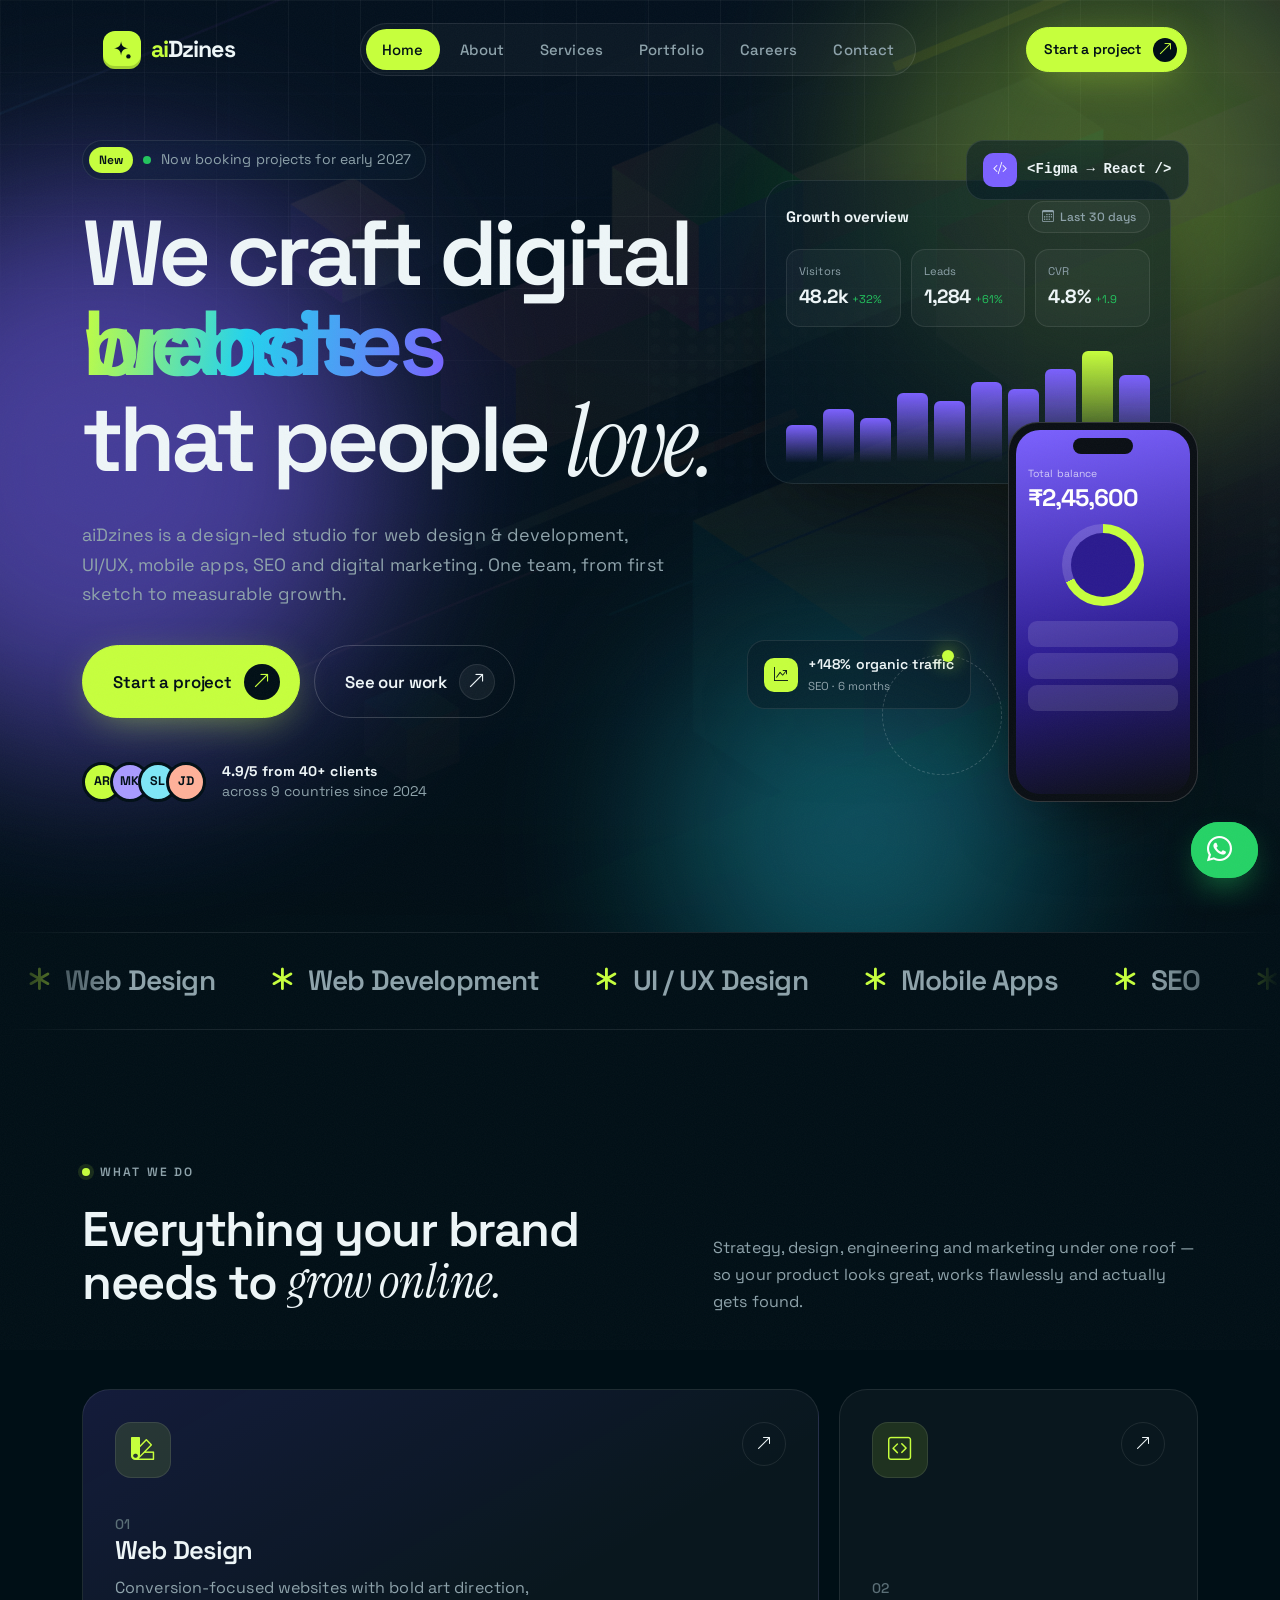
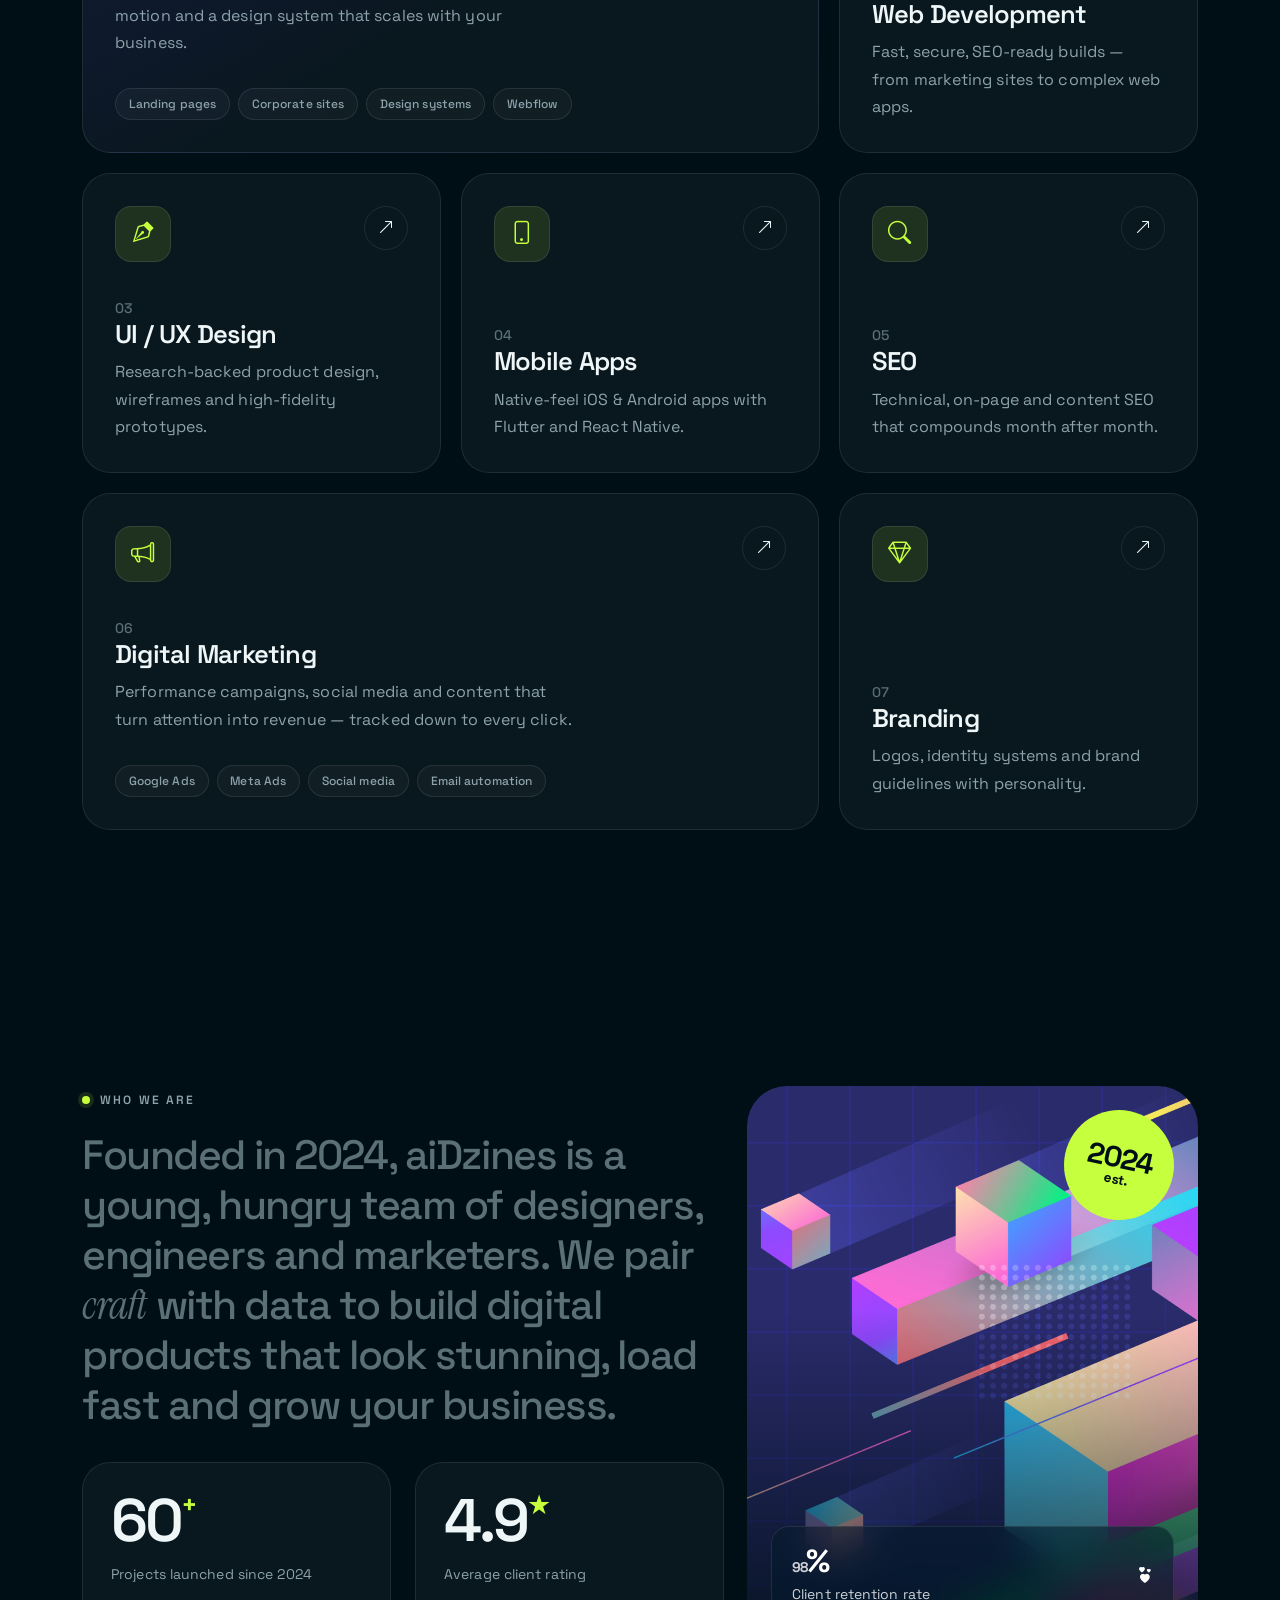
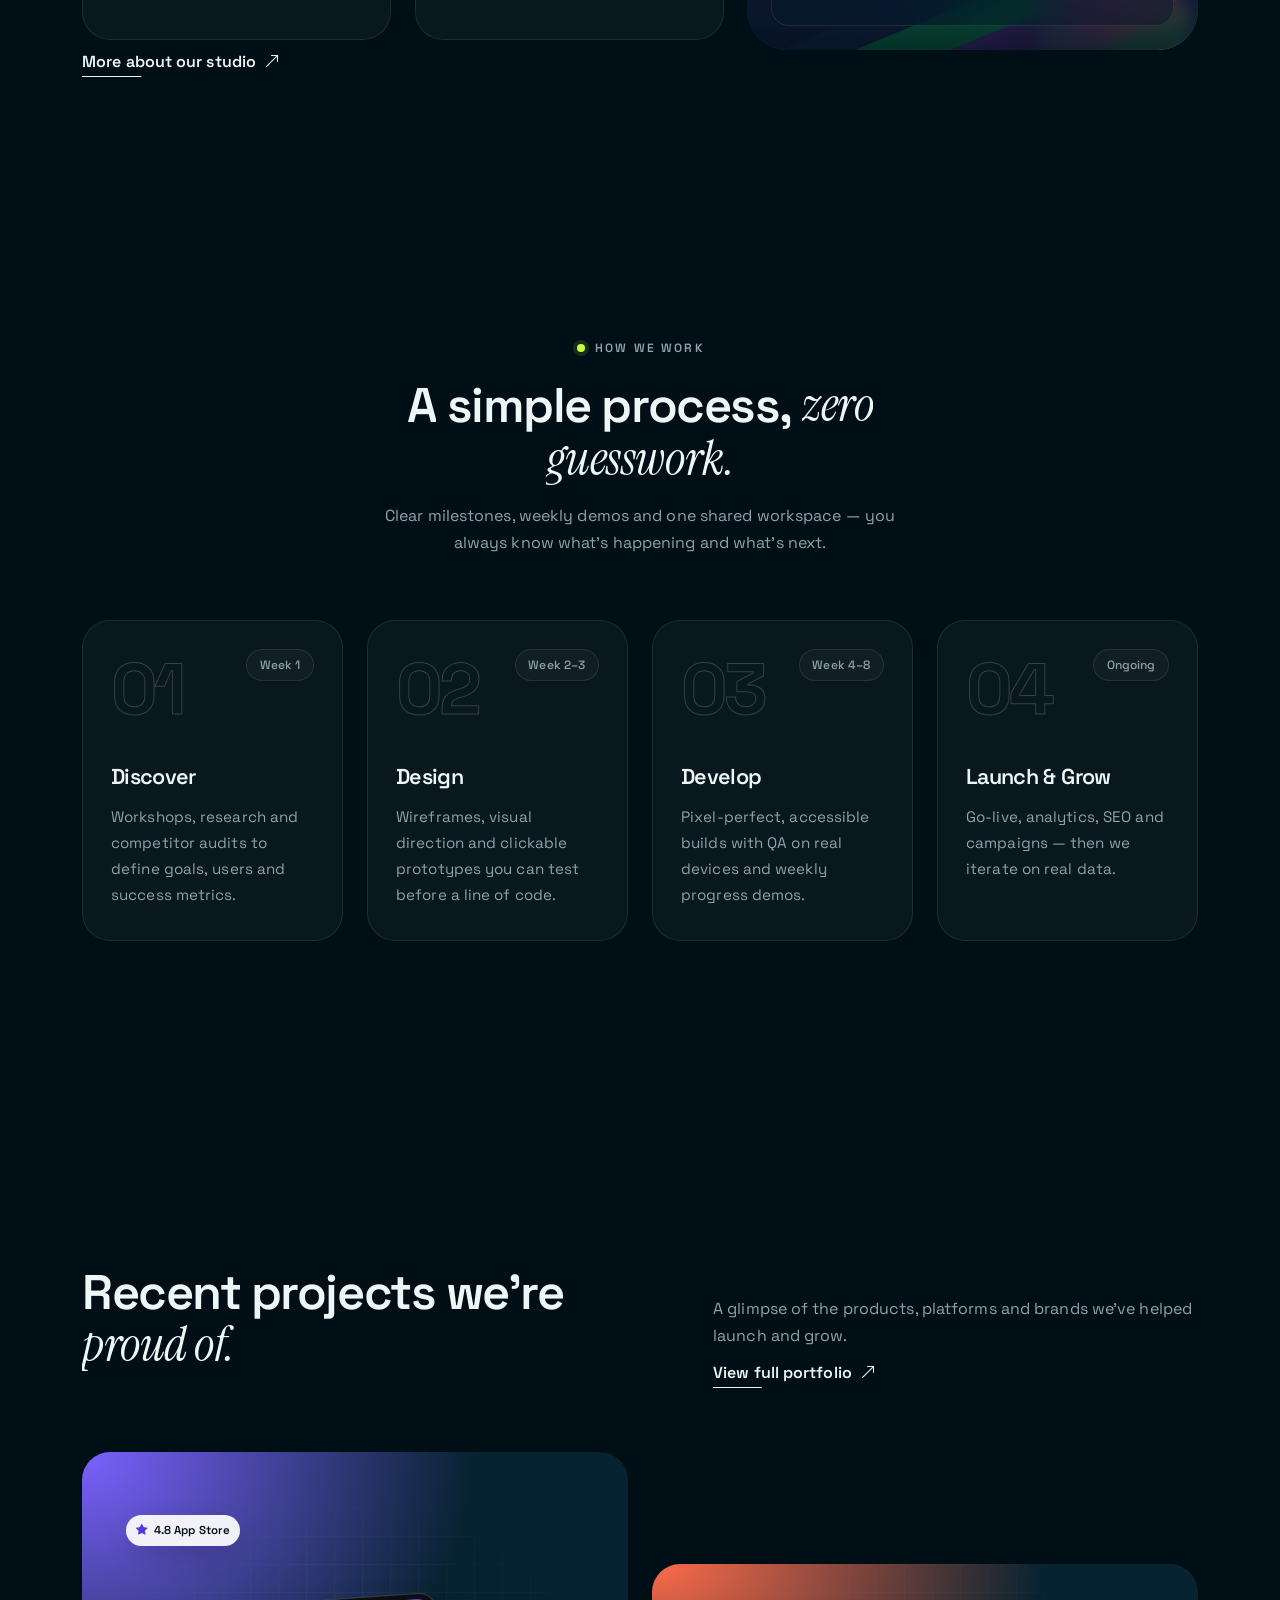
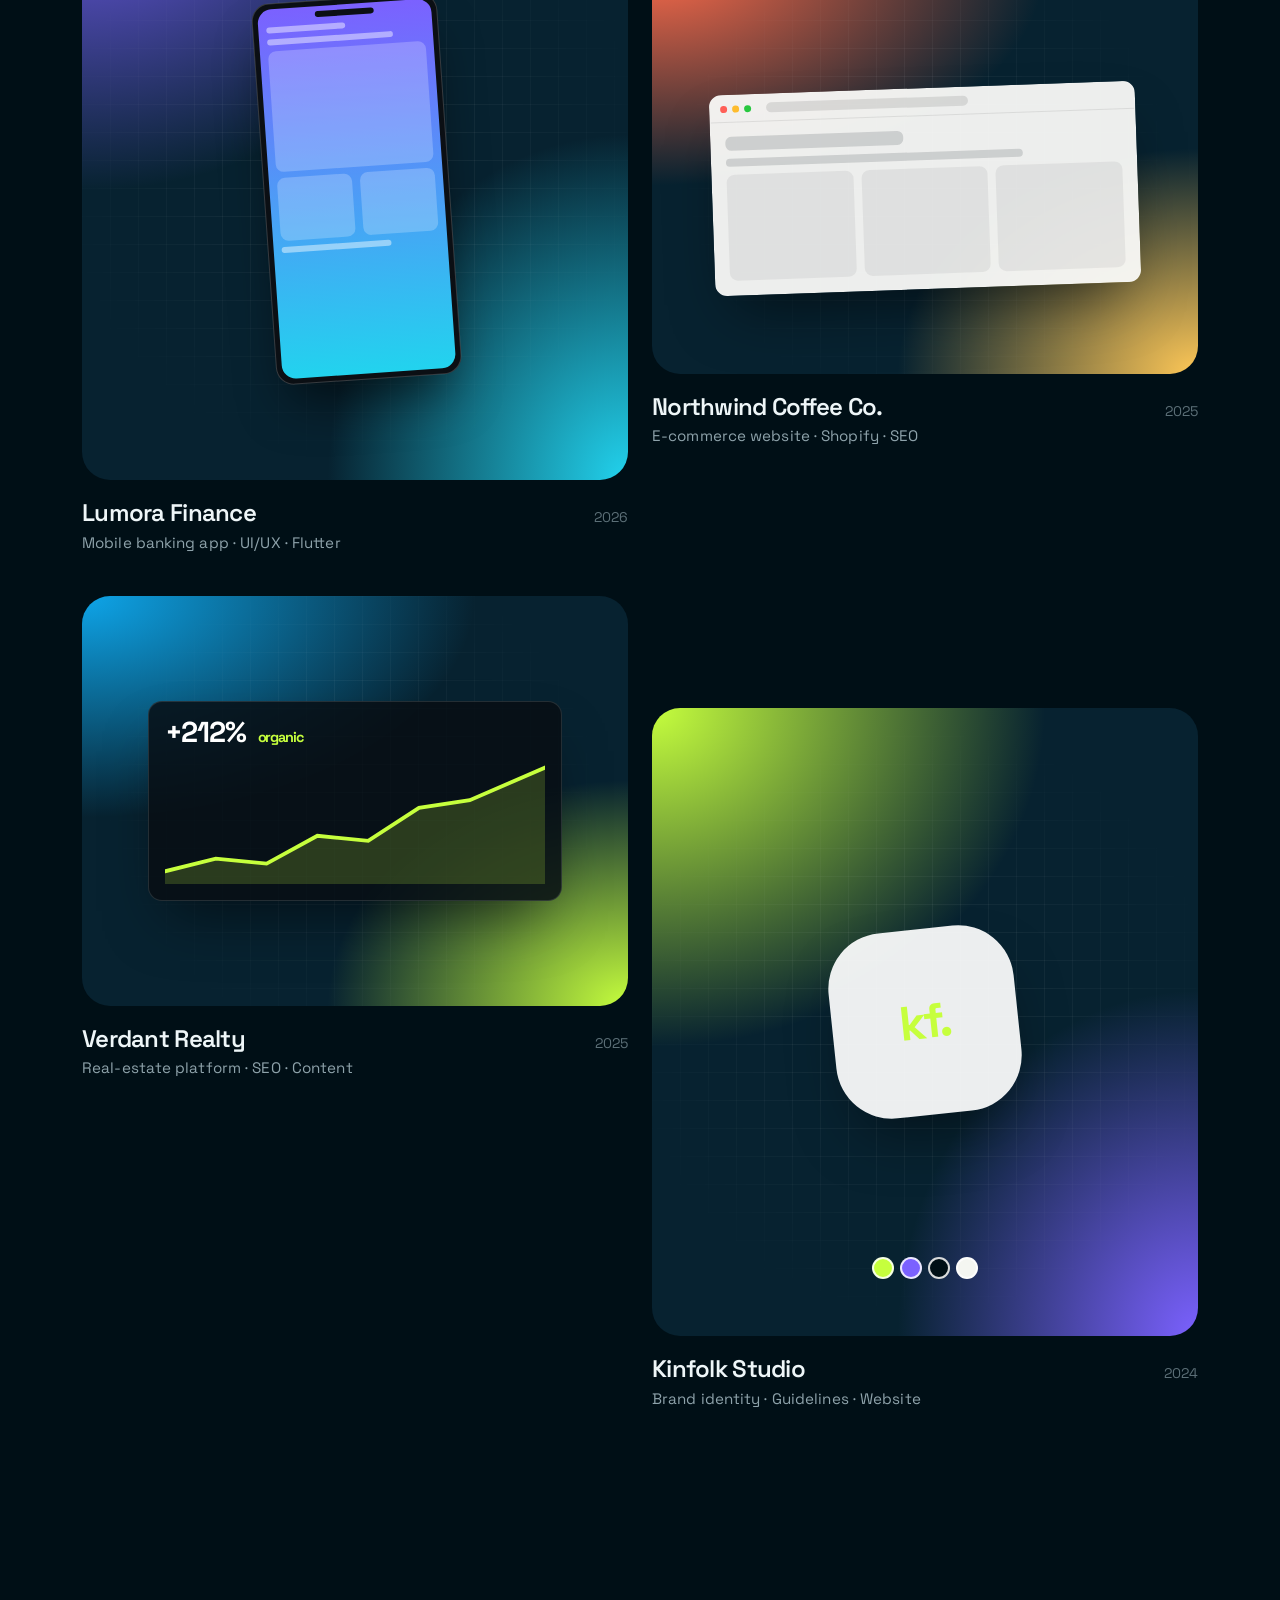
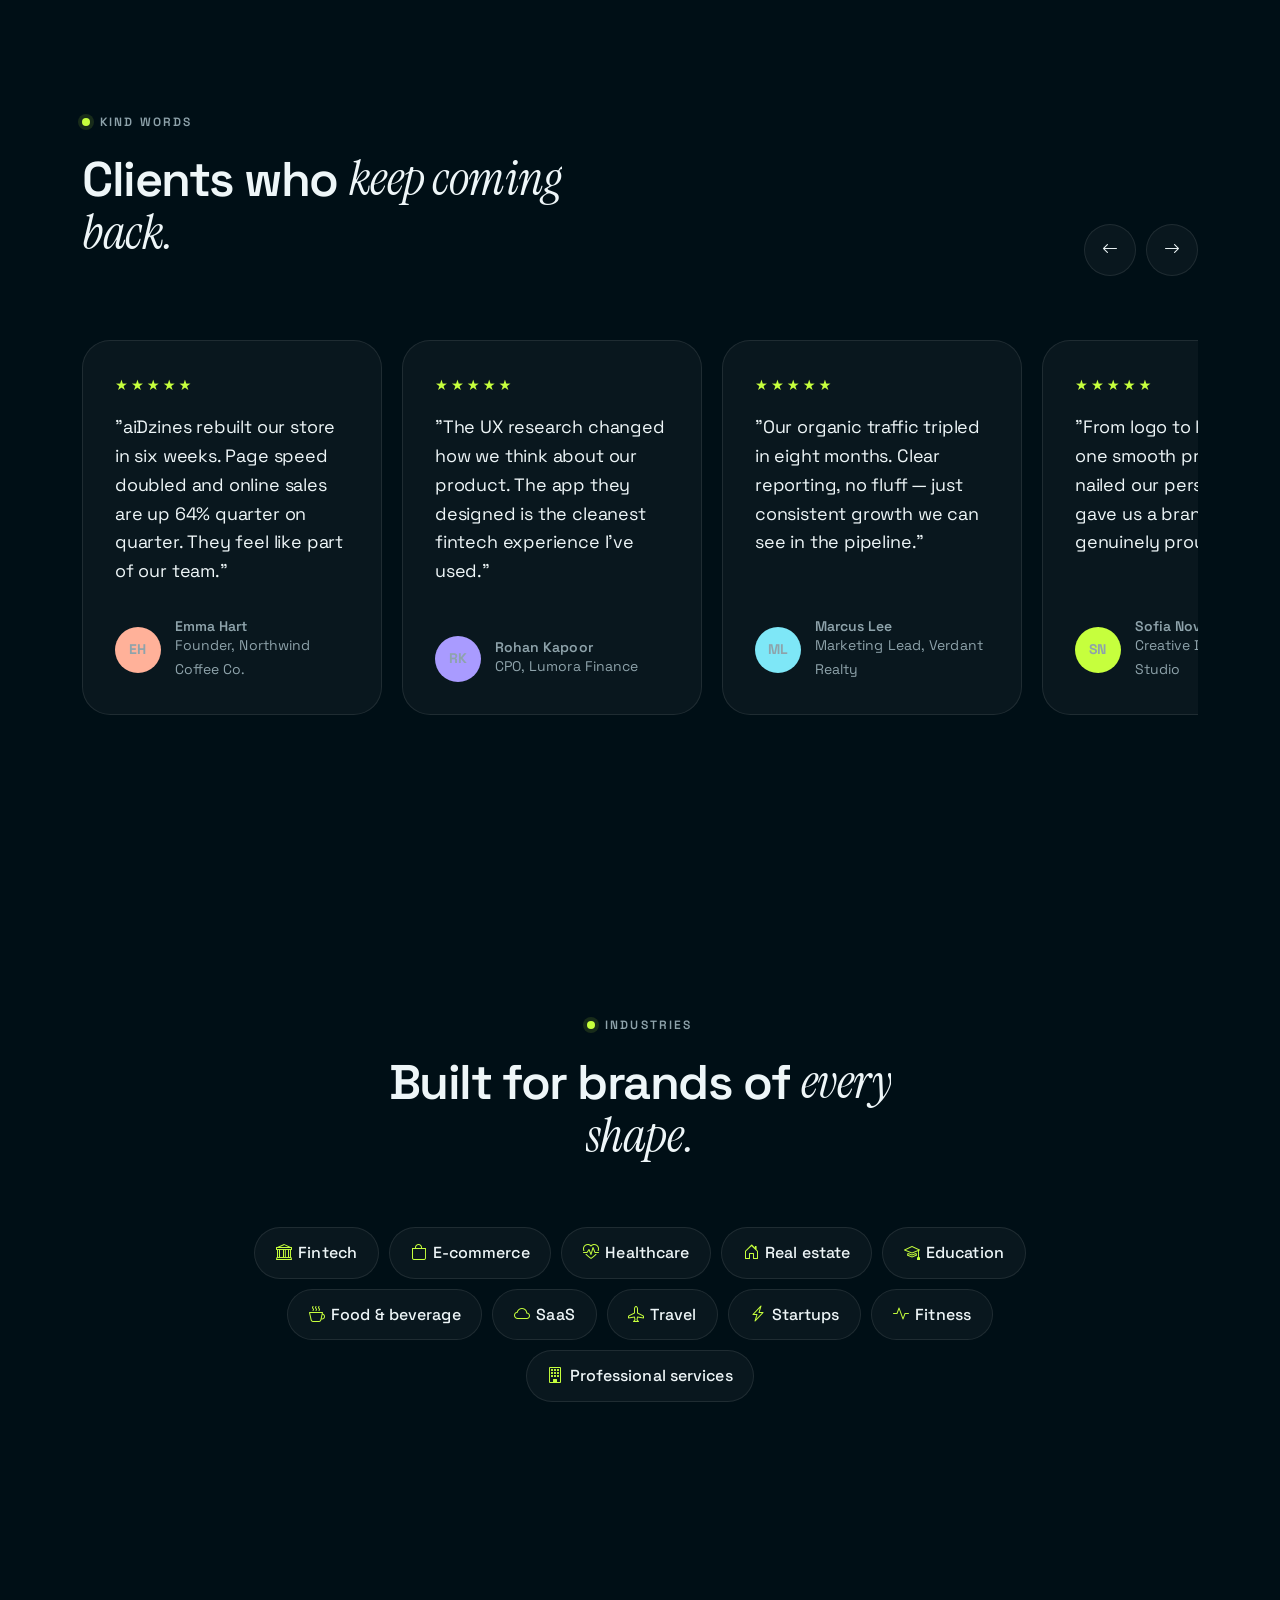
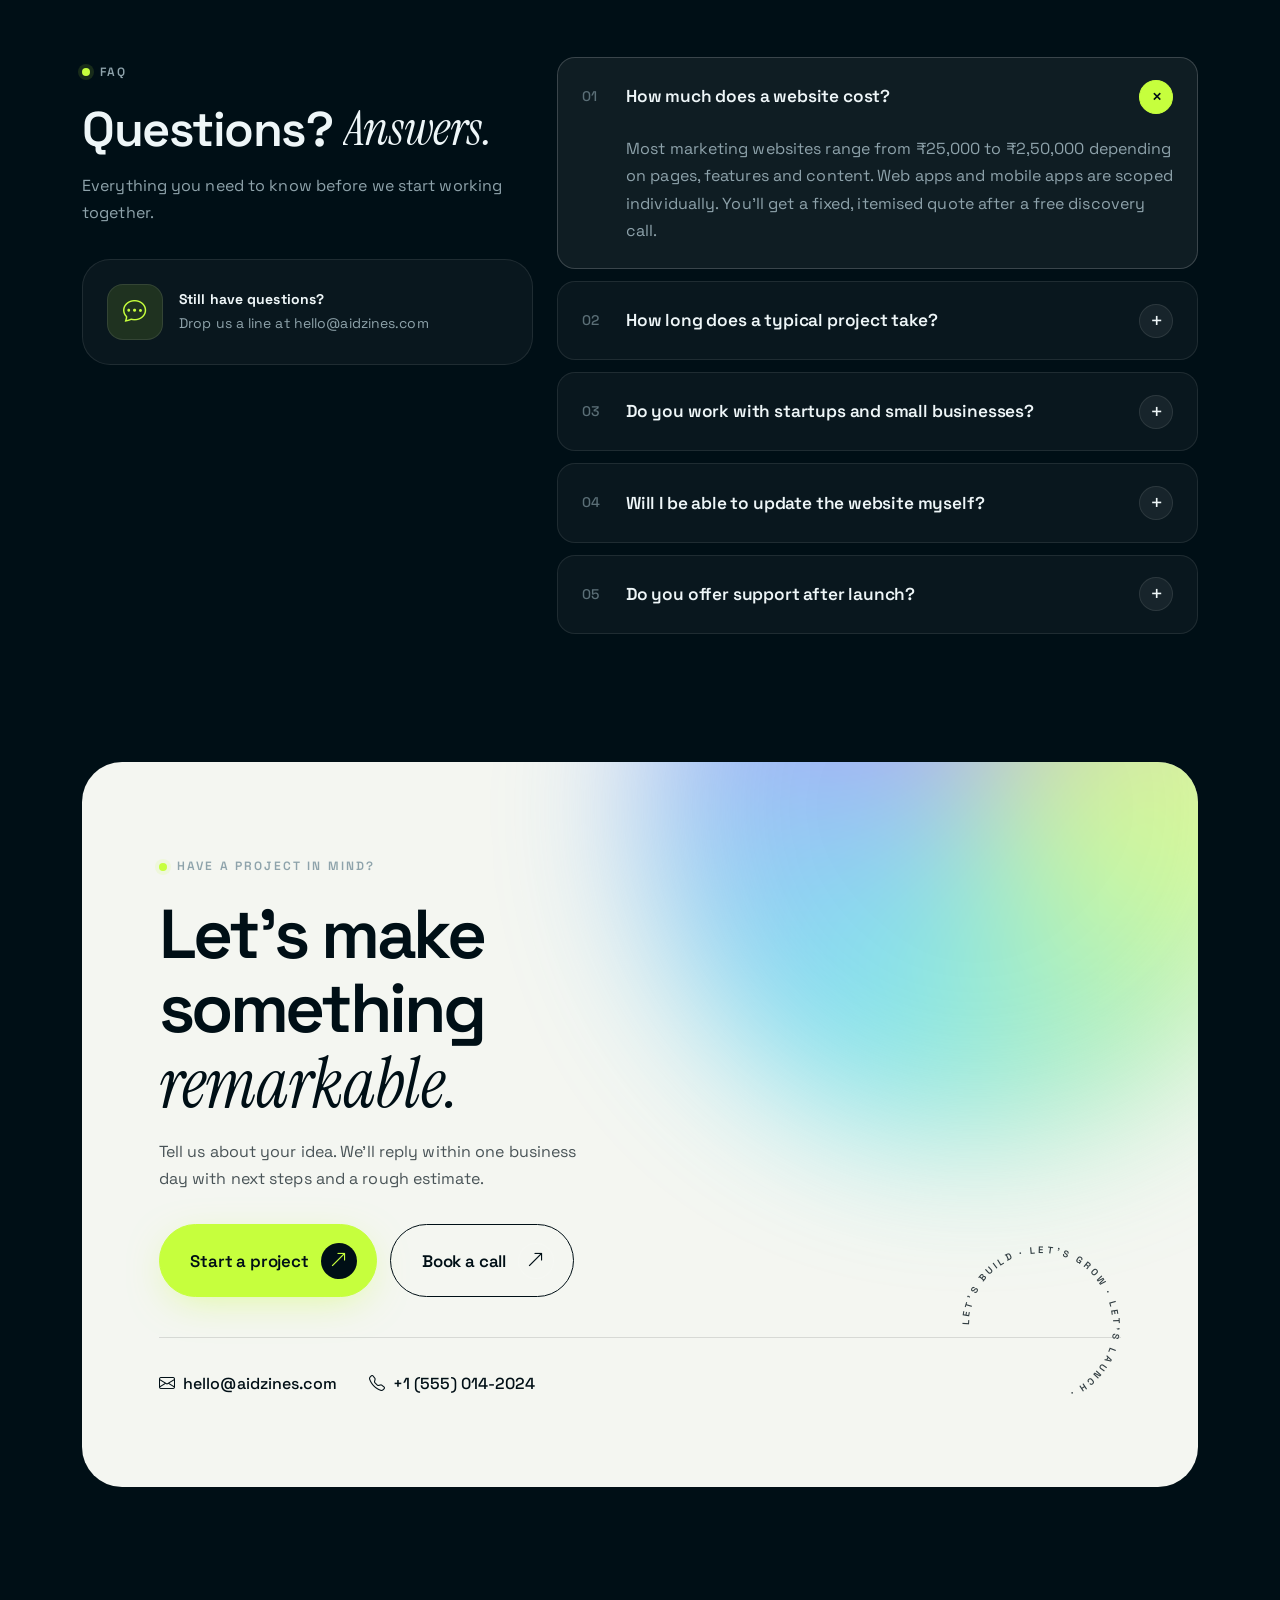
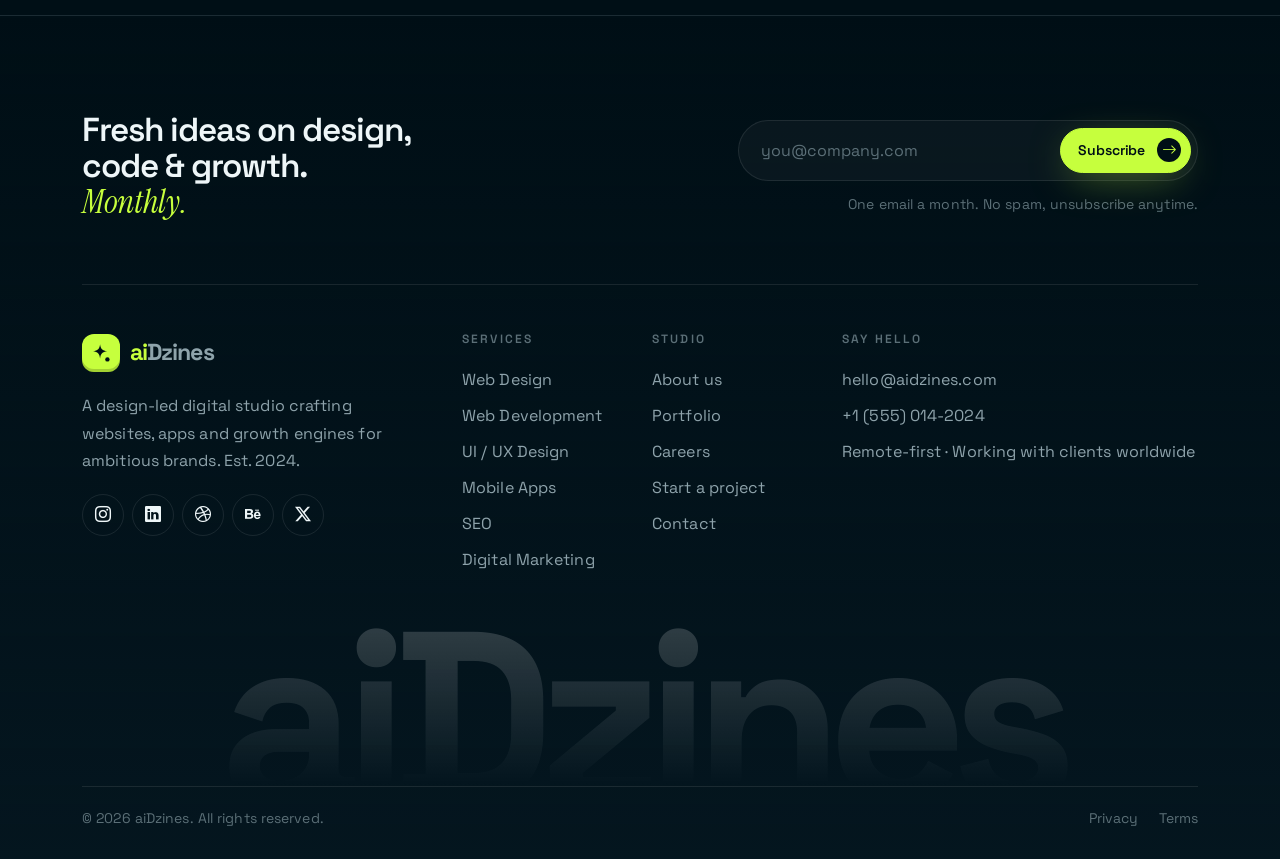
==== index.html @ 219367fc "Initial commit: aiDzines website Co-Authored-By: Claude Opus 5.5 <noreply@anthropic.com>" ====
<!DOCTYPE html>
<html lang="en">

<head>
  <meta charset="utf-8" />
  <meta name="viewport" content="width=device-width, initial-scale=1" />
  <title>aiDzines — Web Design, Development & Digital Growth Studio</title>
  <meta name="description" content="aiDzines is a design-led digital studio offering web design, development, UI/UX, mobile apps, SEO and digital marketing. Established 2024." />
  <meta name="theme-color" content="#000f16" />
  <meta property="og:title" content="aiDzines — Web Design, Development & Digital Growth Studio" />
  <meta property="og:description" content="aiDzines is a design-led digital studio offering web design, development, UI/UX, mobile apps, SEO and digital marketing. Established 2024." />
  <meta property="og:type" content="website" />
  <link rel="icon" href="data:image/svg+xml,%3Csvg%20xmlns%3D%22http%3A%2F%2Fwww.w3.org%2F2000%2Fsvg%22%20viewBox%3D%220%200%2032%2032%22%3E%3Crect%20width%3D%2232%22%20height%3D%2232%22%20rx%3D%229%22%20fill%3D%22%23c6ff3d%22%2F%3E%3Cpath%20fill%3D%22%23000f16%22%20d%3D%22M14.5%205c.9%206.6%203.2%208.9%209.8%209.8-6.6.9-8.9%203.2-9.8%209.8-.9-6.6-3.2-8.9-9.8-9.8%206.6-.9%208.9-3.2%209.8-9.8z%22%2F%3E%3Ccircle%20cx%3D%2225%22%20cy%3D%2225%22%20r%3D%222.8%22%20fill%3D%22%23000f16%22%2F%3E%3C%2Fsvg%3E" />
  <script>
    document.documentElement.classList.add("hasJs");
  </script>
  <link rel="preconnect" href="https://fonts.googleapis.com" />
  <link rel="preconnect" href="https://fonts.gstatic.com" crossorigin />
  <link href="https://fonts.googleapis.com/css2?family=Instrument+Serif:ital@0;1&family=Space+Grotesk:wght@300..700&display=swap" rel="stylesheet" />
  <link href="https://cdn.jsdelivr.net/npm/bootstrap@5.3.3/dist/css/bootstrap.min.css" rel="stylesheet"
    integrity="sha384-QWTKZyjpPEjISv5WaRU9OFeRpok6YctnYmDr5pNlyT2bRjXh0JMhjY6hW+ALEwIH" crossorigin="anonymous" />
  <link href="https://cdn.jsdelivr.net/npm/bootstrap-icons@1.11.3/font/bootstrap-icons.min.css" rel="stylesheet" />
  <link rel="stylesheet" href="assets/styles/styles.css" />
</head>

<body>
  <a class="skipLink" href="#main">Skip to content</a>
  <div class="scrollProgress" aria-hidden="true"></div>
  <div class="pageBackdrop" aria-hidden="true"></div>
  <div class="noiseLayer" aria-hidden="true"></div>
  <div class="cursorGlow" aria-hidden="true"></div>

  <header class="siteHeader">
    <nav class="navbar navbar-expand-lg mainNav" aria-label="Main navigation">
      <div class="container">
        <div class="navShell">
          <a class="navbar-brand brandLogo" href="index.html" aria-label="aiDzines home">
            <span class="brandMark"><svg viewBox="0 0 24 24" aria-hidden="true"><path fill="currentColor" d="M11 2.5c.7 5.2 2.5 7 7.7 7.7-5.2.7-7 2.5-7.7 7.7-.7-5.2-2.5-7-7.7-7.7 5.2-.7 7-2.5 7.7-7.7z"/><circle cx="19" cy="19" r="2.4" fill="currentColor"/></svg></span>
            <span class="brandWord"><b>ai</b>Dzines</span>
          </a>
          <div class="navMobileTools">
            <button class="navbar-toggler" type="button" data-bs-toggle="collapse" data-bs-target="#mainNavMenu"
              aria-controls="mainNavMenu" aria-expanded="false" aria-label="Toggle navigation">
              <span class="togglerLine"></span><span class="togglerLine"></span><span class="togglerLine"></span>
            </button>
          </div>
          <div class="collapse navbar-collapse" id="mainNavMenu">
            <ul class="navbar-nav">
              <li class="nav-item"><a class="nav-link active" aria-current="page" href="index.html">Home</a></li>
              <li class="nav-item"><a class="nav-link" href="about.html">About</a></li>
              <li class="nav-item"><a class="nav-link" href="services.html">Services</a></li>
              <li class="nav-item"><a class="nav-link" href="portfolio.html">Portfolio</a></li>
              <li class="nav-item"><a class="nav-link" href="careers.html">Careers</a></li>
              <li class="nav-item"><a class="nav-link" href="contact.html">Contact</a></li>
            </ul>
            <div class="navActions">
              <a href="enquiry.html" class="btn btnPrimary btnSmall"><span class="btnLabel" data-text="Start a project"><span>Start a project</span></span><span class="btnIcon"><i class="bi bi-arrow-up-right"></i></span></a>
            </div>
          </div>
        </div>
      </div>
    </nav>
  </header>

  <main id="main">
    <!-- ================= HERO ================= -->
    <section class="heroSection">
      <div class="blobField" aria-hidden="true">
        <span class="blob blobLime"></span>
        <span class="blob blobViolet"></span>
        <span class="blob blobCyan"></span>
      </div>
      <div class="container">
        <div class="row">
          <div class="col-lg-7">
            <div class="heroBadge" data-reveal="down">
              <span class="badgeTag">New</span>
              <span class="liveDot"></span>
              Now booking projects for early 2027
            </div>
            <h1 class="heroTitle" data-split>
              We craft digital
              <span class="wordRotator">
                <span class="rotatorWord isActive">websites</span>
                <span class="rotatorWord">apps</span>
                <span class="rotatorWord">brands</span>
                <span class="rotatorWord">growth</span>
              </span>
              <br />that people <span class="serifItalic">love.</span>
            </h1>
            <p class="leadText heroLead" data-reveal="up" data-delay="3">
              aiDzines is a design-led studio for web design &amp; development, UI/UX, mobile apps, SEO and
              digital marketing. One team, from first sketch to measurable growth.
            </p>
            <div class="btnGroupInline" data-reveal="up" data-delay="4">
              <span data-magnetic><a href="enquiry.html" class="btn btnPrimary btnLarge"><span class="btnLabel" data-text="Start a project"><span>Start a project</span></span><span class="btnIcon"><i class="bi bi-arrow-up-right"></i></span></a></span>
              <a href="portfolio.html" class="btn btnGhost btnLarge"><span class="btnLabel" data-text="See our work"><span>See our work</span></span><span class="btnIcon"><i class="bi bi-arrow-up-right"></i></span></a>
            </div>
            <div class="heroProof" data-reveal="up" data-delay="5">
              <div class="avatarStack" aria-hidden="true">
                <span class="avatarBubble" style="--avatarBg:#c6ff3d">AR</span>
                <span class="avatarBubble" style="--avatarBg:#a99bff">MK</span>
                <span class="avatarBubble" style="--avatarBg:#7ee7f7">SL</span>
                <span class="avatarBubble" style="--avatarBg:#ffb199">JD</span>
              </div>
              <p><strong>4.9/5 from 40+ clients</strong><br />across 9 countries since 2024</p>
            </div>
          </div>

          <div class="col-lg-5">
            <div class="heroVisual" data-reveal="scale" data-delay="3" aria-hidden="true">
              <div class="heroLayer heroDashboard" data-depth="0.4">
                <div class="heroCard">
                  <div class="dashHead">
                    <strong>Growth overview</strong>
                    <span class="tagPill"><i class="bi bi-calendar3"></i> Last 30 days</span>
                  </div>
                  <div class="dashKpis">
                    <div><span>Visitors</span><b>48.2k</b><em>+32%</em></div>
                    <div><span>Leads</span><b>1,284</b><em>+61%</em></div>
                    <div><span>CVR</span><b>4.8%</b><em>+1.9</em></div>
                  </div>
                  <div class="dashChart">
                    <i style="--h:34%;--i:0"></i><i style="--h:48%;--i:1"></i><i style="--h:40%;--i:2"></i>
                    <i style="--h:62%;--i:3"></i><i style="--h:55%;--i:4"></i><i style="--h:72%;--i:5"></i>
                    <i style="--h:66%;--i:6"></i><i style="--h:84%;--i:7"></i><i class="isPeak" style="--h:100%;--i:8"></i>
                    <i style="--h:78%;--i:9"></i>
                  </div>
                </div>
              </div>
              <div class="heroLayer heroPhone" data-depth="1">
                <div class="phoneScreen">
                  <small>Total balance</small>
                  <div class="phoneBalance">₹2,45,600</div>
                  <div class="phoneRing"></div>
                  <div class="phoneRow"></div>
                  <div class="phoneRow"></div>
                  <div class="phoneRow"></div>
                </div>
              </div>
              <div class="heroLayer heroChipGrowth" data-depth="1.4">
                <div class="floatInner heroCard heroChip">
                  <span class="chipIcon"><i class="bi bi-graph-up-arrow"></i></span>
                  <span>+148% organic traffic<small>SEO · 6 months</small></span>
                </div>
              </div>
              <div class="heroLayer heroChipCode" data-depth="0.8">
                <div class="floatInner heroCard heroChip">
                  <span class="chipIcon"><i class="bi bi-code-slash"></i></span>
                  <span>&lt;Figma → React /&gt;</span>
                </div>
              </div>
              <div class="heroLayer heroOrbit" data-depth="0.6"></div>
            </div>
          </div>
        </div>
        <div class="heroScrollHint" data-reveal="fade" data-delay="6">
          <span class="mouseIcon"></span> Scroll to explore
        </div>
      </div>
    </section>

    <!-- ================= MARQUEE ================= -->
    <div class="marqueeBand" aria-label="Our capabilities">
      <div class="marqueeTrack" style="--marqueeSpeed:45s">
        <span class="marqueeItem"><i class="bi bi-asterisk"></i>Web Design</span>
        <span class="marqueeItem"><i class="bi bi-asterisk"></i>Web Development</span>
        <span class="marqueeItem"><i class="bi bi-asterisk"></i>UI / UX Design</span>
        <span class="marqueeItem"><i class="bi bi-asterisk"></i>Mobile Apps</span>
        <span class="marqueeItem"><i class="bi bi-asterisk"></i>SEO</span>
        <span class="marqueeItem"><i class="bi bi-asterisk"></i>Digital Marketing</span>
        <span class="marqueeItem"><i class="bi bi-asterisk"></i>Branding</span>
        <span class="marqueeItem"><i class="bi bi-asterisk"></i>E-commerce</span>
        <span class="marqueeItem" aria-hidden="true"><i class="bi bi-asterisk"></i>Web Design</span>
        <span class="marqueeItem" aria-hidden="true"><i class="bi bi-asterisk"></i>Web Development</span>
        <span class="marqueeItem" aria-hidden="true"><i class="bi bi-asterisk"></i>UI / UX Design</span>
        <span class="marqueeItem" aria-hidden="true"><i class="bi bi-asterisk"></i>Mobile Apps</span>
        <span class="marqueeItem" aria-hidden="true"><i class="bi bi-asterisk"></i>SEO</span>
        <span class="marqueeItem" aria-hidden="true"><i class="bi bi-asterisk"></i>Digital Marketing</span>
        <span class="marqueeItem" aria-hidden="true"><i class="bi bi-asterisk"></i>Branding</span>
        <span class="marqueeItem" aria-hidden="true"><i class="bi bi-asterisk"></i>E-commerce</span>
      </div>
    </div>

    <!-- ================= SERVICES ================= -->
    <section class="servicesPreview" id="services">
      <div class="container">
        <div class="sectionHead isSplit">
          <div>
            <span class="eyebrow" data-reveal="up">What we do</span>
            <h2 data-split>Everything your brand needs to <span class="serifItalic">grow online.</span></h2>
          </div>
          <p data-reveal="up" data-delay="2">Strategy, design, engineering and marketing under one roof — so your
            product looks great, works flawlessly and actually gets found.</p>
        </div>

        <div class="bentoGrid">
          <a href="services.html#webDesign" class="bentoCard isWide isFeatured" data-reveal="up" data-spotlight>
            <div class="bentoTop">
              <span class="iconTile"><i class="bi bi-palette2"></i></span>
              <span class="bentoArrow"><i class="bi bi-arrow-up-right"></i></span>
            </div>
            <div>
              <span class="bentoIndex">01</span>
              <h3>Web Design</h3>
              <p>Conversion-focused websites with bold art direction, motion and a design system that scales with your
                business.</p>
            </div>
            <div class="bentoPreview">
              <span class="tagPill">Landing pages</span><span class="tagPill">Corporate sites</span>
              <span class="tagPill">Design systems</span><span class="tagPill">Webflow</span>
            </div>
          </a>
          <a href="services.html#webDevelopment" class="bentoCard" data-reveal="up" data-delay="1" data-spotlight>
            <div class="bentoTop">
              <span class="iconTile"><i class="bi bi-code-square"></i></span>
              <span class="bentoArrow"><i class="bi bi-arrow-up-right"></i></span>
            </div>
            <div>
              <span class="bentoIndex">02</span>
              <h3>Web Development</h3>
              <p>Fast, secure, SEO-ready builds — from marketing sites to complex web apps.</p>
            </div>
          </a>
          <a href="services.html#uiUx" class="bentoCard" data-reveal="up" data-spotlight>
            <div class="bentoTop">
              <span class="iconTile"><i class="bi bi-vector-pen"></i></span>
              <span class="bentoArrow"><i class="bi bi-arrow-up-right"></i></span>
            </div>
            <div>
              <span class="bentoIndex">03</span>
              <h3>UI / UX Design</h3>
              <p>Research-backed product design, wireframes and high-fidelity prototypes.</p>
            </div>
          </a>
          <a href="services.html#mobileApps" class="bentoCard" data-reveal="up" data-delay="1" data-spotlight>
            <div class="bentoTop">
              <span class="iconTile"><i class="bi bi-phone"></i></span>
              <span class="bentoArrow"><i class="bi bi-arrow-up-right"></i></span>
            </div>
            <div>
              <span class="bentoIndex">04</span>
              <h3>Mobile Apps</h3>
              <p>Native-feel iOS &amp; Android apps with Flutter and React Native.</p>
            </div>
          </a>
          <a href="services.html#seo" class="bentoCard" data-reveal="up" data-delay="2" data-spotlight>
            <div class="bentoTop">
              <span class="iconTile"><i class="bi bi-search"></i></span>
              <span class="bentoArrow"><i class="bi bi-arrow-up-right"></i></span>
            </div>
            <div>
              <span class="bentoIndex">05</span>
              <h3>SEO</h3>
              <p>Technical, on-page and content SEO that compounds month after month.</p>
            </div>
          </a>
          <a href="services.html#digitalMarketing" class="bentoCard isWide" data-reveal="up" data-spotlight>
            <div class="bentoTop">
              <span class="iconTile"><i class="bi bi-megaphone"></i></span>
              <span class="bentoArrow"><i class="bi bi-arrow-up-right"></i></span>
            </div>
            <div>
              <span class="bentoIndex">06</span>
              <h3>Digital Marketing</h3>
              <p>Performance campaigns, social media and content that turn attention into revenue — tracked down to
                every click.</p>
            </div>
            <div class="bentoPreview">
              <span class="tagPill">Google Ads</span><span class="tagPill">Meta Ads</span>
              <span class="tagPill">Social media</span><span class="tagPill">Email automation</span>
            </div>
          </a>
          <a href="services.html#branding" class="bentoCard" data-reveal="up" data-delay="1" data-spotlight>
            <div class="bentoTop">
              <span class="iconTile"><i class="bi bi-gem"></i></span>
              <span class="bentoArrow"><i class="bi bi-arrow-up-right"></i></span>
            </div>
            <div>
              <span class="bentoIndex">07</span>
              <h3>Branding</h3>
              <p>Logos, identity systems and brand guidelines with personality.</p>
            </div>
          </a>
        </div>
      </div>
    </section>

    <!-- ================= ABOUT ================= -->
    <section class="aboutSplit">
      <div class="container">
        <div class="row">
          <div class="col-lg-7">
            <span class="eyebrow" data-reveal="up">Who we are</span>
            <p class="aboutStatement">
              Founded in 2024, aiDzines is a young, hungry team of designers, engineers and marketers. We pair
              <span class="serifItalic">craft</span> with data to build digital products that look stunning, load
              fast and grow your business.
            </p>
            <div class="row">
              <div class="col-6 col-md-6" data-reveal="up">
                <div class="statCard">
                  <div class="statValue"><span data-count="60">60</span><sup>+</sup></div>
                  <p>Projects launched since 2024</p>
                </div>
              </div>
              <div class="col-6 col-md-6" data-reveal="up" data-delay="1">
                <div class="statCard">
                  <div class="statValue"><span data-count="4.9">4.9</span><sup>★</sup></div>
                  <p>Average client rating</p>
                </div>
              </div>
            </div>
            <div class="aboutLinkRow" data-reveal="up" data-delay="2">
              <a href="about.html" class="arrowLink">More about our studio <i class="bi bi-arrow-up-right"></i></a>
            </div>
          </div>
          <div class="col-lg-5">
            <div class="aboutVisual" data-reveal="right" data-tilt>
              <div class="aboutSticker"><b>2024</b>est.</div>
              <div class="aboutBadge">
                <div><strong><span data-count="98">98</span>%</strong><br /><span>Client retention rate</span></div>
                <i class="bi bi-hearts" aria-hidden="true"></i>
              </div>
            </div>
          </div>
        </div>
      </div>
    </section>

    <!-- ================= PROCESS ================= -->
    <section class="processSection">
      <div class="container">
        <div class="sectionHead isCentered">
          <span class="eyebrow" data-reveal="up">How we work</span>
          <h2 data-split>A simple process, <span class="serifItalic">zero guesswork.</span></h2>
          <p data-reveal="up" data-delay="2">Clear milestones, weekly demos and one shared workspace — you always know
            what's happening and what's next.</p>
        </div>
        <div class="row processGrid">
          <div class="col-md-6 col-lg-3 processCol" data-reveal="up">
            <div class="processStep">
              <span class="tagPill stepDuration">Week 1</span>
              <div class="stepNumber">01</div>
              <h4>Discover</h4>
              <p>Workshops, research and competitor audits to define goals, users and success metrics.</p>
            </div>
          </div>
          <div class="col-md-6 col-lg-3 processCol" data-reveal="up" data-delay="1">
            <div class="processStep">
              <span class="tagPill stepDuration">Week 2–3</span>
              <div class="stepNumber">02</div>
              <h4>Design</h4>
              <p>Wireframes, visual direction and clickable prototypes you can test before a line of code.</p>
            </div>
          </div>
          <div class="col-md-6 col-lg-3 processCol" data-reveal="up" data-delay="2">
            <div class="processStep">
              <span class="tagPill stepDuration">Week 4–8</span>
              <div class="stepNumber">03</div>
              <h4>Develop</h4>
              <p>Pixel-perfect, accessible builds with QA on real devices and weekly progress demos.</p>
            </div>
          </div>
          <div class="col-md-6 col-lg-3 processCol" data-reveal="up" data-delay="3">
            <div class="processStep">
              <span class="tagPill stepDuration">Ongoing</span>
              <div class="stepNumber">04</div>
              <h4>Launch &amp; Grow</h4>
              <p>Go-live, analytics, SEO and campaigns — then we iterate on real data.</p>
            </div>
          </div>
        </div>
      </div>
    </section>

    <!-- ================= WORK ================= -->
    <section class="workSection">
      <div class="container">
        <div class="sectionHead isSplit">
          <div>
            <span class="eyebrow" data-reveal="up">Selected work</span>
            <h2 data-split>Recent projects we're <span class="serifItalic">proud of.</span></h2>
          </div>
          <div data-reveal="up" data-delay="2">
            <p>A glimpse of the products, platforms and brands we've helped launch and grow.</p>
            <a href="portfolio.html" class="arrowLink">View full portfolio <i class="bi bi-arrow-up-right"></i></a>
          </div>
        </div>

        <div class="row">
          <div class="col-md-6">
            <a href="portfolio.html" class="workCard" data-reveal="up">
              <div class="projectVisual isTall" style="--c1:#7b61ff;--c2:#22d3ee">
                <span class="mockBadge"><i class="bi bi-star-fill"></i> 4.8 App Store</span>
                <div class="mockPhone isSolo">
                  <div class="mockScreen">
                    <span class="mockLine" style="--w:50%"></span>
                    <span class="mockLine isThick" style="--w:80%"></span>
                    <span class="mockBlock" style="--ratio:1.3"></span>
                    <div class="mockRow" style="--cols:2"><span class="mockBlock"></span><span class="mockBlock"></span></div>
                    <span class="mockLine" style="--w:70%"></span>
                  </div>
                </div>
                <span class="workHoverCta">View case</span>
              </div>
              <div class="workMeta">
                <div>
                  <h3>Lumora Finance</h3>
                  <p>Mobile banking app · UI/UX · Flutter</p>
                </div>
                <span class="workYear">2026</span>
              </div>
            </a>
          </div>
          <div class="col-md-6">
            <a href="portfolio.html" class="workCard isOffset" data-reveal="up" data-delay="2">
              <div class="projectVisual" style="--c1:#ff6b4a;--c2:#ffc857">
                <div class="mockBrowser isLight">
                  <div class="mockBar"><i></i><i></i><i></i><span class="mockUrl"></span></div>
                  <div class="mockBody">
                    <span class="mockLine isAccent" style="--w:45%"></span>
                    <span class="mockLine" style="--w:75%"></span>
                    <div class="mockRow"><span class="mockBlock isFilled"></span><span class="mockBlock"></span><span class="mockBlock"></span></div>
                  </div>
                </div>
                <span class="workHoverCta">View case</span>
              </div>
              <div class="workMeta">
                <div>
                  <h3>Northwind Coffee Co.</h3>
                  <p>E-commerce website · Shopify · SEO</p>
                </div>
                <span class="workYear">2025</span>
              </div>
            </a>
          </div>
          <div class="col-md-6">
            <a href="portfolio.html" class="workCard" data-reveal="up">
              <div class="projectVisual" style="--c1:#0ea5e9;--c2:#c6ff3d">
                <div class="mockGraph">
                  <div class="mockKpi">+212% <small>organic</small></div>
                  <svg viewBox="0 0 300 100" aria-hidden="true">
                    <path class="graphArea" d="M0 90 L40 80 L80 84 L120 62 L160 66 L200 40 L240 34 L300 8 L300 100 L0 100Z" />
                    <path class="graphLine" d="M0 90 L40 80 L80 84 L120 62 L160 66 L200 40 L240 34 L300 8" />
                  </svg>
                </div>
                <span class="workHoverCta">View case</span>
              </div>
              <div class="workMeta">
                <div>
                  <h3>Verdant Realty</h3>
                  <p>Real-estate platform · SEO · Content</p>
                </div>
                <span class="workYear">2025</span>
              </div>
            </a>
          </div>
          <div class="col-md-6">
            <a href="portfolio.html" class="workCard isOffset" data-reveal="up" data-delay="2">
              <div class="projectVisual isTall" style="--c1:#c6ff3d;--c2:#7b61ff">
                <div class="mockBrandMark">kf.</div>
                <div class="mockSwatches"><i style="--sw:#c6ff3d"></i><i style="--sw:#7b61ff"></i><i style="--sw:#000f16"></i><i style="--sw:#f4f6f1"></i></div>
                <span class="workHoverCta">View case</span>
              </div>
              <div class="workMeta">
                <div>
                  <h3>Kinfolk Studio</h3>
                  <p>Brand identity · Guidelines · Website</p>
                </div>
                <span class="workYear">2024</span>
              </div>
            </a>
          </div>
        </div>
      </div>
    </section>

    <!-- ================= TESTIMONIALS ================= -->
    <section class="testimonialSection" data-slider>
      <div class="container">
        <div class="sectionHead isSplit">
          <div>
            <span class="eyebrow" data-reveal="up">Kind words</span>
            <h2 data-split>Clients who <span class="serifItalic">keep coming back.</span></h2>
          </div>
          <div class="sliderControls" data-reveal="up" data-delay="2">
            <button type="button" data-slide="prev" aria-label="Previous testimonial"><i class="bi bi-arrow-left"></i></button>
            <button type="button" data-slide="next" aria-label="Next testimonial"><i class="bi bi-arrow-right"></i></button>
          </div>
        </div>
        <div class="testimonialTrack" data-reveal="up">
          <figure class="testimonialCard">
            <div>
              <div class="ratingStars" aria-label="5 out of 5 stars">★★★★★</div>
              <blockquote>"aiDzines rebuilt our store in six weeks. Page speed doubled and online sales are up 64% quarter
                on quarter. They feel like part of our team."</blockquote>
            </div>
            <figcaption class="personChip">
              <span class="avatarBubble" style="--avatarBg:#ffb199">EH</span>
              <span><strong>Emma Hart</strong><span>Founder, Northwind Coffee Co.</span></span>
            </figcaption>
          </figure>
          <figure class="testimonialCard">
            <div>
              <div class="ratingStars" aria-label="5 out of 5 stars">★★★★★</div>
              <blockquote>"The UX research changed how we think about our product. The app they designed is the
                cleanest fintech experience I've used."</blockquote>
            </div>
            <figcaption class="personChip">
              <span class="avatarBubble" style="--avatarBg:#a99bff">RK</span>
              <span><strong>Rohan Kapoor</strong><span>CPO, Lumora Finance</span></span>
            </figcaption>
          </figure>
          <figure class="testimonialCard">
            <div>
              <div class="ratingStars" aria-label="5 out of 5 stars">★★★★★</div>
              <blockquote>"Our organic traffic tripled in eight months. Clear reporting, no fluff — just consistent
                growth we can see in the pipeline."</blockquote>
            </div>
            <figcaption class="personChip">
              <span class="avatarBubble" style="--avatarBg:#7ee7f7">ML</span>
              <span><strong>Marcus Lee</strong><span>Marketing Lead, Verdant Realty</span></span>
            </figcaption>
          </figure>
          <figure class="testimonialCard">
            <div>
              <div class="ratingStars" aria-label="5 out of 5 stars">★★★★★</div>
              <blockquote>"From logo to launch in one smooth process. They nailed our personality and gave us a brand
                we're genuinely proud of."</blockquote>
            </div>
            <figcaption class="personChip">
              <span class="avatarBubble" style="--avatarBg:#c6ff3d">SN</span>
              <span><strong>Sofia Novak</strong><span>Creative Director, Kinfolk Studio</span></span>
            </figcaption>
          </figure>
          <figure class="testimonialCard">
            <div>
              <div class="ratingStars" aria-label="5 out of 5 stars">★★★★★</div>
              <blockquote>"Responsive, transparent and fast. Weekly demos meant zero surprises at launch — rare for an
                agency."</blockquote>
            </div>
            <figcaption class="personChip">
              <span class="avatarBubble" style="--avatarBg:#ffd36e">DA</span>
              <span><strong>Daniel Adeyemi</strong><span>CEO, Orbit Analytics</span></span>
            </figcaption>
          </figure>
        </div>
      </div>
    </section>

    <!-- ================= INDUSTRIES ================= -->
    <section class="industrySection">
      <div class="container">
        <div class="sectionHead isCentered">
          <span class="eyebrow" data-reveal="up">Industries</span>
          <h2 data-split>Built for brands of <span class="serifItalic">every shape.</span></h2>
        </div>
        <div class="industryCloud" data-reveal="up">
          <span class="tagPill"><i class="bi bi-bank"></i> Fintech</span>
          <span class="tagPill"><i class="bi bi-bag"></i> E-commerce</span>
          <span class="tagPill"><i class="bi bi-heart-pulse"></i> Healthcare</span>
          <span class="tagPill"><i class="bi bi-house-door"></i> Real estate</span>
          <span class="tagPill"><i class="bi bi-mortarboard"></i> Education</span>
          <span class="tagPill"><i class="bi bi-cup-hot"></i> Food &amp; beverage</span>
          <span class="tagPill"><i class="bi bi-cloud"></i> SaaS</span>
          <span class="tagPill"><i class="bi bi-airplane"></i> Travel</span>
          <span class="tagPill"><i class="bi bi-lightning-charge"></i> Startups</span>
          <span class="tagPill"><i class="bi bi-activity"></i> Fitness</span>
          <span class="tagPill"><i class="bi bi-building"></i> Professional services</span>
        </div>
      </div>
    </section>

    <!-- ================= FAQ ================= -->
    <section class="faqSection">
      <div class="container">
        <div class="row">
          <div class="col-lg-5">
            <div class="faqAside">
              <span class="eyebrow" data-reveal="up">FAQ</span>
              <h2 data-split>Questions? <span class="serifItalic">Answers.</span></h2>
              <p data-reveal="up" data-delay="2">Everything you need to know before we start working together.</p>
              <div class="faqHelp" data-reveal="up" data-delay="3">
                <span class="iconTile"><i class="bi bi-chat-dots"></i></span>
                <p><strong>Still have questions?</strong>Drop us a line at <a href="mailto:hello@aidzines.com">hello@aidzines.com</a></p>
              </div>
            </div>
          </div>
          <div class="col-lg-7">
            <div class="accordion faqAccordion" id="homeFaq" data-reveal="up">
              <div class="accordion-item">
                <h3 class="accordion-header">
                  <button class="accordion-button" type="button" data-bs-toggle="collapse" data-bs-target="#faqOne" aria-expanded="true" aria-controls="faqOne">
                    <span class="faqIndex">01</span> How much does a website cost?
                  </button>
                </h3>
                <div id="faqOne" class="accordion-collapse collapse show" data-bs-parent="#homeFaq">
                  <div class="accordion-body">
                    <p>Most marketing websites range from ₹25,000 to ₹2,50,000 depending on pages, features and content. Web apps
                      and mobile apps are scoped individually. You'll get a fixed, itemised quote after a free discovery
                      call.</p>
                  </div>
                </div>
              </div>
              <div class="accordion-item">
                <h3 class="accordion-header">
                  <button class="accordion-button collapsed" type="button" data-bs-toggle="collapse" data-bs-target="#faqTwo" aria-expanded="false" aria-controls="faqTwo">
                    <span class="faqIndex">02</span> How long does a typical project take?
                  </button>
                </h3>
                <div id="faqTwo" class="accordion-collapse collapse" data-bs-parent="#homeFaq">
                  <div class="accordion-body">
                    <p>A landing page takes 1–2 weeks, a full website 4–8 weeks and a mobile app MVP 8–14 weeks. We share
                      a detailed timeline with milestones before kickoff.</p>
                  </div>
                </div>
              </div>
              <div class="accordion-item">
                <h3 class="accordion-header">
                  <button class="accordion-button collapsed" type="button" data-bs-toggle="collapse" data-bs-target="#faqThree" aria-expanded="false" aria-controls="faqThree">
                    <span class="faqIndex">03</span> Do you work with startups and small businesses?
                  </button>
                </h3>
                <div id="faqThree" class="accordion-collapse collapse" data-bs-parent="#homeFaq">
                  <div class="accordion-body">
                    <p>Absolutely — we were a startup ourselves in 2024. We offer lean MVP packages and phased roadmaps
                      so you can launch quickly and scale as you grow.</p>
                  </div>
                </div>
              </div>
              <div class="accordion-item">
                <h3 class="accordion-header">
                  <button class="accordion-button collapsed" type="button" data-bs-toggle="collapse" data-bs-target="#faqFour" aria-expanded="false" aria-controls="faqFour">
                    <span class="faqIndex">04</span> Will I be able to update the website myself?
                  </button>
                </h3>
                <div id="faqFour" class="accordion-collapse collapse" data-bs-parent="#homeFaq">
                  <div class="accordion-body">
                    <p>Yes. We build on easy-to-use CMS platforms (WordPress, Webflow, Shopify or a headless CMS) and
                      include a recorded walkthrough plus documentation at handover.</p>
                  </div>
                </div>
              </div>
              <div class="accordion-item">
                <h3 class="accordion-header">
                  <button class="accordion-button collapsed" type="button" data-bs-toggle="collapse" data-bs-target="#faqFive" aria-expanded="false" aria-controls="faqFive">
                    <span class="faqIndex">05</span> Do you offer support after launch?
                  </button>
                </h3>
                <div id="faqFive" class="accordion-collapse collapse" data-bs-parent="#homeFaq">
                  <div class="accordion-body">
                    <p>Every project includes 30 days of free support. After that, flexible care plans cover updates,
                      security, backups, performance monitoring and ongoing SEO.</p>
                  </div>
                </div>
              </div>
            </div>
          </div>
        </div>
      </div>
    </section>


    <section class="ctaBand">
      <div class="container">
        <div class="ctaPanel" data-reveal="scale">
          <div class="ctaOrb" aria-hidden="true"></div>
          <svg class="ctaRing" viewBox="0 0 200 200" aria-hidden="true">
            <defs><path id="ctaCircle" d="M100,100 m-80,0 a80,80 0 1,1 160,0 a80,80 0 1,1 -160,0" /></defs>
            <text><textPath href="#ctaCircle">Let's build · Let's grow · Let's launch · </textPath></text>
          </svg>
          <span class="eyebrow">Have a project in mind?</span>
          <h2>Let's make something <span class="serifItalic">remarkable.</span></h2>
          <p>Tell us about your idea. We'll reply within one business day with next steps and a rough estimate.</p>
          <div class="btnGroupInline">
            <span data-magnetic><a href="enquiry.html" class="btn btnPrimary btnLarge"><span class="btnLabel" data-text="Start a project"><span>Start a project</span></span><span class="btnIcon"><i class="bi bi-arrow-up-right"></i></span></a></span>
            <a href="contact.html" class="btn btnGhost btnLarge"><span class="btnLabel" data-text="Book a call"><span>Book a call</span></span><span class="btnIcon"><i class="bi bi-arrow-up-right"></i></span></a>
          </div>
          <div class="ctaContacts">
            <a href="mailto:hello@aidzines.com"><i class="bi bi-envelope"></i> hello@aidzines.com</a>
            <a href="tel:+15550142024"><i class="bi bi-telephone"></i> +1 (555) 014-2024</a>
          </div>
        </div>
      </div>
    </section>


  </main>

  <footer class="siteFooter">
    <div class="container">
      <div class="footerTop">
        <div class="row">
          <div class="col-lg-6">
            <h3>Fresh ideas on design, code &amp; growth. <span class="serifItalic accentText">Monthly.</span></h3>
          </div>
          <div class="col-lg-6">
            <form class="footerNewsletter" novalidate>
              <label for="newsletterEmail" class="srOnly">Email address</label>
              <input id="newsletterEmail" type="email" placeholder="you@company.com" autocomplete="email" />
              <button type="submit" class="btn btnPrimary btnSmall"><span class="btnLabel" data-text="Subscribe"><span>Subscribe</span></span><span class="btnIcon"><i class="bi bi-arrow-right"></i></span></button>
            </form>
            <p class="footerNote">One email a month. No spam, unsubscribe anytime.</p>
          </div>
        </div>
      </div>

      <div class="footerLinks">
        <div class="row">
          <div class="col-lg-4 col-md-6 footerAbout">
            <a class="brandLogo" href="index.html" aria-label="aiDzines home">
              <span class="brandMark"><svg viewBox="0 0 24 24" aria-hidden="true"><path fill="currentColor" d="M11 2.5c.7 5.2 2.5 7 7.7 7.7-5.2.7-7 2.5-7.7 7.7-.7-5.2-2.5-7-7.7-7.7 5.2-.7 7-2.5 7.7-7.7z"/><circle cx="19" cy="19" r="2.4" fill="currentColor"/></svg></span>
              <span class="brandWord"><b>ai</b>Dzines</span>
            </a>
            <p>A design-led digital studio crafting websites, apps and growth engines for ambitious brands. Est. 2024.</p>
            <div class="socialList">
              <a href="#" aria-label="Instagram"><i class="bi bi-instagram"></i></a>
              <a href="#" aria-label="LinkedIn"><i class="bi bi-linkedin"></i></a>
              <a href="#" aria-label="Dribbble"><i class="bi bi-dribbble"></i></a>
              <a href="#" aria-label="Behance"><i class="bi bi-behance"></i></a>
              <a href="#" aria-label="X (Twitter)"><i class="bi bi-twitter-x"></i></a>
            </div>
          </div>
          <div class="col-lg-2 col-md-6 col-6">
            <h6>Services</h6>
            <ul>
              <li><a href="services.html#webDesign">Web Design</a></li>
              <li><a href="services.html#webDevelopment">Web Development</a></li>
              <li><a href="services.html#uiUx">UI / UX Design</a></li>
              <li><a href="services.html#mobileApps">Mobile Apps</a></li>
              <li><a href="services.html#seo">SEO</a></li>
              <li><a href="services.html#digitalMarketing">Digital Marketing</a></li>
            </ul>
          </div>
          <div class="col-lg-2 col-md-6 col-6">
            <h6>Studio</h6>
            <ul>
              <li><a href="about.html">About us</a></li>
              <li><a href="portfolio.html">Portfolio</a></li>
              <li><a href="careers.html">Careers</a></li>
              <li><a href="enquiry.html">Start a project</a></li>
              <li><a href="contact.html">Contact</a></li>
            </ul>
          </div>
          <div class="col-lg-4 col-md-6">
            <h6>Say hello</h6>
            <ul>
              <li><a href="mailto:hello@aidzines.com">hello@aidzines.com</a></li>
              <li><a href="tel:+15550142024">+1 (555) 014-2024</a></li>
              <li><span class="footerPlain">Remote-first · Working with clients worldwide</span></li>
            </ul>
          </div>
        </div>
      </div>
    </div>

    <div class="footerWordmark" aria-hidden="true">aiDzines</div>

    <div class="container">
      <div class="footerBottom">
        <p>&copy; <span data-year>2026</span> aiDzines. All rights reserved.</p>
        <div class="footerLegal">
          <a href="#">Privacy</a>
          <a href="#">Terms</a>
        </div>
      </div>
    </div>
  </footer>

  <a class="whatsappFab" href="https://wa.me/15550142024?text=Hi%20aiDzines%2C%20I%27d%20like%20to%20discuss%20a%20project." target="_blank" rel="noopener" aria-label="Chat with us on WhatsApp">
    <i class="bi bi-whatsapp"></i><span class="fabLabel">Chat with us</span>
  </a>
  <button class="backToTop" type="button" aria-label="Back to top"><i class="bi bi-arrow-up"></i></button>

  <script src="https://cdn.jsdelivr.net/npm/bootstrap@5.3.3/dist/js/bootstrap.bundle.min.js"
    integrity="sha384-YvpcrYf0tY3lHB60NNkmXc5s9fDVZLESaAA55NDzOxhy9GkcIdslK1eN7N6jIeHz"
    crossorigin="anonymous"></script>
  <script src="assets/js/main.js"></script>
</body>

</html>
---- assets/styles/styles.css ----
@charset "UTF-8";
:root {
  color-scheme: dark;
  --bg: #000f16;
  --bgSoft: #04161f;
  --bgRaised: #072230;
  --surface: rgba(255, 255, 255, 0.035);
  --surfaceHover: rgba(255, 255, 255, 0.06);
  --surfaceSolid: #061b25;
  --glass: rgba(6, 27, 37, 0.55);
  --headerBg: rgba(3, 20, 28, 0.92);
  --border: rgba(255, 255, 255, 0.09);
  --borderStrong: rgba(255, 255, 255, 0.18);
  --text: #eef6f8;
  --textMuted: #8ea3ab;
  --textFaint: #5b6f77;
  --accent: #c6ff3d;
  --accentInk: #000f16;
  --accentText: #c6ff3d;
  --accentSoft: rgba(198, 255, 61, 0.12);
  --secondary: #7b61ff;
  --secondarySoft: rgba(123, 97, 255, 0.16);
  --tertiary: #22d3ee;
  --gradientText: linear-gradient(100deg, #c6ff3d 0%, #22d3ee 45%, #7b61ff 100%);
  --gradientBorder: linear-gradient(140deg, rgba(198, 255, 61, 0.6), rgba(123, 97, 255, 0.15) 40%, rgba(34, 211, 238, 0.5));
  --gridLine: rgba(255, 255, 255, 0.045);
  --blobOpacity: 0.55;
  --shadow: 0 30px 80px -30px rgba(0, 0, 0, 0.7);
  --shadowSoft: 0 12px 40px -18px rgba(0, 0, 0, 0.6);
  --heroImageOpacity: 0.08;
  --invertBg: #f4f6f1;
  --invertText: #000f16;
}

*,
*::before,
*::after {
  box-sizing: border-box;
}

html {
  scroll-behavior: smooth;
  scroll-padding-top: 100px;
  -webkit-text-size-adjust: 100%;
}

body {
  margin: 0;
  font-family: "Space Grotesk", system-ui, -apple-system, "Segoe UI", sans-serif;
  font-size: 1rem;
  font-weight: 400;
  line-height: 1.7;
  letter-spacing: 0.1px;
  color: var(--text);
  background-color: var(--bg);
  position: relative;
  overflow-x: hidden;
  -webkit-font-smoothing: antialiased;
  -moz-osx-font-smoothing: grayscale;
  text-rendering: optimizeLegibility;
}

::selection {
  background: var(--accent);
  color: var(--accentInk);
}

img,
svg {
  max-width: 100%;
  display: block;
}

a {
  color: inherit;
  text-decoration: none;
  transition: color 0.25s ease;
}
a:hover {
  color: var(--accentText);
}

:focus-visible {
  outline: 2px solid var(--accentText);
  outline-offset: 3px;
}

ul {
  padding: 0;
  margin: 0;
  list-style: none;
}

section {
  position: relative;
  padding: clamp(4.5rem, 10vw, 8.5rem) 0;
}

main {
  position: relative;
  z-index: 1;
}

@media (min-width: 1400px) {
  .container {
    max-width: 1280px;
  }
}

.skipLink {
  position: fixed;
  top: -60px;
  left: 16px;
  z-index: 2000;
  padding: 10px 18px;
  border-radius: 999px;
  background: var(--accent);
  color: var(--accentInk);
  font-weight: 600;
  transition: top 0.25s ease;
}
.skipLink:focus {
  top: 16px;
  color: var(--accentInk);
}

.pageBackdrop {
  position: fixed;
  inset: 0;
  z-index: 0;
  pointer-events: none;
  background-image: linear-gradient(var(--gridLine) 1px, transparent 1px), linear-gradient(90deg, var(--gridLine) 1px, transparent 1px);
  background-size: 72px 72px;
  mask-image: radial-gradient(ellipse 80% 60% at 50% 0%, #000 40%, transparent 100%);
  -webkit-mask-image: radial-gradient(ellipse 80% 60% at 50% 0%, #000 40%, transparent 100%);
}

.noiseLayer {
  position: fixed;
  inset: -50%;
  z-index: 999;
  pointer-events: none;
  opacity: 0.035;
  background-image: url("data:image/svg+xml,%3Csvg xmlns='http://www.w3.org/2000/svg' width='160' height='160'%3E%3Cfilter id='n'%3E%3CfeTurbulence type='fractalNoise' baseFrequency='0.9' numOctaves='3' stitchTiles='stitch'/%3E%3C/filter%3E%3Crect width='100%25' height='100%25' filter='url(%23n)'/%3E%3C/svg%3E");
}

.scrollProgress {
  position: fixed;
  top: 0;
  left: 0;
  height: 3px;
  width: 100%;
  z-index: 1100;
  transform-origin: left;
  transform: scaleX(var(--progress, 0));
  background: var(--gradientText);
}

.cursorGlow {
  position: fixed;
  top: 0;
  left: 0;
  width: 420px;
  height: 420px;
  margin: -210px 0 0 -210px;
  border-radius: 50%;
  pointer-events: none;
  z-index: 0;
  background: radial-gradient(circle, var(--accentSoft) 0%, transparent 65%);
  opacity: 0;
  transition: opacity 0.4s ease;
  will-change: transform;
}
.cursorGlow.isActive {
  opacity: 1;
}
@media (hover: none) {
  .cursorGlow {
    display: none;
  }
}

.backToTop {
  position: fixed;
  right: 22px;
  bottom: 92px;
  z-index: 900;
  width: 52px;
  height: 52px;
  border-radius: 50%;
  border: 1px solid var(--border);
  background: var(--glass);
  border: 1px solid var(--border);
  backdrop-filter: blur(18px) saturate(140%);
  -webkit-backdrop-filter: blur(18px) saturate(140%);
  display: flex;
  align-items: center;
  justify-content: center;
  color: var(--text);
  font-size: 1.2rem;
  opacity: 0;
  transform: translateY(20px) scale(0.9);
  pointer-events: none;
  transition: opacity 0.45s cubic-bezier(0.16, 1, 0.3, 1), transform 0.45s cubic-bezier(0.16, 1, 0.3, 1), background 0.25s ease;
}
.backToTop.isVisible {
  opacity: 1;
  transform: none;
  pointer-events: auto;
}
.backToTop:hover {
  background: var(--accent);
  color: var(--accentInk);
}

.srOnly {
  position: absolute !important;
  width: 1px !important;
  height: 1px !important;
  padding: 0 !important;
  margin: -1px !important;
  overflow: hidden !important;
  clip: rect(0, 0, 0, 0) !important;
  white-space: nowrap !important;
  border: 0 !important;
}

.whatsappFab {
  position: fixed;
  right: 22px;
  bottom: 22px;
  z-index: 900;
  height: 56px;
  min-width: 56px;
  padding: 0 16px;
  border-radius: 999px;
  display: flex;
  align-items: center;
  justify-content: center;
  gap: 10px;
  background: #25d366;
  color: #fff;
  font-weight: 600;
  font-size: 0.875rem;
  box-shadow: 0 14px 34px -10px rgba(37, 211, 102, 0.65);
  transition: transform 0.45s cubic-bezier(0.16, 1, 0.3, 1), box-shadow 0.45s ease;
}
.whatsappFab .bi {
  font-size: 1.55rem;
  line-height: 1;
}
.whatsappFab::before {
  content: "";
  position: absolute;
  inset: 0;
  border-radius: inherit;
  border: 2px solid #25d366;
  animation: fabPulse 2.4s ease-out infinite;
  pointer-events: none;
}
.whatsappFab .fabLabel {
  max-width: 0;
  overflow: hidden;
  white-space: nowrap;
  transition: max-width 0.45s cubic-bezier(0.16, 1, 0.3, 1);
}
.whatsappFab:hover {
  color: #fff;
  transform: translateY(-3px);
  box-shadow: 0 18px 40px -10px rgba(37, 211, 102, 0.8);
}
.whatsappFab:hover .fabLabel {
  max-width: 140px;
}
.whatsappFab:focus-visible {
  outline: 2px solid #fff;
  outline-offset: 3px;
}

@keyframes fabPulse {
  0% {
    transform: scale(1);
    opacity: 0.7;
  }
  100% {
    transform: scale(1.35);
    opacity: 0;
  }
}
h1,
h2,
h3,
h4,
h5,
h6 {
  font-family: "Space Grotesk", system-ui, -apple-system, "Segoe UI", sans-serif;
  font-weight: 600;
  line-height: 1.08;
  letter-spacing: -0.03em;
  color: var(--text);
  margin: 0 0 1rem;
}

h1 {
  font-size: clamp(2.25rem, 5.4vw, 4.75rem);
}

h2 {
  font-size: clamp(1.875rem, 3.8vw, 3.25rem);
}

h3 {
  font-size: clamp(1.5rem, 2.6vw, 2.25rem);
}

h4 {
  font-size: 1.5rem;
}

h5 {
  font-size: 1.25rem;
}

h6 {
  font-size: 1.05rem;
}

p {
  margin: 0 0 1rem;
  color: var(--textMuted);
}

.serifItalic {
  font-family: "Instrument Serif", Georgia, serif;
  font-style: italic;
  font-weight: 400;
  letter-spacing: -0.01em;
}

.gradientText {
  -webkit-box-decoration-break: clone;
  box-decoration-break: clone;
  padding-right: 0.06em;
  background: var(--gradientText);
  -webkit-background-clip: text;
  background-clip: text;
  color: transparent;
}

.accentText {
  color: var(--accentText);
}

.leadText {
  font-size: clamp(1.05rem, 1.4vw, 1.25rem);
  line-height: 1.65;
  color: var(--textMuted);
  max-width: 60ch;
}

.eyebrow {
  display: flex;
  align-items: center;
  justify-content: flex-start;
  gap: 10px;
  display: inline-flex;
  font-size: 0.75rem;
  font-weight: 600;
  letter-spacing: 0.18em;
  text-transform: uppercase;
  color: var(--textMuted);
  margin-bottom: 1.25rem;
}
.eyebrow::before {
  content: "";
  width: 8px;
  height: 8px;
  border-radius: 50%;
  background: var(--accent);
  box-shadow: 0 0 0 4px var(--accentSoft);
  animation: pulseDot 2.4s ease-in-out infinite;
}

.sectionHead {
  margin-bottom: clamp(2.5rem, 5vw, 4rem);
}
.sectionHead h2 {
  max-width: 18ch;
}
.sectionHead p {
  max-width: 52ch;
}
.sectionHead.isCentered {
  text-align: center;
}
.sectionHead.isCentered h2,
.sectionHead.isCentered p {
  margin-inline: auto;
}
.sectionHead.isCentered .eyebrow {
  justify-content: center;
}
@media (min-width: 992px) {
  .sectionHead.isSplit {
    display: grid;
    grid-template-columns: 1.2fr 1fr;
    align-items: end;
    gap: 3rem;
  }
  .sectionHead.isSplit p {
    margin-bottom: 0.6rem;
  }
}

@keyframes pulseDot {
  0%, 100% {
    box-shadow: 0 0 0 0 var(--accentSoft);
  }
  50% {
    box-shadow: 0 0 0 7px var(--accentSoft);
  }
}
@keyframes blobFloat {
  0% {
    transform: translate(0, 0) scale(1) rotate(0deg);
  }
  33% {
    transform: translate(6%, -8%) scale(1.08) rotate(30deg);
  }
  66% {
    transform: translate(-7%, 5%) scale(0.94) rotate(-20deg);
  }
  100% {
    transform: translate(0, 0) scale(1) rotate(0deg);
  }
}
@keyframes floatY {
  0%, 100% {
    transform: translateY(0);
  }
  50% {
    transform: translateY(-14px);
  }
}
@keyframes spinSlow {
  to {
    transform: rotate(360deg);
  }
}
@keyframes marqueeX {
  from {
    transform: translateX(0);
  }
  to {
    transform: translateX(-50%);
  }
}
@keyframes wordIn {
  from {
    transform: translateY(110%) rotate(4deg);
    opacity: 0;
  }
  to {
    transform: translateY(0) rotate(0);
    opacity: 1;
  }
}
@keyframes wordOut {
  from {
    transform: translateY(0);
    opacity: 1;
  }
  to {
    transform: translateY(-110%) rotate(-4deg);
    opacity: 0;
  }
}
@keyframes barGrow {
  from {
    transform: scaleY(0.15);
  }
  to {
    transform: scaleY(1);
  }
}
@keyframes shimmer {
  from {
    background-position: -200% 0;
  }
  to {
    background-position: 200% 0;
  }
}
@keyframes drawLine {
  from {
    stroke-dashoffset: 600;
  }
  to {
    stroke-dashoffset: 0;
  }
}
@keyframes popIn {
  0% {
    transform: scale(0.6);
    opacity: 0;
  }
  70% {
    transform: scale(1.08);
    opacity: 1;
  }
  100% {
    transform: scale(1);
  }
}
.hasJs [data-reveal] {
  opacity: 0;
  transition: opacity 0.9s cubic-bezier(0.16, 1, 0.3, 1), transform 0.9s cubic-bezier(0.16, 1, 0.3, 1), filter 0.9s cubic-bezier(0.16, 1, 0.3, 1);
  transition-delay: calc(var(--revealDelay, 0) * 90ms);
  will-change: opacity, transform;
}
.hasJs [data-reveal][data-reveal=up] {
  transform: translateY(48px);
}
.hasJs [data-reveal][data-reveal=down] {
  transform: translateY(-40px);
}
.hasJs [data-reveal][data-reveal=left] {
  transform: translateX(-56px);
}
.hasJs [data-reveal][data-reveal=right] {
  transform: translateX(56px);
}
.hasJs [data-reveal][data-reveal=scale] {
  transform: scale(0.92);
}
.hasJs [data-reveal][data-reveal=blur] {
  filter: blur(14px);
  transform: translateY(20px);
}
.hasJs [data-reveal].isRevealed {
  opacity: 1;
  transform: none;
  filter: none;
}

.splitWord {
  display: inline-block;
  overflow: hidden;
  vertical-align: top;
  padding-bottom: 0.08em;
  margin-bottom: -0.08em;
}
.splitWord > span {
  display: inline-block;
  transform: translateY(105%);
  transition: transform 1s cubic-bezier(0.16, 1, 0.3, 1);
  transition-delay: calc(var(--wordIndex, 0) * 60ms + 120ms);
}

.isRevealed .splitWord > span,
.splitWord.isRevealed > span {
  transform: none;
}

@media (prefers-reduced-motion: reduce) {
  *,
  *::before,
  *::after {
    animation-duration: 0.01ms !important;
    animation-iteration-count: 1 !important;
    transition-duration: 0.01ms !important;
    scroll-behavior: auto !important;
  }
  .hasJs [data-reveal] {
    opacity: 1;
    transform: none;
    filter: none;
  }
  .splitWord > span {
    transform: none;
  }
}
.btn {
  --bs-btn-padding-x: 1.4rem;
  --bs-btn-padding-y: 0.85rem;
  --bs-btn-font-size: 0.95rem;
  --bs-btn-font-weight: 600;
  --bs-btn-border-radius: 999px;
  --bs-btn-focus-box-shadow: none;
  position: relative;
  display: inline-flex;
  align-items: center;
  gap: 0.75rem;
  font-family: "Space Grotesk", system-ui, -apple-system, "Segoe UI", sans-serif;
  letter-spacing: -0.01em;
  overflow: hidden;
  isolation: isolate;
  transition: transform 0.45s cubic-bezier(0.16, 1, 0.3, 1), background-color 0.25s ease, color 0.25s ease, border-color 0.25s ease, box-shadow 0.45s ease;
}
.btn:focus-visible {
  outline: 2px solid var(--accentText);
  outline-offset: 3px;
}
.btn .bi {
  font-size: 1.05em;
  line-height: 1;
}

.btnLabel {
  position: relative;
  display: inline-block;
  overflow: hidden;
  line-height: 1.2;
}
.btnLabel > span {
  display: block;
  transition: transform 0.45s cubic-bezier(0.16, 1, 0.3, 1);
}
.btnLabel::after {
  content: attr(data-text);
  position: absolute;
  left: 0;
  top: 100%;
  width: 100%;
  transition: transform 0.45s cubic-bezier(0.16, 1, 0.3, 1);
}

.btnIcon {
  display: flex;
  align-items: center;
  justify-content: center;
  width: 30px;
  height: 30px;
  margin-right: -0.7rem;
  border-radius: 50%;
  flex-shrink: 0;
  transition: transform 0.45s cubic-bezier(0.16, 1, 0.3, 1), background 0.25s ease;
}

@media (hover: hover) and (pointer: fine) {
  .btn:hover .btnLabel > span,
  .btn:hover .btnLabel::after {
    transform: translateY(-100%);
  }
  .btn:hover .btnIcon {
    transform: rotate(45deg);
  }
}
.btnPrimary {
  --bs-btn-color: var(--accentInk);
  --bs-btn-bg: var(--accent);
  --bs-btn-border-color: var(--accent);
  --bs-btn-hover-color: var(--accentInk);
  --bs-btn-hover-bg: var(--accent);
  --bs-btn-hover-border-color: var(--accent);
  --bs-btn-active-color: var(--accentInk);
  --bs-btn-active-bg: var(--accent);
  --bs-btn-active-border-color: var(--accent);
  box-shadow: 0 10px 40px -12px rgba(198, 255, 61, 0.55);
}
.btnPrimary .btnIcon {
  background: var(--accentInk);
  color: var(--accent);
}
.btnPrimary:hover {
  box-shadow: 0 16px 50px -12px rgba(198, 255, 61, 0.75);
}

.btnDark {
  --bs-btn-color: var(--bg);
  --bs-btn-bg: var(--text);
  --bs-btn-border-color: var(--text);
  --bs-btn-hover-color: var(--bg);
  --bs-btn-hover-bg: var(--text);
  --bs-btn-hover-border-color: var(--text);
  --bs-btn-active-color: var(--bg);
  --bs-btn-active-bg: var(--text);
}
.btnDark .btnIcon {
  background: var(--accent);
  color: var(--accentInk);
}

.btnGhost {
  --bs-btn-color: var(--text);
  --bs-btn-bg: transparent;
  --bs-btn-border-color: var(--borderStrong);
  --bs-btn-hover-color: var(--text);
  --bs-btn-hover-bg: var(--surfaceHover);
  --bs-btn-hover-border-color: var(--text);
  --bs-btn-active-color: var(--text);
  --bs-btn-active-bg: var(--surfaceHover);
  --bs-btn-active-border-color: var(--text);
}
.btnGhost .btnIcon {
  background: var(--surfaceHover);
  border: 1px solid var(--border);
}

.btnSmall {
  --bs-btn-padding-x: 1.1rem;
  --bs-btn-padding-y: 0.6rem;
  --bs-btn-font-size: 0.875rem;
}
.btnSmall .btnIcon {
  width: 24px;
  height: 24px;
  margin-right: -0.55rem;
}

.btnLarge {
  --bs-btn-padding-x: 1.9rem;
  --bs-btn-padding-y: 1.1rem;
  --bs-btn-font-size: 1.05rem;
}
.btnLarge .btnIcon {
  width: 36px;
  height: 36px;
}

.arrowLink {
  display: flex;
  align-items: center;
  justify-content: flex-start;
  gap: 0.5rem;
  display: inline-flex;
  font-weight: 600;
  color: var(--text);
  position: relative;
  padding-bottom: 2px;
}
.arrowLink::after {
  content: "";
  position: absolute;
  left: 0;
  bottom: 0;
  width: 100%;
  height: 1px;
  background: currentColor;
  transform: scaleX(0.3);
  transform-origin: left;
  transition: transform 0.45s cubic-bezier(0.16, 1, 0.3, 1);
}
.arrowLink .bi {
  transition: transform 0.45s cubic-bezier(0.16, 1, 0.3, 1);
}
.arrowLink:hover {
  color: var(--accentText);
}
.arrowLink:hover::after {
  transform: scaleX(1);
}
.arrowLink:hover .bi {
  transform: translate(3px, -3px);
}

.btnGroupInline {
  display: flex;
  align-items: center;
  justify-content: flex-start;
  gap: 0.85rem;
  flex-wrap: wrap;
}

[data-magnetic] {
  transform: translate(var(--mx, 0), var(--my, 0));
}

.siteHeader {
  position: fixed;
  top: 0;
  left: 0;
  right: 0;
  z-index: 1050;
  padding: 12px 0;
  transform: translateZ(0);
  backface-visibility: hidden;
}
.siteHeader.isScrolled .mainNav .navShell {
  background: var(--headerBg);
  border-color: var(--border);
  box-shadow: var(--shadowSoft);
}

.mainNav {
  --bs-navbar-padding-y: 0;
  --bs-navbar-padding-x: 0;
  padding: 0;
}
.mainNav .navShell {
  width: 100%;
  display: flex;
  align-items: center;
  justify-content: space-between;
  flex-wrap: wrap;
  padding: 10px 10px 10px 20px;
  border-radius: 999px;
  border: 1px solid transparent;
  transition: background 0.45s ease, border-color 0.45s ease, box-shadow 0.45s ease;
}
@media (max-width: 991.98px) {
  .mainNav .navShell {
    border-radius: 28px;
  }
}
@media (min-width: 992px) {
  .mainNav .navbar-collapse {
    flex-grow: 1;
  }
}
.mainNav .navbar-nav {
  gap: 4px;
}
@media (min-width: 992px) {
  .mainNav .navbar-nav {
    margin-inline: auto;
    padding: 5px;
    border-radius: 999px;
    background: var(--surface);
    border: 1px solid var(--border);
  }
}
.mainNav .nav-link {
  position: relative;
  font-size: 0.93rem;
  font-weight: 500;
  color: var(--textMuted);
  padding: 0.5rem 1rem !important;
  border-radius: 999px;
  transition: color 0.25s ease, background 0.25s ease;
}
.mainNav .nav-link:hover {
  color: var(--text);
}
.mainNav .nav-link.active {
  color: var(--accentInk);
  background: var(--accent);
}
@media (max-width: 991.98px) {
  .mainNav .nav-link {
    font-size: 1.6rem;
    font-weight: 600;
    letter-spacing: -0.02em;
    color: var(--text);
    padding: 0.6rem 0.25rem !important;
    border-radius: 0;
    border-bottom: 1px solid var(--border);
  }
  .mainNav .nav-link.active {
    background: transparent;
    color: var(--accentText);
  }
}
.mainNav .navbar-toggler {
  border: 0;
  padding: 0;
  width: 46px;
  height: 46px;
  border-radius: 50%;
  background: var(--surface);
  border: 1px solid var(--border);
  display: flex;
  align-items: center;
  justify-content: center;
  flex-direction: column;
  gap: 5px;
}
.mainNav .navbar-toggler:focus {
  box-shadow: none;
}
.mainNav .navbar-toggler:focus-visible {
  outline: 2px solid var(--accentText);
  outline-offset: 3px;
}
.mainNav .navbar-toggler .togglerLine {
  width: 18px;
  height: 2px;
  border-radius: 2px;
  background: var(--text);
  transition: transform 0.45s cubic-bezier(0.16, 1, 0.3, 1), opacity 0.25s ease;
}
.mainNav .navbar-toggler[aria-expanded=true] .togglerLine:nth-child(1) {
  transform: translateY(7px) rotate(45deg);
}
.mainNav .navbar-toggler[aria-expanded=true] .togglerLine:nth-child(2) {
  opacity: 0;
}
.mainNav .navbar-toggler[aria-expanded=true] .togglerLine:nth-child(3) {
  transform: translateY(-7px) rotate(-45deg);
}

.navActions {
  display: flex;
  align-items: center;
  justify-content: flex-end;
  gap: 10px;
}
@media (max-width: 991.98px) {
  .navActions {
    margin-top: 1.25rem;
    padding-bottom: 0.5rem;
    justify-content: space-between;
  }
}

.navMobileTools {
  display: flex;
  align-items: center;
  justify-content: flex-end;
  gap: 8px;
}

.brandLogo {
  display: flex;
  align-items: center;
  justify-content: flex-start;
  gap: 10px;
  font-size: 1.45rem;
  font-weight: 700;
  letter-spacing: -0.04em;
  color: var(--text);
  margin-right: 1rem;
}
.brandLogo:hover {
  color: var(--text);
}
.brandLogo:hover .brandMark {
  transform: rotate(-12deg) scale(1.06);
}

.brandMark {
  width: 38px;
  height: 38px;
  border-radius: 12px;
  background: var(--accent);
  color: var(--accentInk);
  display: flex;
  align-items: center;
  justify-content: center;
  transition: transform 0.45s cubic-bezier(0.16, 1, 0.3, 1);
  box-shadow: inset 0 -3px 0 rgba(0, 0, 0, 0.18);
}
.brandMark svg {
  width: 22px;
  height: 22px;
}

.brandWord b {
  font-weight: 700;
  color: var(--accentText);
}

@media (max-width: 991.98px) {
  .mainNav .navbar-collapse {
    width: 100%;
    padding: 1rem 0.25rem 0.25rem;
  }
  .siteHeader.isMenuOpen .mainNav .navShell {
    background: var(--headerBg);
    border-color: var(--border);
    box-shadow: var(--shadow);
  }
}
@media (min-width: 992px) {
  .navMobileTools {
    display: none;
  }
}

.siteFooter {
  position: relative;
  z-index: 1;
  padding-top: clamp(4rem, 8vw, 6rem);
  border-top: 1px solid var(--border);
  background: linear-gradient(180deg, transparent, var(--bgSoft));
  overflow: hidden;
}

.footerTop {
  padding-bottom: 3rem;
  border-bottom: 1px solid var(--border);
}
.footerTop h3 {
  font-size: clamp(1.5rem, 2.6vw, 2.25rem);
  max-width: 16ch;
}

.footerNewsletter {
  display: flex;
  align-items: center;
  justify-content: flex-start;
  gap: 6px;
  padding: 6px;
  border-radius: 999px;
  border: 1px solid var(--border);
  background: var(--surface);
  max-width: 460px;
  margin-top: 0.5rem;
}
@media (min-width: 992px) {
  .footerNewsletter {
    margin-left: auto;
  }
}
.footerNewsletter input {
  flex: 1;
  min-width: 0;
  border: 0;
  background: transparent;
  color: var(--text);
  padding: 0.6rem 1rem;
  font: inherit;
}
.footerNewsletter input:focus {
  outline: none;
}
.footerNewsletter input::placeholder {
  color: var(--textFaint);
}

.footerNote {
  font-size: 0.875rem;
  color: var(--textFaint);
  margin-top: 0.75rem;
}
@media (min-width: 992px) {
  .footerNote {
    text-align: right;
  }
}
.footerNote.isSuccess {
  color: var(--accentText);
}

.footerLinks {
  padding: 3rem 0;
}
.footerLinks h6 {
  font-size: 0.75rem;
  text-transform: uppercase;
  letter-spacing: 0.18em;
  color: var(--textFaint);
  margin-bottom: 1.25rem;
}
.footerLinks li + li {
  margin-top: 0.55rem;
}
.footerLinks a {
  color: var(--textMuted);
  position: relative;
}
.footerLinks a:hover {
  color: var(--text);
}
@media (max-width: 991.98px) {
  .footerLinks .row > div {
    margin-bottom: 2rem;
  }
}

.footerAbout p {
  max-width: 34ch;
}

.socialList {
  display: flex;
  align-items: center;
  justify-content: flex-start;
  gap: 8px;
  margin-top: 1.25rem;
}
.socialList a {
  width: 42px;
  height: 42px;
  border-radius: 50%;
  border: 1px solid var(--border);
  display: flex;
  align-items: center;
  justify-content: center;
  color: var(--text);
  transition: background 0.25s ease, color 0.25s ease, transform 0.45s cubic-bezier(0.16, 1, 0.3, 1);
}
.socialList a:hover {
  background: var(--accent);
  color: var(--accentInk);
  transform: translateY(-3px);
}

.footerWordmark {
  font-size: clamp(4rem, 19vw, 17rem);
  font-weight: 700;
  letter-spacing: -0.07em;
  line-height: 0.8;
  text-align: center;
  margin: 0 0 -0.12em;
  user-select: none;
  background: linear-gradient(180deg, var(--borderStrong), transparent 85%);
  -webkit-background-clip: text;
  background-clip: text;
  color: transparent;
}

.footerBottom {
  display: flex;
  align-items: center;
  justify-content: space-between;
  gap: 1rem;
  flex-wrap: wrap;
  padding: 1.25rem 0 1.75rem;
  border-top: 1px solid var(--border);
  font-size: 0.875rem;
  color: var(--textFaint);
}
.footerBottom p {
  margin: 0;
  color: inherit;
}
.footerBottom .footerLegal {
  display: flex;
  align-items: center;
  justify-content: flex-start;
  gap: 1.25rem;
}

.footerAbout p {
  margin-top: 1.25rem;
}

.footerPlain {
  color: var(--textMuted);
}

.blobField {
  position: absolute;
  inset: 0;
  overflow: hidden;
  pointer-events: none;
  z-index: -1;
}

.blob {
  position: absolute;
  border-radius: 50%;
  filter: blur(90px);
  opacity: var(--blobOpacity);
  animation: blobFloat 18s ease-in-out infinite;
}
.blob.blobLime {
  background: #c6ff3d;
  width: 38vw;
  height: 38vw;
  max-width: 520px;
  max-height: 520px;
  top: -8%;
  right: -6%;
  opacity: calc(var(--blobOpacity) * 0.55);
}
.blob.blobViolet {
  background: #7b61ff;
  width: 44vw;
  height: 44vw;
  max-width: 640px;
  max-height: 640px;
  top: 20%;
  left: -14%;
  animation-delay: -6s;
}
.blob.blobCyan {
  background: #22d3ee;
  width: 30vw;
  height: 30vw;
  max-width: 420px;
  max-height: 420px;
  bottom: -10%;
  right: 18%;
  opacity: calc(var(--blobOpacity) * 0.6);
  animation-delay: -11s;
}

.tagPill {
  display: inline-flex;
  align-items: center;
  gap: 6px;
  padding: 0.3rem 0.8rem;
  font-size: 0.75rem;
  font-weight: 500;
  border-radius: 999px;
  border: 1px solid var(--border);
  background: var(--surface);
  color: var(--textMuted);
  white-space: nowrap;
}

.tagList {
  display: flex;
  align-items: center;
  justify-content: flex-start;
  gap: 6px;
  flex-wrap: wrap;
}

.iconTile {
  width: 56px;
  height: 56px;
  border-radius: 16px;
  display: flex;
  align-items: center;
  justify-content: center;
  font-size: 1.45rem;
  background: var(--accentSoft);
  color: var(--accentText);
  border: 1px solid var(--border);
  flex-shrink: 0;
  transition: transform 0.45s cubic-bezier(0.16, 1, 0.3, 1), background 0.25s ease, color 0.25s ease;
}

.pageHero {
  padding: calc(84px + clamp(4rem, 9vw, 7rem)) 0 clamp(3rem, 6vw, 5rem);
  overflow: hidden;
}
.pageHero h1 {
  font-size: clamp(2.75rem, 7.2vw, 6.75rem);
  letter-spacing: -0.05em;
  line-height: 0.98;
  max-width: 14ch;
}
.pageHero .leadText {
  margin-top: 1.5rem;
}

.breadcrumbTrail {
  display: flex;
  align-items: center;
  justify-content: flex-start;
  gap: 10px;
  font-size: 0.875rem;
  color: var(--textFaint);
  margin-bottom: 1.5rem;
}
.breadcrumbTrail a {
  color: var(--textMuted);
}
.breadcrumbTrail .bi {
  font-size: 0.7rem;
}

.pageHeroMeta {
  display: flex;
  align-items: flex-end;
  justify-content: flex-end;
  gap: 2.5rem;
  height: 100%;
}
@media (max-width: 991.98px) {
  .pageHeroMeta {
    justify-content: flex-start;
    margin-top: 2.5rem;
  }
}

.metaStat strong {
  display: block;
  font-size: clamp(1.5rem, 2.6vw, 2.25rem);
  font-weight: 600;
  letter-spacing: -0.04em;
  line-height: 1;
  color: var(--text);
}
.metaStat span {
  font-size: 0.875rem;
  color: var(--textMuted);
}

.marqueeBand {
  position: relative;
  padding: 1.5rem 0;
  border-block: 1px solid var(--border);
  overflow: hidden;
  mask-image: linear-gradient(90deg, transparent, #000 10%, #000 90%, transparent);
  -webkit-mask-image: linear-gradient(90deg, transparent, #000 10%, #000 90%, transparent);
}
.marqueeBand.isTilted {
  transform: rotate(-2deg);
  margin: 2rem -2rem;
  background: var(--accent);
  border: 0;
  mask-image: none;
  -webkit-mask-image: none;
}
.marqueeBand.isTilted .marqueeItem {
  color: var(--accentInk);
}
.marqueeBand.isTilted .marqueeItem .bi {
  color: var(--accentInk);
}

.marqueeTrack {
  display: flex;
  width: max-content;
  animation: marqueeX var(--marqueeSpeed, 40s) linear infinite;
}
.marqueeTrack.isReverse {
  animation-direction: reverse;
}
.marqueeBand:hover .marqueeTrack {
  animation-play-state: paused;
}

.marqueeItem {
  display: flex;
  align-items: center;
  justify-content: flex-start;
  gap: 1rem;
  padding-inline: 1.75rem;
  font-size: clamp(1.1rem, 2.2vw, 1.75rem);
  font-weight: 600;
  letter-spacing: -0.03em;
  color: var(--textMuted);
  white-space: nowrap;
}
.marqueeItem .bi {
  color: var(--accentText);
  font-size: 0.8em;
}

.statCard {
  background: var(--surface);
  border: 1px solid var(--border);
  border-radius: 28px;
  padding: 1.75rem;
  height: 100%;
  transition: transform 0.45s cubic-bezier(0.16, 1, 0.3, 1), border-color 0.25s ease;
}
.statCard:hover {
  transform: translateY(-4px);
  border-color: var(--borderStrong);
}
.statCard .statValue {
  font-size: clamp(2.5rem, 5vw, 3.75rem);
  font-weight: 600;
  letter-spacing: -0.05em;
  line-height: 1;
  color: var(--text);
  margin-bottom: 0.75rem;
}
.statCard .statValue sup {
  font-size: 0.45em;
  top: -1em;
  color: var(--accentText);
}
.statCard p {
  margin: 0;
  font-size: 0.875rem;
}

.ctaBand {
  padding-top: 0;
}

.ctaPanel {
  position: relative;
  overflow: hidden;
  border-radius: 40px;
  padding: clamp(2.5rem, 7vw, 6rem) clamp(1.5rem, 6vw, 5rem);
  background: var(--invertBg);
  color: var(--invertText);
  isolation: isolate;
}
.ctaPanel h2 {
  color: var(--invertText);
  font-size: clamp(2.25rem, 5.4vw, 4.75rem);
  letter-spacing: -0.05em;
  max-width: 14ch;
}
.ctaPanel p {
  color: var(--invertText);
  opacity: 0.7;
  max-width: 44ch;
}
.ctaPanel .btnGhost {
  --bs-btn-color: var(--invertText);
  --bs-btn-hover-color: var(--invertText);
  --bs-btn-border-color: currentColor;
  --bs-btn-hover-bg: transparent;
  --bs-btn-hover-border-color: currentColor;
}
.ctaPanel .ctaOrb {
  position: absolute;
  right: -10%;
  top: -40%;
  width: 60%;
  aspect-ratio: 1;
  border-radius: 50%;
  background: conic-gradient(from 90deg, #c6ff3d, #22d3ee, #7b61ff, #c6ff3d);
  filter: blur(70px);
  opacity: 0.55;
  z-index: -1;
  animation: spinSlow 16s linear infinite;
}
.ctaPanel .ctaRing {
  position: absolute;
  right: 6%;
  bottom: 10%;
  width: 180px;
  height: 180px;
  z-index: -1;
  animation: spinSlow 22s linear infinite;
  opacity: 0.8;
}
.ctaPanel .ctaRing text {
  font-size: 10.5px;
  font-weight: 600;
  letter-spacing: 3.5px;
  text-transform: uppercase;
  fill: var(--invertText);
}
@media (max-width: 991.98px) {
  .ctaPanel .ctaRing {
    display: none;
  }
}

.ctaContacts {
  display: flex;
  align-items: center;
  justify-content: flex-start;
  gap: 2rem;
  flex-wrap: wrap;
  margin-top: 2.5rem;
  padding-top: 2rem;
  border-top: 1px solid rgba(128, 128, 128, 0.25);
}
.ctaContacts a {
  color: var(--invertText);
  font-weight: 500;
  display: flex;
  align-items: center;
  justify-content: flex-start;
  gap: 0.5rem;
}
.ctaContacts a:hover {
  opacity: 0.7;
}

.checkList li {
  position: relative;
  padding-left: 1.85rem;
  color: var(--textMuted);
}
.checkList li + li {
  margin-top: 0.6rem;
}
.checkList li::before {
  content: "\f26e";
  font-family: "bootstrap-icons";
  position: absolute;
  left: 0;
  top: 0.1rem;
  width: 20px;
  height: 20px;
  border-radius: 50%;
  font-size: 0.8rem;
  display: flex;
  align-items: center;
  justify-content: center;
  background: var(--accentSoft);
  color: var(--accentText);
}

.testimonialTrack {
  display: grid;
  grid-auto-flow: column;
  grid-auto-columns: minmax(300px, 420px);
  gap: 1.25rem;
  overflow-x: auto;
  scroll-snap-type: x mandatory;
  padding-bottom: 1.5rem;
  scrollbar-width: thin;
  scrollbar-color: var(--borderStrong) transparent;
  cursor: grab;
}
.testimonialTrack.isDragging {
  cursor: grabbing;
  scroll-snap-type: none;
  user-select: none;
}
@media (max-width: 767.98px) {
  .testimonialTrack {
    grid-auto-columns: 86%;
  }
}

.testimonialCard {
  background: var(--surface);
  border: 1px solid var(--border);
  border-radius: 28px;
  scroll-snap-align: start;
  padding: 2rem;
  display: flex;
  align-items: stretch;
  justify-content: space-between;
  flex-direction: column;
  gap: 2rem;
  transition: border-color 0.25s ease, transform 0.45s cubic-bezier(0.16, 1, 0.3, 1);
}
.testimonialCard:hover {
  border-color: var(--borderStrong);
}
.testimonialCard blockquote {
  margin: 0;
  font-size: 1.12rem;
  line-height: 1.6;
  color: var(--text);
  letter-spacing: -0.01em;
}
.testimonialCard .ratingStars {
  color: var(--accentText);
  letter-spacing: 3px;
  margin-bottom: 1rem;
  font-size: 0.9rem;
}

.personChip {
  display: flex;
  align-items: center;
  justify-content: flex-start;
  gap: 0.85rem;
}
.personChip strong {
  display: block;
  font-weight: 600;
  line-height: 1.2;
}
.personChip span {
  font-size: 0.875rem;
  color: var(--textMuted);
}

.avatarBubble {
  width: 46px;
  height: 46px;
  border-radius: 50%;
  display: flex;
  align-items: center;
  justify-content: center;
  font-weight: 700;
  font-size: 0.95rem;
  color: #000f16;
  flex-shrink: 0;
  background: var(--avatarBg, #c6ff3d);
}

.sliderControls {
  display: flex;
  align-items: center;
  justify-content: flex-end;
  gap: 10px;
}
.sliderControls button {
  width: 52px;
  height: 52px;
  border-radius: 50%;
  border: 1px solid var(--border);
  background: var(--surface);
  color: var(--text);
  display: flex;
  align-items: center;
  justify-content: center;
  transition: background 0.25s ease, color 0.25s ease;
}
.sliderControls button:hover {
  background: var(--accent);
  color: var(--accentInk);
}

.processGrid {
  counter-reset: step;
}

.processStep {
  position: relative;
  height: 100%;
  padding: 2rem 1.75rem;
  border-radius: 28px;
  border: 1px solid var(--border);
  background: var(--surface);
  transition: transform 0.45s cubic-bezier(0.16, 1, 0.3, 1), background 0.25s ease, border-color 0.25s ease;
  overflow: hidden;
}
.processStep .stepNumber {
  font-size: 4.5rem;
  font-weight: 700;
  line-height: 1;
  letter-spacing: -0.06em;
  -webkit-text-stroke: 1px var(--borderStrong);
  color: transparent;
  margin-bottom: 2.5rem;
  transition: color 0.45s ease, -webkit-text-stroke-color 0.45s ease;
}
.processStep h4 {
  font-size: 1.35rem;
}
.processStep p {
  font-size: 0.95rem;
  margin: 0;
}
.processStep .stepDuration {
  position: absolute;
  top: 1.75rem;
  right: 1.75rem;
}
.processStep:hover {
  transform: translateY(-6px);
  border-color: var(--borderStrong);
}
.processStep:hover .stepNumber {
  color: var(--accentText);
  -webkit-text-stroke-color: transparent;
}

[data-spotlight] {
  position: relative;
  overflow: hidden;
}
[data-spotlight]::after {
  content: "";
  position: absolute;
  inset: 0;
  border-radius: inherit;
  pointer-events: none;
  background: radial-gradient(420px circle at var(--spotX, 50%) var(--spotY, 50%), var(--accentSoft), transparent 45%);
  opacity: 0;
  transition: opacity 0.45s ease;
}
[data-spotlight]:hover::after {
  opacity: 1;
}

[data-tilt] {
  transform: perspective(1000px) rotateX(var(--rx, 0deg)) rotateY(var(--ry, 0deg));
  transition: transform 0.2s ease-out;
  transform-style: preserve-3d;
}

.ctaPanel .btnGroupInline,
.drawerContent .btnGroupInline {
  margin-top: 2rem;
}

.faqAccordion {
  --bs-accordion-bg: transparent;
  --bs-accordion-color: var(--text);
  --bs-accordion-border-color: var(--border);
  --bs-accordion-border-width: 1px;
  --bs-accordion-border-radius: 18px;
  --bs-accordion-inner-border-radius: 18px;
  --bs-accordion-btn-color: var(--text);
  --bs-accordion-btn-bg: transparent;
  --bs-accordion-active-color: var(--text);
  --bs-accordion-active-bg: transparent;
  --bs-accordion-btn-focus-box-shadow: none;
  --bs-accordion-btn-padding-x: 1.5rem;
  --bs-accordion-btn-padding-y: 1.35rem;
  --bs-accordion-body-padding-x: 1.5rem;
  --bs-accordion-body-padding-y: 0;
  --bs-accordion-btn-icon: none;
  --bs-accordion-btn-active-icon: none;
}
.faqAccordion .accordion-item {
  border-radius: 18px !important;
  border: 1px solid var(--border) !important;
  background: var(--surface);
  overflow: hidden;
  transition: border-color 0.25s ease, background 0.25s ease;
}
.faqAccordion .accordion-item + .accordion-item {
  margin-top: 0.75rem;
}
.faqAccordion .accordion-item:has(.accordion-button:not(.collapsed)) {
  border-color: var(--borderStrong) !important;
  background: var(--surfaceHover);
}
.faqAccordion .accordion-button {
  font-size: 1.08rem;
  font-weight: 600;
  letter-spacing: -0.01em;
  gap: 1rem;
  border-radius: 18px !important;
}
.faqAccordion .accordion-button::after {
  content: "+";
  flex-shrink: 0;
  width: 34px;
  height: 34px;
  margin-left: auto;
  border-radius: 50%;
  display: flex;
  align-items: center;
  justify-content: center;
  font-size: 1.35rem;
  font-weight: 400;
  line-height: 1;
  background: var(--surfaceHover);
  border: 1px solid var(--border);
  transition: transform 0.45s cubic-bezier(0.16, 1, 0.3, 1), background 0.25s ease, color 0.25s ease;
}
.faqAccordion .accordion-button:not(.collapsed) {
  box-shadow: none;
}
.faqAccordion .accordion-button:not(.collapsed)::after {
  transform: rotate(45deg);
  background: var(--accent);
  color: var(--accentInk);
  border-color: var(--accent);
}
.faqAccordion .accordion-button:focus-visible {
  outline: 2px solid var(--accentText);
  outline-offset: 3px;
  outline-offset: -3px;
}
.faqAccordion .faqIndex {
  font-size: 0.875rem;
  color: var(--textFaint);
  font-weight: 500;
  min-width: 1.75rem;
}
.faqAccordion .accordion-body {
  padding-bottom: 1.5rem;
  padding-left: 4.25rem;
  color: var(--textMuted);
}
.faqAccordion .accordion-body p:last-child {
  margin: 0;
}
@media (max-width: 767.98px) {
  .faqAccordion .accordion-body {
    padding-left: 1.5rem;
  }
}

.roleAccordion .accordion-button {
  flex-wrap: wrap;
  row-gap: 0.5rem;
}
.roleAccordion .roleTitle {
  font-size: 1.25rem;
  flex: 1 1 260px;
}
.roleAccordion .roleMeta {
  display: flex;
  align-items: center;
  justify-content: flex-start;
  gap: 6px;
  flex-wrap: wrap;
  font-weight: 400;
}
.roleAccordion .accordion-body {
  padding-left: 1.5rem;
}
.roleAccordion .roleColumns {
  padding: 0.5rem 0 1rem;
}
.roleAccordion .roleColumns h6 {
  font-size: 0.75rem;
  text-transform: uppercase;
  letter-spacing: 0.16em;
  color: var(--textFaint);
  margin-bottom: 1rem;
}

.formPanel {
  background: var(--surface);
  border: 1px solid var(--border);
  border-radius: 28px;
  padding: clamp(1.5rem, 4vw, 3rem);
  box-shadow: var(--shadow);
}

.fieldGroup {
  position: relative;
  margin-bottom: 1.25rem;
}
.fieldGroup label,
.fieldGroup .fieldLabel {
  display: block;
  font-size: 0.875rem;
  font-weight: 500;
  color: var(--textMuted);
  margin-bottom: 0.5rem;
}
.fieldGroup label .requiredMark,
.fieldGroup .fieldLabel .requiredMark {
  color: var(--accentText);
}

.fieldInput {
  width: 100%;
  font: inherit;
  font-size: 1rem;
  color: var(--text);
  background: var(--bg);
  border: 1px solid var(--border);
  border-radius: 14px;
  padding: 0.9rem 1.1rem;
  transition: border-color 0.25s ease, box-shadow 0.25s ease, background 0.25s ease;
  appearance: none;
}
.fieldInput::placeholder {
  color: var(--textFaint);
}
.fieldInput:hover {
  border-color: var(--borderStrong);
}
.fieldInput:focus {
  outline: none;
  border-color: var(--accentText);
  box-shadow: 0 0 0 4px var(--accentSoft);
}
.fieldInput.isInvalid {
  border-color: #ff6b4a;
  box-shadow: 0 0 0 4px rgba(255, 107, 74, 0.12);
}

textarea.fieldInput {
  min-height: 150px;
  resize: vertical;
}

select.fieldInput {
  background-image: url("data:image/svg+xml,%3Csvg xmlns='http://www.w3.org/2000/svg' width='12' height='12' viewBox='0 0 16 16'%3E%3Cpath fill='%23889' d='M8 11 3 6h10z'/%3E%3C/svg%3E");
  background-repeat: no-repeat;
  background-position: right 1.1rem center;
  padding-right: 2.5rem;
}

.fieldError {
  display: none;
  font-size: 0.75rem;
  color: #ff6b4a;
  margin-top: 0.4rem;
}
.isInvalid + .fieldError {
  display: block;
}

.chipGroup {
  display: flex;
  align-items: center;
  justify-content: flex-start;
  gap: 8px;
  flex-wrap: wrap;
}
.chipGroup.isInvalid .chipOption span {
  border-color: rgba(255, 107, 74, 0.6);
}

.chipOption {
  position: relative;
  cursor: pointer;
  margin: 0 !important;
}
.chipOption input {
  position: absolute;
  opacity: 0;
  pointer-events: none;
}
.chipOption span {
  display: flex;
  align-items: center;
  justify-content: flex-start;
  gap: 8px;
  padding: 0.7rem 1.1rem;
  border-radius: 999px;
  border: 1px solid var(--border);
  background: var(--bg);
  color: var(--text);
  font-size: 0.93rem;
  font-weight: 500;
  transition: background 0.25s ease, border-color 0.25s ease, color 0.25s ease, transform 0.25s ease;
}
.chipOption span .bi {
  color: var(--accentText);
  transition: color 0.25s ease;
}
.chipOption:hover span {
  border-color: var(--borderStrong);
}
.chipOption input:checked + span {
  background: var(--accent);
  border-color: var(--accent);
  color: var(--accentInk);
  transform: translateY(-1px);
}
.chipOption input:checked + span .bi {
  color: var(--accentInk);
}
.chipOption input:focus-visible + span {
  outline: 2px solid var(--accentText);
  outline-offset: 3px;
}

.formSuccess {
  display: none;
  text-align: center;
  padding: 2rem 0;
}
.formSuccess.isVisible {
  display: block;
}
.formSuccess .successIcon {
  width: 84px;
  height: 84px;
  border-radius: 50%;
  margin: 0 auto 1.5rem;
  display: flex;
  align-items: center;
  justify-content: center;
  font-size: 2.4rem;
  background: var(--accent);
  color: var(--accentInk);
  animation: popIn 0.7s cubic-bezier(0.16, 1, 0.3, 1) both;
}
.formSuccess h3 {
  font-size: 2rem;
}
.formSuccess p {
  max-width: 42ch;
  margin-inline: auto;
}

.formFootnote {
  font-size: 0.75rem;
  color: var(--textFaint);
  margin: 1rem 0 0;
}
.formFootnote .bi {
  color: var(--accentText);
}

.isSubmitting {
  pointer-events: none;
  opacity: 0.7;
}

.projectVisual {
  --c1: #7b61ff;
  --c2: #22d3ee;
  position: relative;
  aspect-ratio: 4/3;
  border-radius: 18px;
  overflow: hidden;
  background: radial-gradient(120% 90% at 0% 0%, var(--c1) 0%, transparent 60%), radial-gradient(100% 100% at 100% 100%, var(--c2) 0%, transparent 55%), var(--bgRaised);
  display: flex;
  align-items: center;
  justify-content: center;
  isolation: isolate;
}
.projectVisual::before {
  content: "";
  position: absolute;
  inset: 0;
  background-image: linear-gradient(rgba(255, 255, 255, 0.08) 1px, transparent 1px), linear-gradient(90deg, rgba(255, 255, 255, 0.08) 1px, transparent 1px);
  background-size: 28px 28px;
  mask-image: radial-gradient(circle at 50% 50%, #000, transparent 75%);
  -webkit-mask-image: radial-gradient(circle at 50% 50%, #000, transparent 75%);
  z-index: -1;
}
.projectVisual.isTall {
  aspect-ratio: 4/4.6;
}
.projectVisual.isWide {
  aspect-ratio: 16/9;
}

.mockBrowser {
  width: 78%;
  border-radius: 12px;
  background: rgba(8, 14, 20, 0.86);
  border: 1px solid rgba(255, 255, 255, 0.12);
  box-shadow: 0 30px 60px -20px rgba(0, 0, 0, 0.55);
  overflow: hidden;
  transform: translateY(10%) rotate(-2deg);
  transition: transform 0.9s cubic-bezier(0.16, 1, 0.3, 1);
}
.mockBrowser.isLight {
  background: rgba(250, 250, 248, 0.95);
}
.mockBrowser.isLight .mockLine {
  background: rgba(0, 15, 22, 0.14);
}
.mockBrowser.isLight .mockBlock {
  background: rgba(0, 15, 22, 0.06);
}

.mockBar {
  display: flex;
  align-items: center;
  justify-content: flex-start;
  gap: 5px;
  padding: 8px 10px;
  border-bottom: 1px solid rgba(128, 128, 128, 0.18);
}
.mockBar i {
  width: 7px;
  height: 7px;
  border-radius: 50%;
  background: rgba(128, 128, 128, 0.45);
}
.mockBar i:first-child {
  background: #ff5f57;
}
.mockBar i:nth-child(2) {
  background: #febc2e;
}
.mockBar i:nth-child(3) {
  background: #28c840;
}
.mockBar .mockUrl {
  flex: 1;
  height: 10px;
  margin-left: 10px;
  max-width: 50%;
  border-radius: 6px;
  background: rgba(128, 128, 128, 0.22);
}

.mockBody {
  padding: 14px;
  display: grid;
  gap: 8px;
}

.mockLine {
  height: 8px;
  border-radius: 6px;
  background: rgba(255, 255, 255, 0.16);
  width: var(--w, 100%);
}
.mockLine.isAccent {
  background: var(--c1);
  height: 14px;
}
.mockLine.isThick {
  height: 14px;
}

.mockRow {
  display: grid;
  grid-template-columns: repeat(var(--cols, 3), 1fr);
  gap: 8px;
}

.mockBlock {
  border-radius: 8px;
  background: rgba(255, 255, 255, 0.07);
  aspect-ratio: var(--ratio, 1.2);
}
.mockBlock.isFilled {
  background: linear-gradient(135deg, var(--c1), var(--c2));
}

.mockBars {
  display: flex;
  align-items: flex-end;
  justify-content: space-between;
  gap: 4px;
  height: 54px;
}
.mockBars i {
  flex: 1;
  height: var(--h, 50%);
  border-radius: 3px 3px 0 0;
  background: linear-gradient(180deg, var(--c2), var(--c1));
  transform-origin: bottom;
}

.mockPhone {
  position: absolute;
  right: 9%;
  bottom: -14%;
  width: 26%;
  aspect-ratio: 9/18.5;
  border-radius: 18px;
  padding: 5px;
  background: #0b0f14;
  border: 1px solid rgba(255, 255, 255, 0.18);
  box-shadow: 0 30px 50px -15px rgba(0, 0, 0, 0.6);
  transform: rotate(6deg);
  transition: transform 0.9s cubic-bezier(0.16, 1, 0.3, 1);
}
.mockPhone.isSolo {
  position: relative;
  right: auto;
  bottom: auto;
  width: 34%;
  transform: rotate(-4deg) translateY(6%);
}
.mockPhone .mockScreen {
  height: 100%;
  border-radius: 14px;
  overflow: hidden;
  background: linear-gradient(180deg, var(--c1), var(--c2));
  padding: 18px 8px 8px;
  display: grid;
  align-content: start;
  gap: 6px;
  position: relative;
}
.mockPhone .mockScreen::before {
  content: "";
  position: absolute;
  top: 5px;
  left: 50%;
  width: 34%;
  height: 6px;
  border-radius: 6px;
  background: #0b0f14;
  transform: translateX(-50%);
}
.mockPhone .mockLine {
  background: rgba(255, 255, 255, 0.45);
  height: 6px;
}
.mockPhone .mockBlock {
  background: rgba(255, 255, 255, 0.22);
}

.mockBadge {
  position: absolute;
  left: 8%;
  top: 10%;
  display: flex;
  align-items: center;
  justify-content: flex-start;
  gap: 6px;
  padding: 6px 10px;
  border-radius: 999px;
  background: rgba(255, 255, 255, 0.92);
  color: #000f16;
  font-size: 0.72rem;
  font-weight: 600;
  box-shadow: 0 10px 30px -10px rgba(0, 0, 0, 0.4);
  animation: floatY 5s ease-in-out infinite;
}
.mockBadge .bi {
  color: #5236e0;
}

.mockBrandMark {
  width: 34%;
  aspect-ratio: 1;
  border-radius: 30%;
  background: rgba(255, 255, 255, 0.92);
  display: flex;
  align-items: center;
  justify-content: center;
  font-size: clamp(1.6rem, 4vw, 3rem);
  font-weight: 700;
  color: var(--c1);
  letter-spacing: -0.06em;
  box-shadow: 0 30px 60px -20px rgba(0, 0, 0, 0.5);
  transform: rotate(-6deg);
  transition: transform 0.9s cubic-bezier(0.16, 1, 0.3, 1);
}

.mockSwatches {
  position: absolute;
  bottom: 9%;
  left: 50%;
  transform: translateX(-50%);
  display: flex;
  align-items: center;
  justify-content: center;
  gap: 6px;
}
.mockSwatches i {
  width: 22px;
  height: 22px;
  border-radius: 50%;
  border: 2px solid rgba(255, 255, 255, 0.85);
  background: var(--sw);
}

.mockGraph {
  width: 76%;
  padding: 16px;
  border-radius: 14px;
  background: rgba(8, 14, 20, 0.86);
  border: 1px solid rgba(255, 255, 255, 0.12);
  box-shadow: 0 30px 60px -20px rgba(0, 0, 0, 0.55);
}
.mockGraph .mockKpi {
  font-size: clamp(1.1rem, 2.6vw, 1.8rem);
  font-weight: 700;
  color: #fff;
  letter-spacing: -0.04em;
  line-height: 1;
}
.mockGraph .mockKpi small {
  font-size: 0.5em;
  color: #c6ff3d;
  margin-left: 6px;
}
.mockGraph svg {
  width: 100%;
  height: auto;
  margin-top: 10px;
}
.mockGraph svg path.graphLine {
  fill: none;
  stroke: var(--c2);
  stroke-width: 3;
  stroke-linecap: round;
  stroke-dasharray: 600;
  stroke-dashoffset: 600;
}
.mockGraph svg path.graphArea {
  fill: var(--c2);
  opacity: 0.18;
}

.isRevealed .mockGraph path.graphLine,
.mockGraph.isRevealed path.graphLine {
  animation: drawLine 2.2s cubic-bezier(0.16, 1, 0.3, 1) forwards 0.3s;
}

.processCol,
.valueCol,
.perkCol,
.contactCol,
.modelCol,
.statCol {
  margin-bottom: 1.5rem;
}

.aboutSplit .statCard {
  margin-bottom: 1.5rem;
}

.aboutLinkRow {
  margin-top: 0.5rem;
}

@media (max-width: 991.98px) {
  .aboutSplit .aboutVisual {
    margin-top: 2.5rem;
  }
}

@media (min-width: 992px) {
  .storyText {
    padding-left: 2.5rem;
  }
}
@media (max-width: 991.98px) {
  .storyText {
    margin-top: 3rem;
  }
}

.storySign {
  margin-top: 2rem;
}

.heroActions {
  margin-top: 2.25rem;
}

.successActions {
  justify-content: center;
  margin-top: 1.75rem;
}

@media (max-width: 991.98px) {
  .contactFormCol {
    margin-bottom: 2rem;
  }
}

.hoursBlock {
  margin-top: 2rem;
}
.hoursBlock h5 {
  margin-bottom: 0.75rem;
}

.cultureSection {
  padding-top: 0;
}

@media (max-width: 991.98px) {
  .faqAside {
    margin-bottom: 2.5rem;
  }
}

fieldset {
  border: 0;
  margin: 0;
  padding: 0;
  min-width: 0;
}

ol.nextSteps {
  padding: 0;
  margin-bottom: 0;
  list-style: none;
}

.formPanel h3 {
  font-size: 1.75rem;
}

.serviceListSection {
  padding-top: clamp(3rem, 6vw, 5rem);
}

.pageHero + .marqueeBand.isTilted {
  margin-top: 3.5rem;
}

.heroSection {
  min-height: 100vh;
  min-height: 100svh;
  padding: calc(84px + 3.5rem) 0 3rem;
  display: flex;
  align-items: center;
  justify-content: flex-start;
  overflow: hidden;
}
.heroSection::before {
  content: "";
  position: absolute;
  inset: 0;
  background: url(../images/hero.jpg) center/cover no-repeat;
  mix-blend-mode: luminosity;
  opacity: var(--heroImageOpacity);
  z-index: -2;
  mask-image: linear-gradient(180deg, #000 30%, transparent);
  -webkit-mask-image: linear-gradient(180deg, #000 30%, transparent);
}
.heroSection > .container {
  position: relative;
}

.heroBadge {
  display: flex;
  align-items: center;
  justify-content: flex-start;
  gap: 10px;
  display: inline-flex;
  padding: 6px 14px 6px 6px;
  border-radius: 999px;
  background: var(--glass);
  border: 1px solid var(--border);
  backdrop-filter: blur(18px) saturate(140%);
  -webkit-backdrop-filter: blur(18px) saturate(140%);
  font-size: 0.875rem;
  color: var(--textMuted);
  margin-bottom: 1.75rem;
}
.heroBadge .badgeTag {
  padding: 3px 10px;
  border-radius: 999px;
  background: var(--accent);
  color: var(--accentInk);
  font-weight: 600;
  font-size: 0.75rem;
}
.heroBadge .liveDot {
  width: 8px;
  height: 8px;
  border-radius: 50%;
  background: #22c55e;
  box-shadow: 0 0 0 0 rgba(34, 197, 94, 0.6);
  animation: pulseDot 2s infinite;
}

.heroTitle {
  font-size: clamp(2.75rem, 7.2vw, 6.75rem);
  font-weight: 600;
  letter-spacing: -0.055em;
  line-height: 0.98;
  margin-bottom: 1.75rem;
}
.heroTitle .serifItalic {
  font-size: 1.08em;
  letter-spacing: -0.03em;
}

.wordRotator {
  position: relative;
  display: inline-grid;
  vertical-align: bottom;
  overflow: hidden;
  padding-bottom: 0.06em;
}
.wordRotator .rotatorWord {
  grid-area: 1/1;
  -webkit-box-decoration-break: clone;
  box-decoration-break: clone;
  padding-right: 0.06em;
  background: var(--gradientText);
  -webkit-background-clip: text;
  background-clip: text;
  color: transparent;
  opacity: 0;
  transform: translateY(110%);
}
.wordRotator .rotatorWord.isActive {
  animation: wordIn 0.8s cubic-bezier(0.16, 1, 0.3, 1) forwards;
}
.wordRotator .rotatorWord.isLeaving {
  animation: wordOut 0.6s cubic-bezier(0.65, 0, 0.35, 1) forwards;
}

.heroLead {
  max-width: 54ch;
  margin-bottom: 2.25rem;
}

.heroProof {
  display: flex;
  align-items: center;
  justify-content: flex-start;
  gap: 1rem;
  margin-top: 2.75rem;
}
.heroProof p {
  margin: 0;
  font-size: 0.875rem;
  line-height: 1.4;
}
.heroProof p strong {
  color: var(--text);
}

.avatarStack {
  display: flex;
}
.avatarStack .avatarBubble {
  width: 40px;
  height: 40px;
  font-size: 0.78rem;
  border: 3px solid var(--bg);
}
.avatarStack .avatarBubble + .avatarBubble {
  margin-left: -12px;
}

.heroVisual {
  position: relative;
  height: 100%;
  min-height: 520px;
}
@media (max-width: 991.98px) {
  .heroVisual {
    min-height: 460px;
    margin-top: 3.5rem;
  }
}
@media (max-width: 575.98px) {
  .heroVisual {
    min-height: 400px;
  }
}

.heroLayer {
  position: absolute;
  transition: transform 0.6s cubic-bezier(0.16, 1, 0.3, 1);
  will-change: transform;
}

.heroCard {
  background: var(--glass);
  border: 1px solid var(--border);
  backdrop-filter: blur(22px) saturate(140%);
  -webkit-backdrop-filter: blur(22px) saturate(140%);
  border-radius: 28px;
  box-shadow: var(--shadow);
  padding: 1.25rem;
}

.heroDashboard {
  top: 6%;
  left: 4%;
  right: 6%;
}
.heroDashboard .dashHead {
  display: flex;
  align-items: center;
  justify-content: space-between;
  margin-bottom: 1rem;
}
.heroDashboard .dashHead strong {
  font-size: 0.95rem;
}
.heroDashboard .dashKpis {
  display: grid;
  grid-template-columns: repeat(3, 1fr);
  gap: 10px;
  margin-bottom: 1rem;
}
.heroDashboard .dashKpis > div {
  padding: 0.75rem;
  border-radius: 14px;
  background: var(--surface);
  border: 1px solid var(--border);
}
.heroDashboard .dashKpis span {
  display: block;
  font-size: 0.7rem;
  color: var(--textMuted);
}
.heroDashboard .dashKpis b {
  font-size: 1.2rem;
  letter-spacing: -0.03em;
}
.heroDashboard .dashKpis em {
  font-style: normal;
  font-size: 0.7rem;
  color: #22c55e;
  margin-left: 4px;
}
.heroDashboard .dashChart {
  display: flex;
  align-items: flex-end;
  justify-content: space-between;
  gap: 6px;
  height: 120px;
  padding-top: 0.5rem;
}
.heroDashboard .dashChart i {
  flex: 1;
  height: var(--h);
  border-radius: 6px 6px 2px 2px;
  background: linear-gradient(180deg, var(--secondary), transparent);
  transform-origin: bottom;
  animation: barGrow 1.4s cubic-bezier(0.16, 1, 0.3, 1) both;
  animation-delay: calc(var(--i) * 80ms + 400ms);
}
.heroDashboard .dashChart i.isPeak {
  background: linear-gradient(180deg, var(--accent), transparent);
}

.heroPhone {
  right: 0;
  bottom: 0;
  width: 190px;
  aspect-ratio: 9/18;
  border-radius: 30px;
  padding: 7px;
  background: #0a0f14;
  border: 1px solid rgba(255, 255, 255, 0.16);
  box-shadow: var(--shadow);
}
@media (max-width: 575.98px) {
  .heroPhone {
    width: 150px;
  }
}
.heroPhone .phoneScreen {
  height: 100%;
  border-radius: 24px;
  overflow: hidden;
  background: linear-gradient(170deg, #7b61ff, #2a1a8f 60%, #0b0f14);
  padding: 28px 12px 12px;
  color: #fff;
  position: relative;
}
.heroPhone .phoneScreen::before {
  content: "";
  position: absolute;
  top: 8px;
  left: 50%;
  transform: translateX(-50%);
  width: 60px;
  height: 16px;
  border-radius: 10px;
  background: #0a0f14;
}
.heroPhone .phoneScreen small {
  font-size: 0.65rem;
  opacity: 0.7;
}
.heroPhone .phoneScreen .phoneBalance {
  font-size: 1.5rem;
  font-weight: 700;
  letter-spacing: -0.04em;
  line-height: 1.1;
  margin-bottom: 0.8rem;
}
.heroPhone .phoneScreen .phoneRing {
  width: 82px;
  height: 82px;
  margin: 0.4rem auto 0.9rem;
  border-radius: 50%;
  background: conic-gradient(#c6ff3d 0 68%, rgba(255, 255, 255, 0.15) 68% 100%);
  display: flex;
  align-items: center;
  justify-content: center;
  animation: spinSlow 30s linear infinite;
}
.heroPhone .phoneScreen .phoneRing::after {
  content: "";
  width: 64px;
  height: 64px;
  border-radius: 50%;
  background: #2a1a8f;
}
.heroPhone .phoneScreen .phoneRow {
  height: 26px;
  border-radius: 9px;
  background: rgba(255, 255, 255, 0.12);
  margin-top: 6px;
}

.heroChip {
  display: flex;
  align-items: center;
  justify-content: flex-start;
  gap: 10px;
  padding: 0.75rem 1rem;
  border-radius: 18px;
  font-size: 0.875rem;
  font-weight: 600;
  white-space: nowrap;
}
.heroChip .chipIcon {
  width: 34px;
  height: 34px;
  border-radius: 10px;
  display: flex;
  align-items: center;
  justify-content: center;
  background: var(--accent);
  color: var(--accentInk);
}
.heroChip small {
  display: block;
  font-weight: 400;
  color: var(--textMuted);
  font-size: 0.72rem;
}

.heroChipGrowth {
  left: 0;
  bottom: 14%;
}
.heroChipGrowth .floatInner {
  animation: floatY 6s ease-in-out infinite;
}

.heroChipCode {
  top: 0;
  right: 2%;
  font-family: ui-monospace, "SFMono-Regular", Consolas, monospace;
  font-weight: 500;
}
.heroChipCode .floatInner {
  animation: floatY 7s ease-in-out infinite -2s;
}
.heroChipCode .chipIcon {
  background: var(--secondary);
  color: #fff;
}

.heroOrbit {
  left: 30%;
  bottom: 4%;
  width: 120px;
  height: 120px;
  border-radius: 50%;
  border: 1px dashed var(--borderStrong);
  animation: spinSlow 18s linear infinite;
}
.heroOrbit::after {
  content: "";
  position: absolute;
  top: -6px;
  left: 50%;
  width: 12px;
  height: 12px;
  border-radius: 50%;
  background: var(--accent);
  box-shadow: 0 0 20px var(--accent);
}
@media (max-width: 575.98px) {
  .heroOrbit {
    display: none;
  }
}

.heroScrollHint {
  display: flex;
  align-items: center;
  justify-content: flex-start;
  gap: 12px;
  margin-top: 3rem;
  font-size: 0.75rem;
  letter-spacing: 0.18em;
  text-transform: uppercase;
  color: var(--textFaint);
}
.heroScrollHint .mouseIcon {
  width: 22px;
  height: 34px;
  border-radius: 12px;
  border: 1.5px solid var(--borderStrong);
  position: relative;
}
.heroScrollHint .mouseIcon::after {
  content: "";
  position: absolute;
  top: 6px;
  left: 50%;
  width: 3px;
  height: 7px;
  margin-left: -1.5px;
  border-radius: 2px;
  background: var(--accentText);
  animation: floatY 1.6s ease-in-out infinite reverse;
}

.bentoGrid {
  display: grid;
  gap: 1.25rem;
  grid-template-columns: 1fr;
}
@media (min-width: 768px) {
  .bentoGrid {
    grid-template-columns: repeat(2, 1fr);
  }
}
@media (min-width: 992px) {
  .bentoGrid {
    grid-template-columns: repeat(12, 1fr);
  }
  .bentoGrid .bentoCard {
    grid-column: span 4;
  }
  .bentoGrid .bentoCard.isWide {
    grid-column: span 8;
  }
  .bentoGrid .bentoCard.isHalf {
    grid-column: span 6;
  }
}

.bentoCard {
  background: var(--surface);
  border: 1px solid var(--border);
  border-radius: 28px;
  padding: 2rem;
  min-height: 300px;
  display: flex;
  align-items: stretch;
  justify-content: space-between;
  flex-direction: column;
  gap: 2rem;
  transition: border-color 0.25s ease, transform 0.45s cubic-bezier(0.16, 1, 0.3, 1), background 0.25s ease;
}
.bentoCard h3 {
  font-size: 1.6rem;
  margin-bottom: 0.6rem;
}
.bentoCard p {
  margin: 0;
  max-width: 46ch;
}
.bentoCard .bentoTop {
  display: flex;
  align-items: flex-start;
  justify-content: space-between;
  gap: 1rem;
}
.bentoCard .bentoIndex {
  font-size: 0.875rem;
  color: var(--textFaint);
  font-weight: 500;
}
.bentoCard .bentoArrow {
  width: 44px;
  height: 44px;
  border-radius: 50%;
  border: 1px solid var(--border);
  display: flex;
  align-items: center;
  justify-content: center;
  transition: transform 0.45s cubic-bezier(0.16, 1, 0.3, 1), background 0.25s ease, color 0.25s ease;
}
.bentoCard:hover {
  border-color: var(--borderStrong);
  transform: translateY(-4px);
}
.bentoCard:hover .bentoArrow {
  background: var(--accent);
  color: var(--accentInk);
  transform: rotate(45deg);
}
.bentoCard:hover .iconTile {
  transform: rotate(-8deg) scale(1.06);
  background: var(--accent);
  color: var(--accentInk);
}
.bentoCard.isFeatured {
  background: linear-gradient(150deg, var(--secondarySoft), var(--surface) 60%);
}

.bentoPreview {
  display: flex;
  align-items: center;
  justify-content: flex-start;
  gap: 8px;
  flex-wrap: wrap;
}

.aboutSplit .aboutStatement {
  font-size: clamp(1.6rem, 3.2vw, 2.75rem);
  font-weight: 500;
  line-height: 1.22;
  letter-spacing: -0.035em;
  color: var(--text);
  margin-bottom: 2rem;
}
.aboutSplit .aboutStatement .dimWord {
  color: var(--textFaint);
  transition: color 0.4s ease;
}
.aboutSplit .aboutStatement .dimWord.isLit {
  color: var(--text);
}

.aboutVisual {
  position: relative;
  border-radius: 40px;
  overflow: hidden;
  aspect-ratio: 4/5;
  background: url(../images/hero.jpg) center/cover no-repeat;
}
.aboutVisual::after {
  content: "";
  position: absolute;
  inset: 0;
  background: linear-gradient(180deg, transparent 40%, rgba(0, 15, 22, 0.85));
}
.aboutVisual .aboutBadge {
  position: absolute;
  left: 1.5rem;
  right: 1.5rem;
  bottom: 1.5rem;
  z-index: 1;
  background: var(--glass);
  border: 1px solid var(--border);
  backdrop-filter: blur(18px) saturate(140%);
  -webkit-backdrop-filter: blur(18px) saturate(140%);
  border-radius: 18px;
  padding: 1.1rem 1.25rem;
  color: #fff;
  display: flex;
  align-items: center;
  justify-content: space-between;
  gap: 1rem;
}
.aboutVisual .aboutBadge strong {
  font-size: 2rem;
  letter-spacing: -0.04em;
  line-height: 1;
}
.aboutVisual .aboutBadge span {
  font-size: 0.875rem;
  opacity: 0.8;
}
.aboutVisual .aboutSticker {
  position: absolute;
  top: 1.5rem;
  right: 1.5rem;
  z-index: 1;
  width: 110px;
  height: 110px;
  border-radius: 50%;
  background: var(--accent);
  color: var(--accentInk);
  display: flex;
  align-items: center;
  justify-content: center;
  flex-direction: column;
  text-align: center;
  font-weight: 700;
  line-height: 1.05;
  font-size: 0.85rem;
  transform: rotate(12deg);
}
.aboutVisual .aboutSticker b {
  font-size: 1.8rem;
  letter-spacing: -0.05em;
}

.workCard {
  display: block;
  color: var(--text);
  margin-bottom: 2.5rem;
}
.workCard:hover {
  color: var(--text);
}
.workCard .workMeta {
  display: flex;
  align-items: flex-start;
  justify-content: space-between;
  gap: 1rem;
  margin-top: 1.25rem;
}
.workCard .workMeta h3 {
  font-size: 1.5rem;
  margin-bottom: 0.25rem;
}
.workCard .workMeta p {
  margin: 0;
  font-size: 0.95rem;
}
.workCard .workYear {
  font-size: 0.875rem;
  color: var(--textFaint);
  white-space: nowrap;
  padding-top: 0.4rem;
}
.workCard .projectVisual {
  border-radius: 28px;
}
.workCard .workHoverCta {
  position: absolute;
  left: 50%;
  top: 50%;
  width: 110px;
  height: 110px;
  margin: -55px 0 0 -55px;
  border-radius: 50%;
  background: var(--accent);
  color: var(--accentInk);
  display: flex;
  align-items: center;
  justify-content: center;
  font-weight: 600;
  font-size: 0.875rem;
  transform: scale(0);
  transition: transform 0.45s cubic-bezier(0.16, 1, 0.3, 1);
  z-index: 2;
}
.workCard:hover .workHoverCta {
  transform: scale(1);
}
.workCard:hover .mockBrowser {
  transform: translateY(4%) rotate(0deg) scale(1.03);
}
.workCard:hover .mockPhone {
  transform: rotate(0deg) translateY(-6%);
}
.workCard:hover .mockBrandMark {
  transform: rotate(0deg) scale(1.08);
}
@media (min-width: 768px) {
  .workCard.isOffset {
    margin-top: 7rem;
  }
}

.industryCloud {
  display: flex;
  align-items: center;
  justify-content: center;
  gap: 10px;
  flex-wrap: wrap;
  max-width: 900px;
  margin: 0 auto;
}
.industryCloud .tagPill {
  font-size: 1rem;
  padding: 0.7rem 1.3rem;
  color: var(--text);
  transition: background 0.25s ease, color 0.25s ease, transform 0.45s cubic-bezier(0.16, 1, 0.3, 1);
}
.industryCloud .tagPill .bi {
  color: var(--accentText);
}
.industryCloud .tagPill:hover {
  background: var(--accent);
  color: var(--accentInk);
  transform: translateY(-3px) rotate(-2deg);
}
.industryCloud .tagPill:hover .bi {
  color: var(--accentInk);
}

@media (min-width: 992px) {
  .faqAside {
    position: sticky;
    top: 124px;
  }
}
.faqAside .faqHelp {
  background: var(--surface);
  border: 1px solid var(--border);
  border-radius: 28px;
  padding: 1.5rem;
  margin-top: 2rem;
  display: flex;
  align-items: center;
  justify-content: flex-start;
  gap: 1rem;
}
.faqAside .faqHelp p {
  margin: 0;
  font-size: 0.875rem;
}
.faqAside .faqHelp strong {
  display: block;
  color: var(--text);
}

@media (min-width: 992px) {
  .serviceIndex {
    position: sticky;
    top: 124px;
  }
}
.serviceIndex a {
  display: flex;
  align-items: center;
  justify-content: space-between;
  gap: 1rem;
  padding: 0.85rem 0;
  border-bottom: 1px solid var(--border);
  color: var(--textMuted);
  font-weight: 500;
  transition: padding 0.45s cubic-bezier(0.16, 1, 0.3, 1), color 0.25s ease;
}
.serviceIndex a span {
  font-size: 0.75rem;
  color: var(--textFaint);
}
.serviceIndex a:hover, .serviceIndex a.isCurrent {
  color: var(--text);
  padding-left: 0.5rem;
}
.serviceIndex a:hover span, .serviceIndex a.isCurrent span {
  color: var(--accentText);
}
@media (max-width: 991.98px) {
  .serviceIndex {
    display: none;
  }
}

.serviceDetail {
  background: var(--surface);
  border: 1px solid var(--border);
  border-radius: 28px;
  padding: clamp(1.75rem, 4vw, 3rem);
  margin-bottom: 1.5rem;
}
.serviceDetail:hover {
  border-color: var(--borderStrong);
}
.serviceDetail .serviceHead {
  display: flex;
  align-items: flex-start;
  justify-content: space-between;
  gap: 1.5rem;
  margin-bottom: 1.5rem;
}
.serviceDetail .serviceHead h2 {
  font-size: clamp(1.75rem, 3vw, 2.5rem);
  margin: 0;
}
.serviceDetail .serviceNumber {
  font-size: 0.875rem;
  color: var(--textFaint);
  display: block;
  margin-bottom: 0.75rem;
}
.serviceDetail .serviceIntro {
  font-size: 1.08rem;
  max-width: 62ch;
}
.serviceDetail .serviceCols {
  margin-top: 2rem;
  padding-top: 2rem;
  border-top: 1px solid var(--border);
}
.serviceDetail .serviceCols h6 {
  font-size: 0.75rem;
  text-transform: uppercase;
  letter-spacing: 0.16em;
  color: var(--textFaint);
  margin-bottom: 1rem;
}
@media (max-width: 767.98px) {
  .serviceDetail .serviceCols .row > div + div {
    margin-top: 1.75rem;
  }
}
.serviceDetail .serviceFooter {
  display: flex;
  align-items: center;
  justify-content: space-between;
  gap: 1rem;
  flex-wrap: wrap;
  margin-top: 2rem;
  padding: 1rem 1.25rem;
  border-radius: 18px;
  background: var(--bg);
  border: 1px solid var(--border);
}
.serviceDetail .serviceFooter p {
  margin: 0;
  font-size: 0.875rem;
}
.serviceDetail .serviceFooter p strong {
  color: var(--text);
  font-size: 1.05rem;
}

.modelCard {
  background: var(--surface);
  border: 1px solid var(--border);
  border-radius: 28px;
  padding: 2.25rem 2rem;
  height: 100%;
  display: flex;
  align-items: stretch;
  justify-content: flex-start;
  flex-direction: column;
  transition: transform 0.45s cubic-bezier(0.16, 1, 0.3, 1), border-color 0.25s ease;
}
.modelCard:hover {
  transform: translateY(-6px);
  border-color: var(--borderStrong);
}
.modelCard h3 {
  font-size: 1.5rem;
  margin: 1.5rem 0 0.5rem;
}
.modelCard .modelPrice {
  font-size: 2.6rem;
  font-weight: 600;
  letter-spacing: -0.05em;
  color: var(--text);
  line-height: 1;
  margin: 1.25rem 0 0.25rem;
}
.modelCard .modelPrice small {
  font-size: 0.9rem;
  font-weight: 400;
  letter-spacing: 0;
  color: var(--textMuted);
}
.modelCard .checkList {
  margin: 1.75rem 0 2rem;
}
.modelCard .btn {
  margin-top: auto;
  align-self: flex-start;
}
.modelCard.isHighlighted {
  background: var(--invertBg);
  border-color: transparent;
}
.modelCard.isHighlighted h3,
.modelCard.isHighlighted .modelPrice,
.modelCard.isHighlighted .checkList li {
  color: var(--invertText);
}
.modelCard.isHighlighted p,
.modelCard.isHighlighted .modelPrice small {
  color: var(--invertText);
  opacity: 0.7;
}
.modelCard.isHighlighted .tagPill {
  background: var(--accent);
  color: var(--accentInk);
  border-color: transparent;
}

.techGrid {
  display: grid;
  grid-template-columns: repeat(2, 1fr);
  border-top: 1px solid var(--border);
  border-left: 1px solid var(--border);
}
@media (min-width: 768px) {
  .techGrid {
    grid-template-columns: repeat(4, 1fr);
  }
}
@media (min-width: 992px) {
  .techGrid {
    grid-template-columns: repeat(6, 1fr);
  }
}

.techItem {
  display: flex;
  align-items: center;
  justify-content: center;
  flex-direction: column;
  gap: 0.6rem;
  aspect-ratio: 1.3;
  border-right: 1px solid var(--border);
  border-bottom: 1px solid var(--border);
  color: var(--textMuted);
  font-size: 0.875rem;
  font-weight: 500;
  transition: background 0.25s ease, color 0.25s ease;
}
.techItem .bi {
  font-size: 1.8rem;
  color: var(--text);
  transition: transform 0.45s cubic-bezier(0.16, 1, 0.3, 1), color 0.25s ease;
}
.techItem:hover {
  background: var(--surface);
  color: var(--text);
}
.techItem:hover .bi {
  transform: translateY(-4px) scale(1.1);
  color: var(--accentText);
}

.filterBar {
  display: flex;
  align-items: center;
  justify-content: flex-start;
  gap: 8px;
  flex-wrap: wrap;
  margin-bottom: 3rem;
}

.filterButton {
  display: flex;
  align-items: center;
  justify-content: flex-start;
  gap: 8px;
  padding: 0.65rem 1.2rem;
  border-radius: 999px;
  border: 1px solid var(--border);
  background: var(--surface);
  color: var(--textMuted);
  font: inherit;
  font-size: 0.93rem;
  font-weight: 500;
  cursor: pointer;
  transition: background 0.25s ease, color 0.25s ease, border-color 0.25s ease;
}
.filterButton .filterCount {
  font-size: 0.75rem;
  min-width: 22px;
  height: 22px;
  border-radius: 999px;
  display: flex;
  align-items: center;
  justify-content: center;
  background: var(--surfaceHover);
  padding: 0 6px;
}
.filterButton:hover {
  color: var(--text);
  border-color: var(--borderStrong);
}
.filterButton.isActive {
  background: var(--text);
  color: var(--bg);
  border-color: var(--text);
}
.filterButton.isActive .filterCount {
  background: var(--accent);
  color: var(--accentInk);
}

.projectGrid > div {
  transition: opacity 0.4s ease, transform 0.5s cubic-bezier(0.16, 1, 0.3, 1);
}
.projectGrid > div.isFilteredOut {
  display: none;
}
.projectGrid > div.isFiltering {
  opacity: 0;
  transform: scale(0.96);
}

.projectCard {
  display: block;
  width: 100%;
  text-align: left;
  padding: 0.75rem 0.75rem 1.5rem;
  border-radius: 28px;
  border: 1px solid var(--border);
  background: var(--surface);
  color: var(--text);
  font: inherit;
  margin-bottom: 1.5rem;
  cursor: pointer;
  transition: border-color 0.25s ease, transform 0.45s cubic-bezier(0.16, 1, 0.3, 1);
}
.projectCard .projectBody {
  padding: 1.25rem 0.75rem 0;
}
.projectCard .projectTop {
  display: flex;
  align-items: center;
  justify-content: space-between;
  gap: 1rem;
  margin-bottom: 0.6rem;
  font-size: 0.875rem;
  color: var(--textFaint);
}
.projectCard h3 {
  font-size: 1.35rem;
  margin-bottom: 0.4rem;
}
.projectCard p {
  font-size: 0.93rem;
  margin-bottom: 1rem;
  display: -webkit-box;
  -webkit-line-clamp: 2;
  -webkit-box-orient: vertical;
  overflow: hidden;
}
.projectCard .projectResult {
  display: flex;
  align-items: center;
  justify-content: flex-start;
  gap: 8px;
  font-size: 0.875rem;
  font-weight: 600;
  color: var(--accentText);
  margin-top: 1rem;
}
.projectCard:hover {
  border-color: var(--borderStrong);
  transform: translateY(-6px);
}
.projectCard:hover .mockBrowser {
  transform: translateY(4%) rotate(0) scale(1.03);
}
.projectCard:hover .mockPhone {
  transform: rotate(0) translateY(-6%);
}
.projectCard:hover .mockBrandMark {
  transform: rotate(0) scale(1.08);
}
.projectCard:focus-visible {
  outline: 2px solid var(--accentText);
  outline-offset: 3px;
}

.caseDrawer {
  position: fixed;
  inset: 0;
  z-index: 1200;
  visibility: hidden;
  pointer-events: none;
}
.caseDrawer.isOpen {
  visibility: visible;
  pointer-events: auto;
}
.caseDrawer.isOpen .drawerScrim {
  opacity: 1;
}
.caseDrawer.isOpen .drawerPanel {
  transform: none;
}

.drawerScrim {
  position: absolute;
  inset: 0;
  background: rgba(0, 8, 12, 0.6);
  backdrop-filter: blur(6px);
  opacity: 0;
  transition: opacity 0.45s ease;
}

.drawerPanel {
  position: absolute;
  top: 0;
  right: 0;
  bottom: 0;
  width: min(640px, 100%);
  background: var(--bg);
  border-left: 1px solid var(--border);
  overflow-y: auto;
  transform: translateX(100%);
  transition: transform 0.7s cubic-bezier(0.16, 1, 0.3, 1);
  padding: 1.25rem 1.25rem 2.5rem;
}
.drawerPanel .drawerClose {
  position: sticky;
  top: 0;
  margin-left: auto;
  z-index: 3;
  width: 46px;
  height: 46px;
  border-radius: 50%;
  border: 1px solid var(--border);
  background: var(--glass);
  border: 1px solid var(--border);
  backdrop-filter: blur(18px) saturate(140%);
  -webkit-backdrop-filter: blur(18px) saturate(140%);
  color: var(--text);
  display: flex;
  align-items: center;
  justify-content: center;
  font-size: 1.1rem;
  cursor: pointer;
}
.drawerPanel .drawerClose:hover {
  background: var(--accent);
  color: var(--accentInk);
}
.drawerPanel .projectVisual {
  margin-top: -46px;
  border-radius: 28px;
}
.drawerPanel .drawerContent {
  padding: 2rem 0.5rem 0;
}
.drawerPanel .drawerContent h2 {
  font-size: clamp(2rem, 4vw, 2.75rem);
}
.drawerPanel .drawerFacts {
  display: grid;
  grid-template-columns: repeat(2, 1fr);
  gap: 1px;
  margin: 2rem 0;
  border-radius: 18px;
  overflow: hidden;
  border: 1px solid var(--border);
  background: var(--border);
}
.drawerPanel .drawerFacts > div {
  background: var(--bg);
  padding: 1rem 1.15rem;
}
.drawerPanel .drawerFacts span {
  display: block;
  font-size: 0.75rem;
  color: var(--textFaint);
  text-transform: uppercase;
  letter-spacing: 0.14em;
}
.drawerPanel .drawerFacts strong {
  font-weight: 500;
}
.drawerPanel .drawerResults {
  display: grid;
  grid-template-columns: repeat(3, 1fr);
  gap: 10px;
  margin: 1.5rem 0 2rem;
}
.drawerPanel .drawerResults > div {
  background: var(--surface);
  border: 1px solid var(--border);
  border-radius: 28px;
  border-radius: 18px;
  padding: 1rem;
}
.drawerPanel .drawerResults strong {
  display: block;
  font-size: 1.6rem;
  letter-spacing: -0.04em;
  color: var(--accentText);
}
.drawerPanel .drawerResults span {
  font-size: 0.75rem;
  color: var(--textMuted);
}
@media (max-width: 575.98px) {
  .drawerPanel .drawerResults {
    grid-template-columns: 1fr;
  }
}
.drawerPanel h5 {
  margin-top: 1.5rem;
}

body.isLocked {
  overflow: hidden;
}

.storyBlock .storyQuote {
  font-size: clamp(1.5rem, 2.8vw, 2.4rem);
  line-height: 1.25;
  letter-spacing: -0.03em;
  font-weight: 500;
  color: var(--text);
  margin-bottom: 2rem;
}

.valueCard {
  background: var(--surface);
  border: 1px solid var(--border);
  border-radius: 28px;
  padding: 2rem;
  height: 100%;
  transition: transform 0.45s cubic-bezier(0.16, 1, 0.3, 1), border-color 0.25s ease;
}
.valueCard h4 {
  font-size: 1.3rem;
  margin: 1.5rem 0 0.5rem;
}
.valueCard p {
  margin: 0;
  font-size: 0.95rem;
}
.valueCard:hover {
  transform: translateY(-6px);
  border-color: var(--borderStrong);
}
.valueCard:hover .iconTile {
  background: var(--accent);
  color: var(--accentInk);
  transform: rotate(-8deg);
}

.timeline {
  position: relative;
  padding-left: 2.25rem;
}
.timeline::before {
  content: "";
  position: absolute;
  left: 7px;
  top: 8px;
  bottom: 8px;
  width: 2px;
  background: linear-gradient(180deg, var(--accent), var(--secondary), transparent);
}

.timelineItem {
  position: relative;
  padding-bottom: 2.75rem;
}
.timelineItem::before {
  content: "";
  position: absolute;
  left: -2.25rem;
  top: 6px;
  width: 16px;
  height: 16px;
  border-radius: 50%;
  background: var(--bg);
  border: 3px solid var(--accentText);
}
.timelineItem .timelineDate {
  font-size: 0.875rem;
  font-weight: 600;
  color: var(--accentText);
  letter-spacing: 0.06em;
}
.timelineItem h4 {
  font-size: 1.35rem;
  margin: 0.35rem 0 0.4rem;
}
.timelineItem p {
  margin: 0;
  max-width: 52ch;
}
.timelineItem:last-child {
  padding-bottom: 0;
}

.teamCard {
  margin-bottom: 2rem;
}
.teamCard .teamPortrait {
  position: relative;
  aspect-ratio: 4/5;
  border-radius: 28px;
  overflow: hidden;
  background: radial-gradient(90% 70% at 30% 20%, var(--c1), transparent 70%), radial-gradient(80% 80% at 90% 100%, var(--c2), transparent 60%), #072230;
  display: flex;
  align-items: center;
  justify-content: center;
  margin-bottom: 1.1rem;
}
.teamCard .teamPortrait .teamInitials {
  font-size: clamp(3rem, 6vw, 4.5rem);
  font-weight: 700;
  letter-spacing: -0.07em;
  color: rgba(255, 255, 255, 0.92);
  transition: transform 0.9s cubic-bezier(0.16, 1, 0.3, 1);
}
.teamCard .teamPortrait .teamSocial {
  position: absolute;
  left: 1rem;
  bottom: 1rem;
  display: flex;
  align-items: center;
  justify-content: flex-start;
  gap: 6px;
  transform: translateY(150%);
  transition: transform 0.45s cubic-bezier(0.16, 1, 0.3, 1);
}
.teamCard .teamPortrait .teamSocial a {
  width: 38px;
  height: 38px;
  border-radius: 50%;
  background: rgba(255, 255, 255, 0.92);
  color: #000f16;
  display: flex;
  align-items: center;
  justify-content: center;
}
.teamCard .teamPortrait .teamSocial a:hover {
  background: #c6ff3d;
}
.teamCard h5 {
  margin-bottom: 0.15rem;
}
.teamCard p {
  margin: 0;
  font-size: 0.875rem;
}
.teamCard:hover .teamInitials {
  transform: scale(1.12) rotate(-4deg);
}
.teamCard:hover .teamSocial {
  transform: none;
}

.perkCard {
  background: var(--surface);
  border: 1px solid var(--border);
  border-radius: 28px;
  padding: 1.75rem;
  height: 100%;
  display: flex;
  align-items: flex-start;
  justify-content: flex-start;
  gap: 1.1rem;
  transition: border-color 0.25s ease, transform 0.45s cubic-bezier(0.16, 1, 0.3, 1);
}
.perkCard h5 {
  margin-bottom: 0.3rem;
}
.perkCard p {
  margin: 0;
  font-size: 0.93rem;
}
.perkCard:hover {
  border-color: var(--borderStrong);
  transform: translateY(-4px);
}

.cultureStrip {
  display: grid;
  grid-template-columns: repeat(2, 1fr);
  gap: 1rem;
}
@media (min-width: 992px) {
  .cultureStrip {
    grid-template-columns: 1.3fr 1fr 1fr;
    grid-template-rows: repeat(2, 200px);
  }
  .cultureStrip .cultureTile:first-child {
    grid-row: span 2;
  }
}

.cultureTile {
  position: relative;
  border-radius: 28px;
  overflow: hidden;
  min-height: 180px;
  padding: 1.5rem;
  display: flex;
  align-items: flex-end;
  justify-content: flex-start;
  background: radial-gradient(100% 90% at 0% 0%, var(--c1), transparent 70%), radial-gradient(90% 90% at 100% 100%, var(--c2), transparent 60%), #072230;
  color: #fff;
}
.cultureTile strong {
  font-size: 1.25rem;
  letter-spacing: -0.02em;
  position: relative;
  z-index: 1;
}
.cultureTile .bi {
  position: absolute;
  top: 1.25rem;
  right: 1.25rem;
  font-size: 2.2rem;
  opacity: 0.85;
  transition: transform 0.9s cubic-bezier(0.16, 1, 0.3, 1);
}
.cultureTile:hover .bi {
  transform: rotate(-12deg) scale(1.15);
}

.applyNote {
  background: var(--surface);
  border: 1px solid var(--border);
  border-radius: 28px;
  padding: 2rem;
  margin-top: 2rem;
  display: flex;
  align-items: center;
  justify-content: space-between;
  gap: 1.5rem;
  flex-wrap: wrap;
}
.applyNote h5 {
  margin-bottom: 0.25rem;
}
.applyNote p {
  margin: 0;
}

.enquiryLayout {
  padding-top: calc(84px + 4rem);
}

@media (min-width: 992px) {
  .enquiryAside {
    position: sticky;
    top: 116px;
  }
}
.enquiryAside h1 {
  font-size: clamp(2.25rem, 5.4vw, 4.75rem);
  letter-spacing: -0.05em;
  line-height: 1;
}
.enquiryAside .nextSteps {
  margin-top: 2.5rem;
}
.enquiryAside .nextSteps li {
  display: flex;
  align-items: flex-start;
  justify-content: flex-start;
  gap: 1rem;
  padding: 1rem 0;
  border-top: 1px solid var(--border);
}
.enquiryAside .nextSteps li b {
  flex-shrink: 0;
  width: 30px;
  height: 30px;
  border-radius: 50%;
  display: flex;
  align-items: center;
  justify-content: center;
  font-size: 0.875rem;
  background: var(--surface);
  border: 1px solid var(--border);
  color: var(--text);
}
.enquiryAside .nextSteps li strong {
  display: block;
  color: var(--text);
  line-height: 1.3;
}
.enquiryAside .nextSteps li span {
  font-size: 0.875rem;
  color: var(--textMuted);
}
.enquiryAside .responseCard {
  background: var(--surface);
  border: 1px solid var(--border);
  border-radius: 28px;
  padding: 1.25rem 1.5rem;
  margin-top: 1.5rem;
  display: flex;
  align-items: center;
  justify-content: flex-start;
  gap: 1rem;
}
.enquiryAside .responseCard p {
  margin: 0;
  font-size: 0.875rem;
}
.enquiryAside .responseCard strong {
  color: var(--text);
}

.stepper {
  display: flex;
  align-items: center;
  justify-content: flex-start;
  gap: 8px;
  margin-bottom: 2.5rem;
}

.stepDot {
  flex: 1;
  display: flex;
  align-items: center;
  justify-content: flex-start;
  gap: 10px;
  font-size: 0.875rem;
  color: var(--textFaint);
  font-weight: 500;
}
.stepDot::before {
  content: attr(data-step);
  width: 32px;
  height: 32px;
  border-radius: 50%;
  display: flex;
  align-items: center;
  justify-content: center;
  flex-shrink: 0;
  border: 1px solid var(--border);
  background: var(--bg);
  font-weight: 600;
  transition: background 0.25s ease, color 0.25s ease, border-color 0.25s ease;
}
.stepDot::after {
  content: "";
  flex: 1;
  height: 2px;
  border-radius: 2px;
  background: var(--border);
}
.stepDot:last-child {
  flex: 0 0 auto;
}
.stepDot:last-child::after {
  display: none;
}
.stepDot.isCurrent {
  color: var(--text);
}
.stepDot.isCurrent::before {
  background: var(--accent);
  color: var(--accentInk);
  border-color: var(--accent);
  box-shadow: 0 0 0 5px var(--accentSoft);
}
.stepDot.isDone {
  color: var(--textMuted);
}
.stepDot.isDone::before {
  content: "✓";
  background: var(--text);
  color: var(--bg);
  border-color: var(--text);
}
.stepDot.isDone::after {
  background: var(--accentText);
}
@media (max-width: 767.98px) {
  .stepDot .stepName {
    display: none;
  }
}

.formStep {
  display: none;
}
.formStep.isCurrent {
  display: block;
  animation: stepIn 0.6s cubic-bezier(0.16, 1, 0.3, 1) both;
}
.formStep h3 {
  font-size: 1.6rem;
  margin-bottom: 0.4rem;
}
.formStep > p {
  margin-bottom: 1.75rem;
}

@keyframes stepIn {
  from {
    opacity: 0;
    transform: translateX(30px);
  }
  to {
    opacity: 1;
    transform: none;
  }
}
.stepNav {
  display: flex;
  align-items: center;
  justify-content: space-between;
  gap: 1rem;
  margin-top: 2rem;
  padding-top: 1.5rem;
  border-top: 1px solid var(--border);
}

.budgetOutput {
  font-size: 2.25rem;
  font-weight: 600;
  letter-spacing: -0.04em;
  color: var(--text);
  margin-bottom: 0.5rem;
}

.rangeInput {
  width: 100%;
  appearance: none;
  height: 8px;
  border-radius: 8px;
  background: linear-gradient(90deg, var(--accent) var(--fill, 30%), var(--border) var(--fill, 30%));
  outline: none;
}
.rangeInput::-webkit-slider-thumb {
  appearance: none;
  width: 26px;
  height: 26px;
  border-radius: 50%;
  background: var(--text);
  border: 5px solid var(--accent);
  cursor: grab;
  box-shadow: var(--shadowSoft);
}
.rangeInput::-moz-range-thumb {
  width: 18px;
  height: 18px;
  border-radius: 50%;
  background: var(--text);
  border: 5px solid var(--accent);
  cursor: grab;
}
.rangeInput:focus-visible {
  outline: 2px solid var(--accentText);
  outline-offset: 3px;
}

.rangeScale {
  display: flex;
  align-items: center;
  justify-content: space-between;
  font-size: 0.75rem;
  color: var(--textFaint);
  margin-top: 0.5rem;
}

.summaryList {
  background: var(--surface);
  border: 1px solid var(--border);
  border-radius: 28px;
  border-radius: 18px;
  padding: 0.5rem 1.25rem;
  background: var(--bg);
}
.summaryList li {
  display: flex;
  align-items: flex-start;
  justify-content: space-between;
  gap: 1rem;
  padding: 0.75rem 0;
  font-size: 0.875rem;
}
.summaryList li + li {
  border-top: 1px solid var(--border);
}
.summaryList li span {
  color: var(--textMuted);
}
.summaryList li strong {
  text-align: right;
  font-weight: 500;
}

@media (max-width: 991.98px) {
  .enquiryFormCol {
    margin-top: 3rem;
  }
}

.contactCard {
  background: var(--surface);
  border: 1px solid var(--border);
  border-radius: 28px;
  padding: 1.75rem;
  height: 100%;
  display: block;
  color: var(--text);
  transition: border-color 0.25s ease, transform 0.45s cubic-bezier(0.16, 1, 0.3, 1), background 0.25s ease;
}
.contactCard .iconTile {
  margin-bottom: 2rem;
}
.contactCard span {
  display: block;
  font-size: 0.875rem;
  color: var(--textMuted);
}
.contactCard strong {
  font-size: 1.1rem;
  font-weight: 600;
  word-break: break-word;
}
.contactCard:hover {
  color: var(--text);
  border-color: var(--borderStrong);
  transform: translateY(-5px);
}
.contactCard:hover .iconTile {
  background: var(--accent);
  color: var(--accentInk);
  transform: rotate(-8deg);
}

.mapPanel {
  position: relative;
  border-radius: 28px;
  overflow: hidden;
  min-height: 360px;
  height: 100%;
  border: 1px solid var(--border);
  background: linear-gradient(var(--gridLine) 1px, transparent 1px) 0 0/34px 34px, linear-gradient(90deg, var(--gridLine) 1px, transparent 1px) 0 0/34px 34px, var(--surfaceSolid);
}
.mapPanel .mapRoads {
  position: absolute;
  inset: 0;
  width: 100%;
  height: 100%;
}
.mapPanel .mapRoads path {
  fill: none;
  stroke: var(--borderStrong);
  stroke-width: 10;
  stroke-linecap: round;
}
.mapPanel .mapRoads .mapRiver {
  stroke: var(--secondarySoft);
  stroke-width: 26;
}
.mapPanel .mapPin {
  position: absolute;
  left: 52%;
  top: 46%;
  transform: translate(-50%, -100%);
  display: flex;
  align-items: center;
  justify-content: center;
  flex-direction: column;
}
.mapPanel .mapPin .pinHead {
  width: 54px;
  height: 54px;
  border-radius: 50% 50% 50% 0;
  transform: rotate(-45deg);
  background: var(--accent);
  display: flex;
  align-items: center;
  justify-content: center;
  box-shadow: var(--shadow);
  animation: floatY 3s ease-in-out infinite;
}
.mapPanel .mapPin .pinHead .bi {
  transform: rotate(45deg);
  color: var(--accentInk);
  font-size: 1.3rem;
}
.mapPanel .mapPin .pinPulse {
  width: 18px;
  height: 6px;
  margin-top: 10px;
  border-radius: 50%;
  background: var(--accentText);
  opacity: 0.4;
  animation: pulseDot 2s infinite;
}
.mapPanel .mapLabel {
  position: absolute;
  left: 1.25rem;
  bottom: 1.25rem;
  right: 1.25rem;
  background: var(--glass);
  border: 1px solid var(--border);
  backdrop-filter: blur(18px) saturate(140%);
  -webkit-backdrop-filter: blur(18px) saturate(140%);
  border-radius: 18px;
  padding: 1rem 1.25rem;
  display: flex;
  align-items: center;
  justify-content: space-between;
  gap: 1rem;
  flex-wrap: wrap;
}
.mapPanel .mapLabel p {
  margin: 0;
  font-size: 0.875rem;
}
.mapPanel .mapLabel strong {
  display: block;
  color: var(--text);
}

.hoursList li {
  display: flex;
  align-items: center;
  justify-content: space-between;
  gap: 1rem;
  padding: 0.8rem 0;
  border-bottom: 1px solid var(--border);
  font-size: 0.95rem;
}
.hoursList li span {
  color: var(--textMuted);
}
.hoursList li .isOpenNow {
  color: var(--accentText);
  font-weight: 600;
}

/*# sourceMappingURL=styles.css.map */
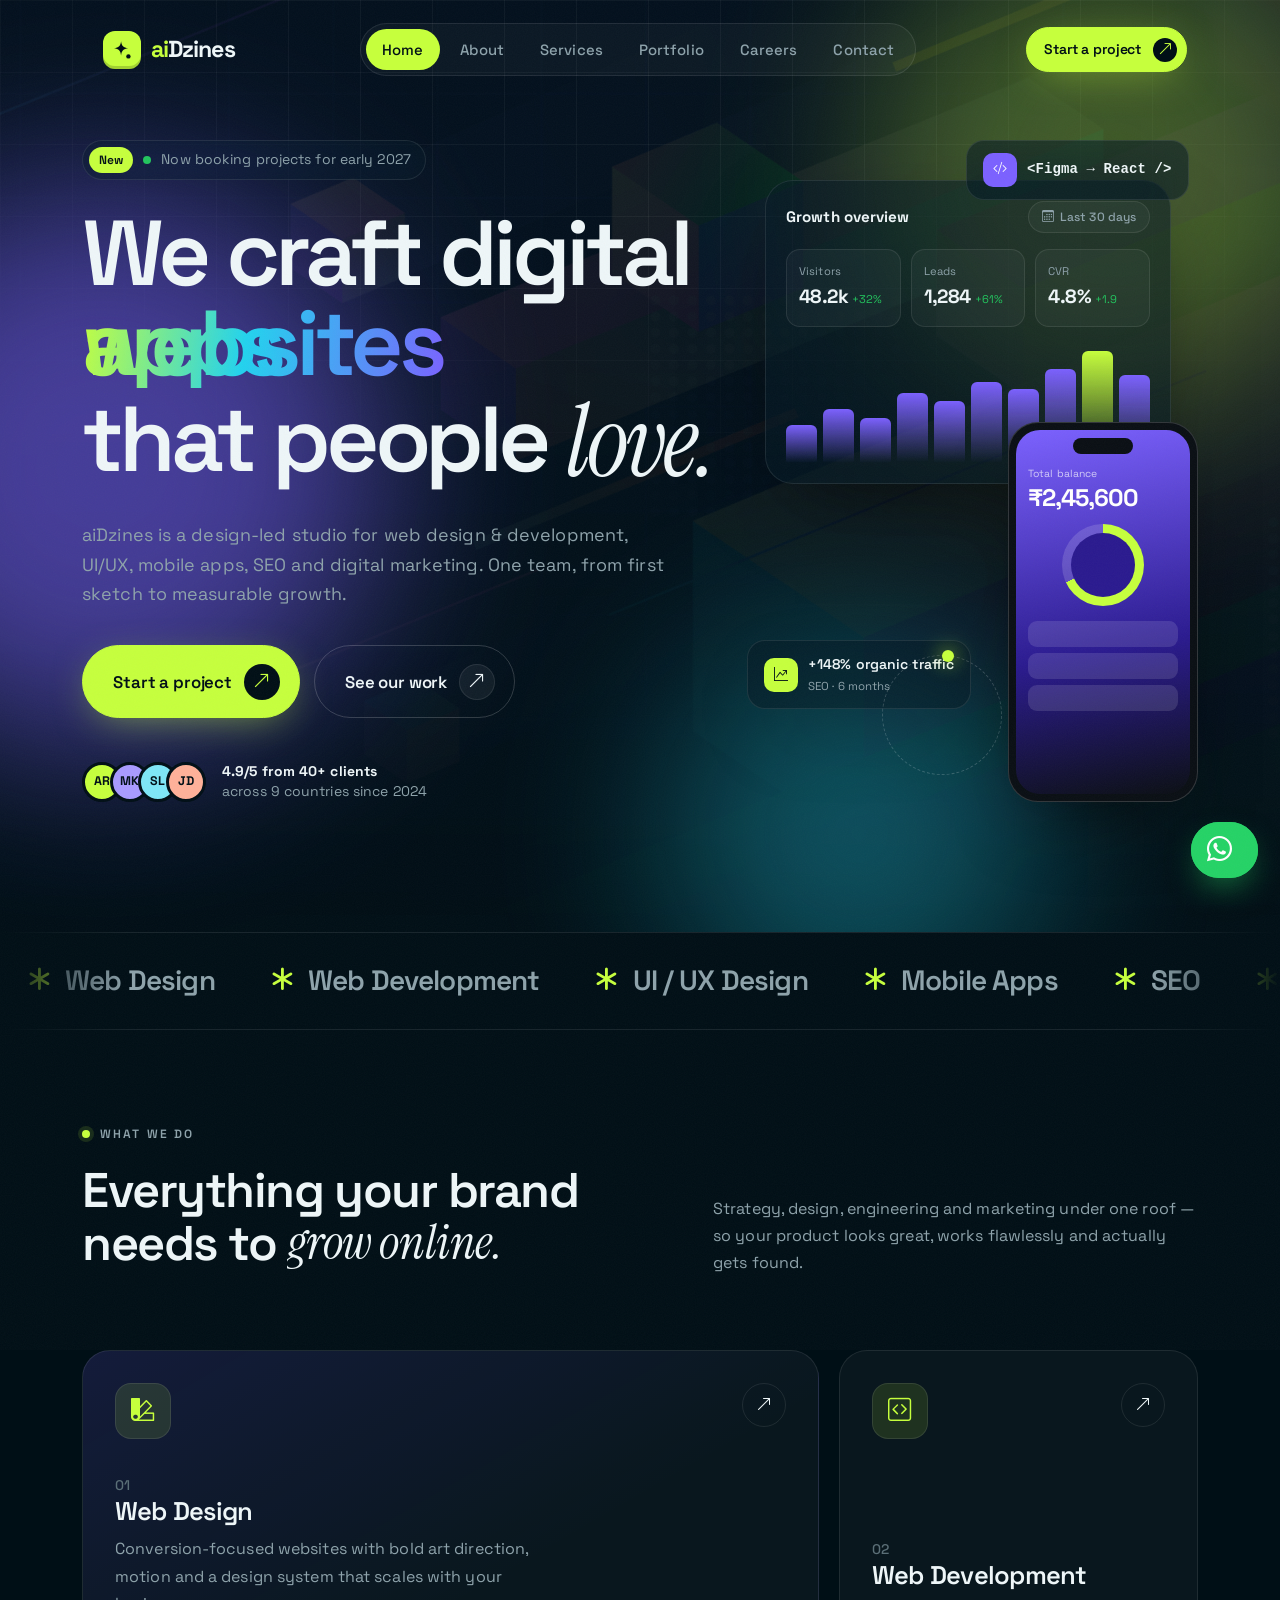
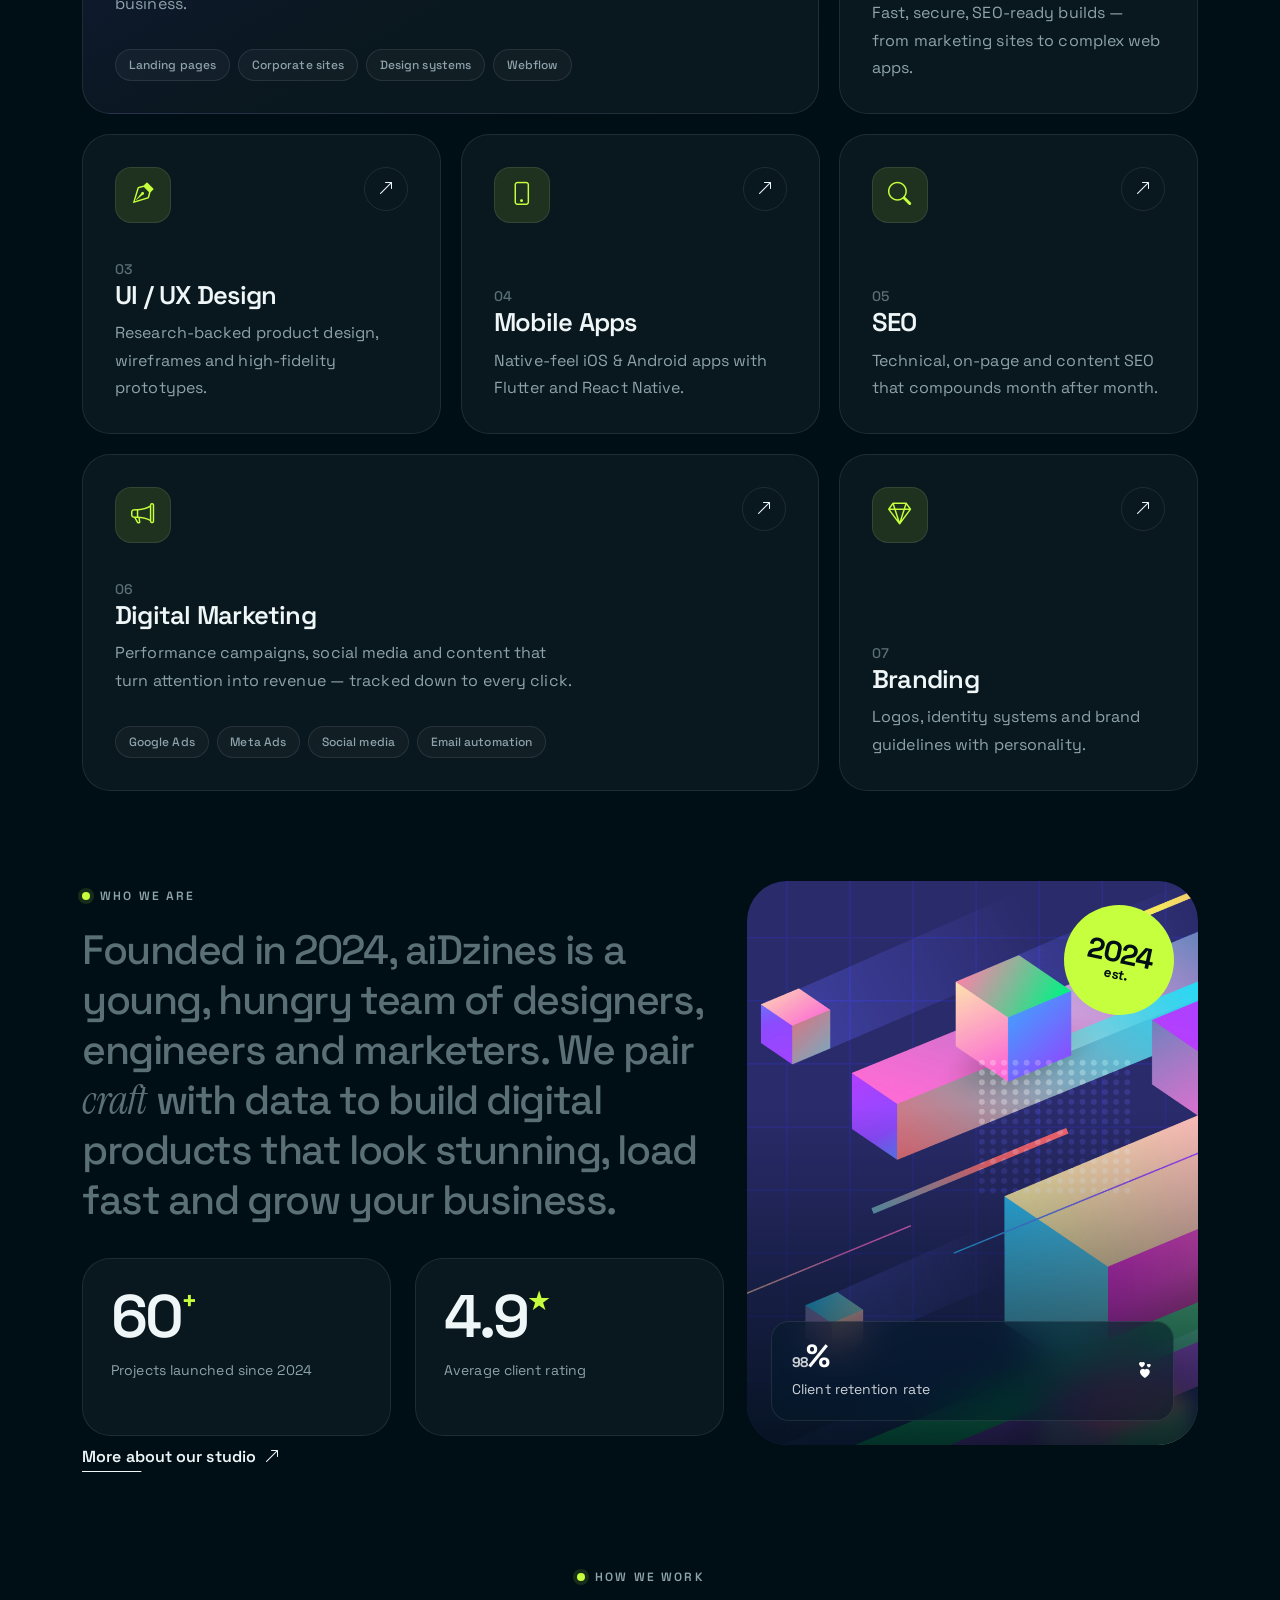
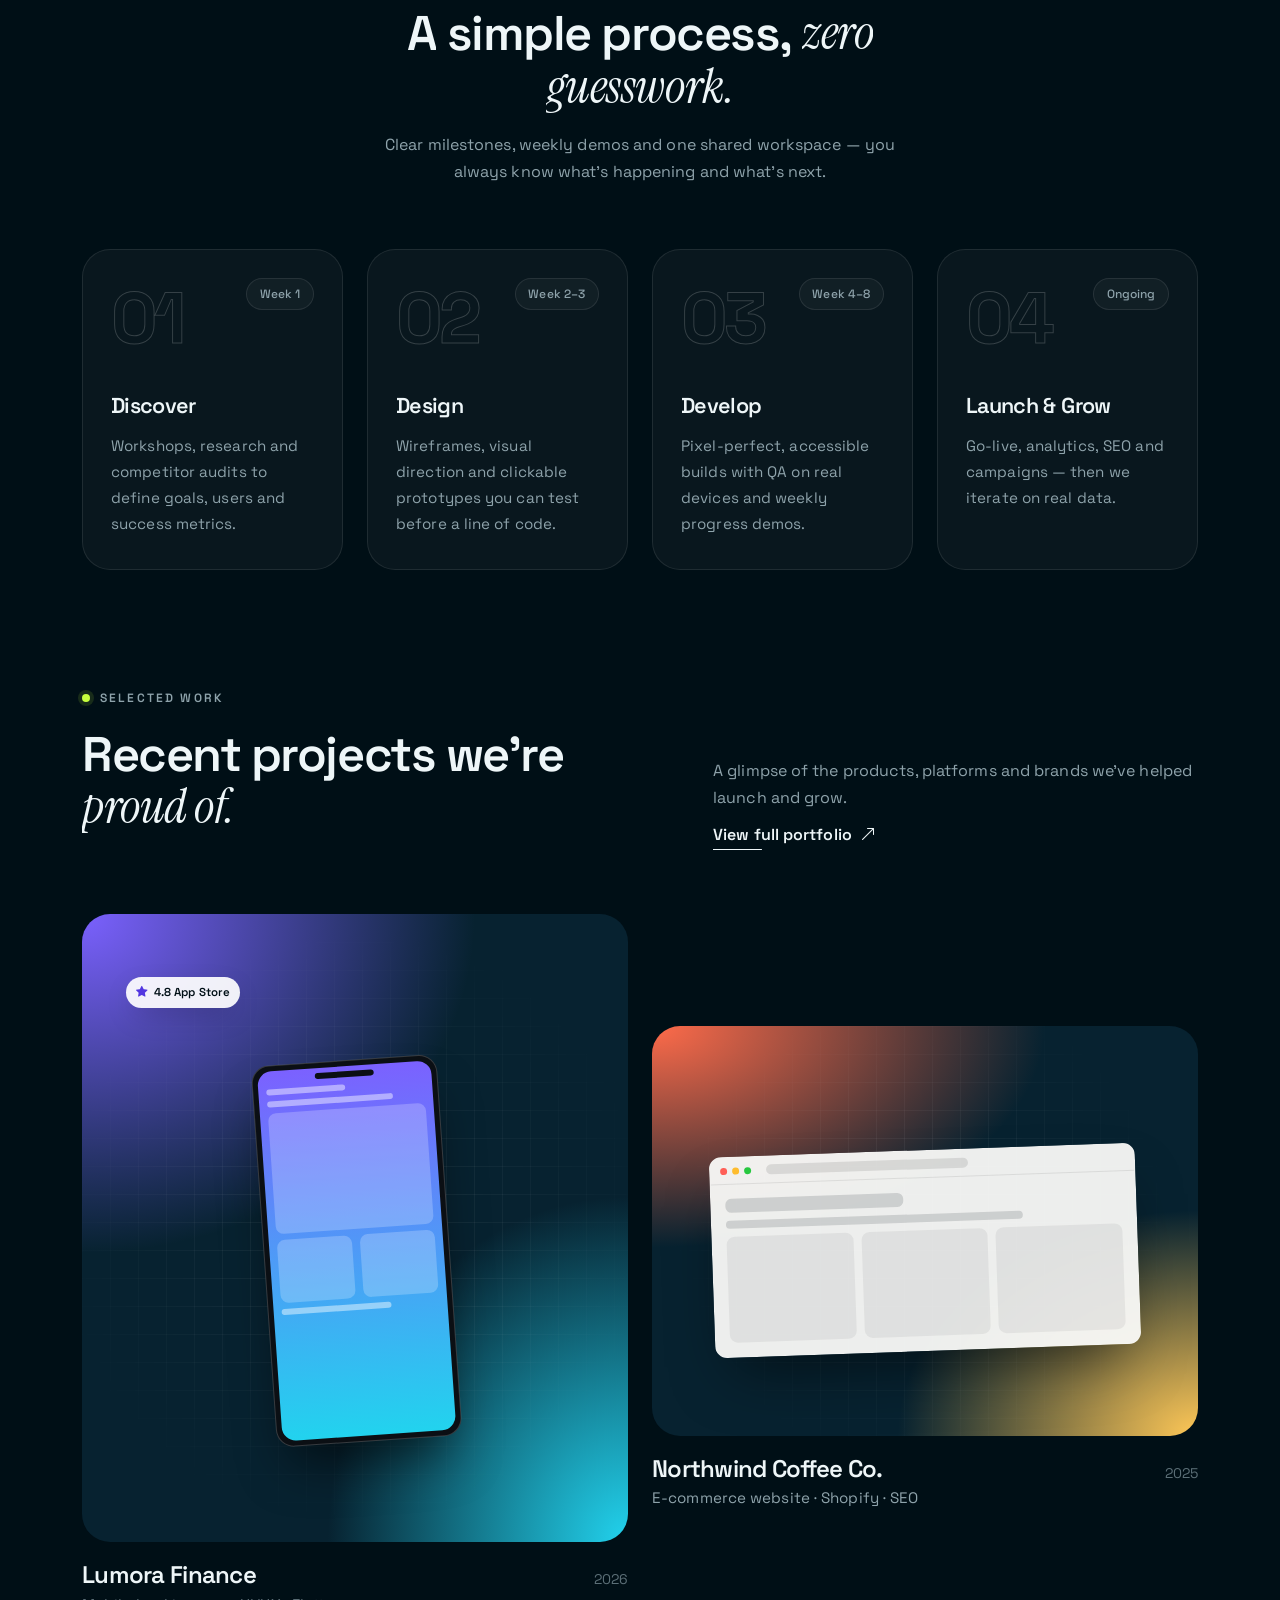
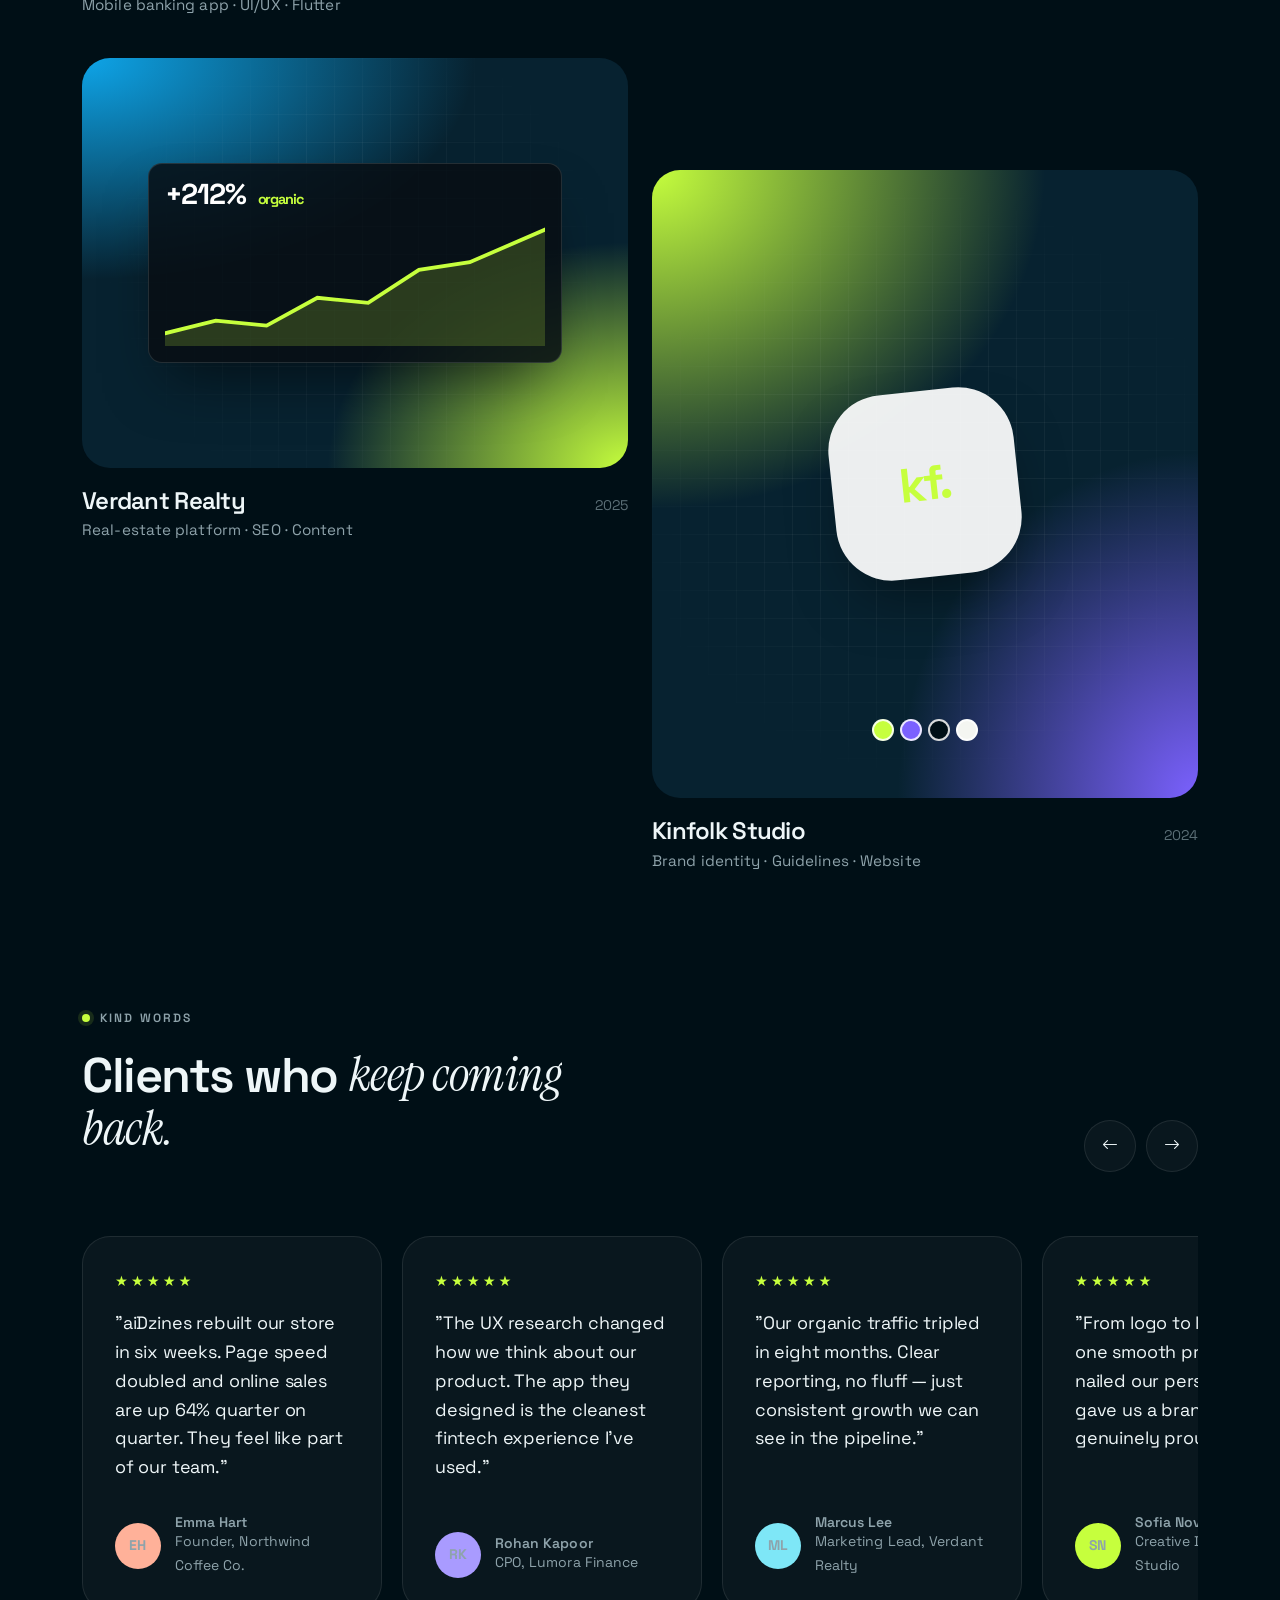
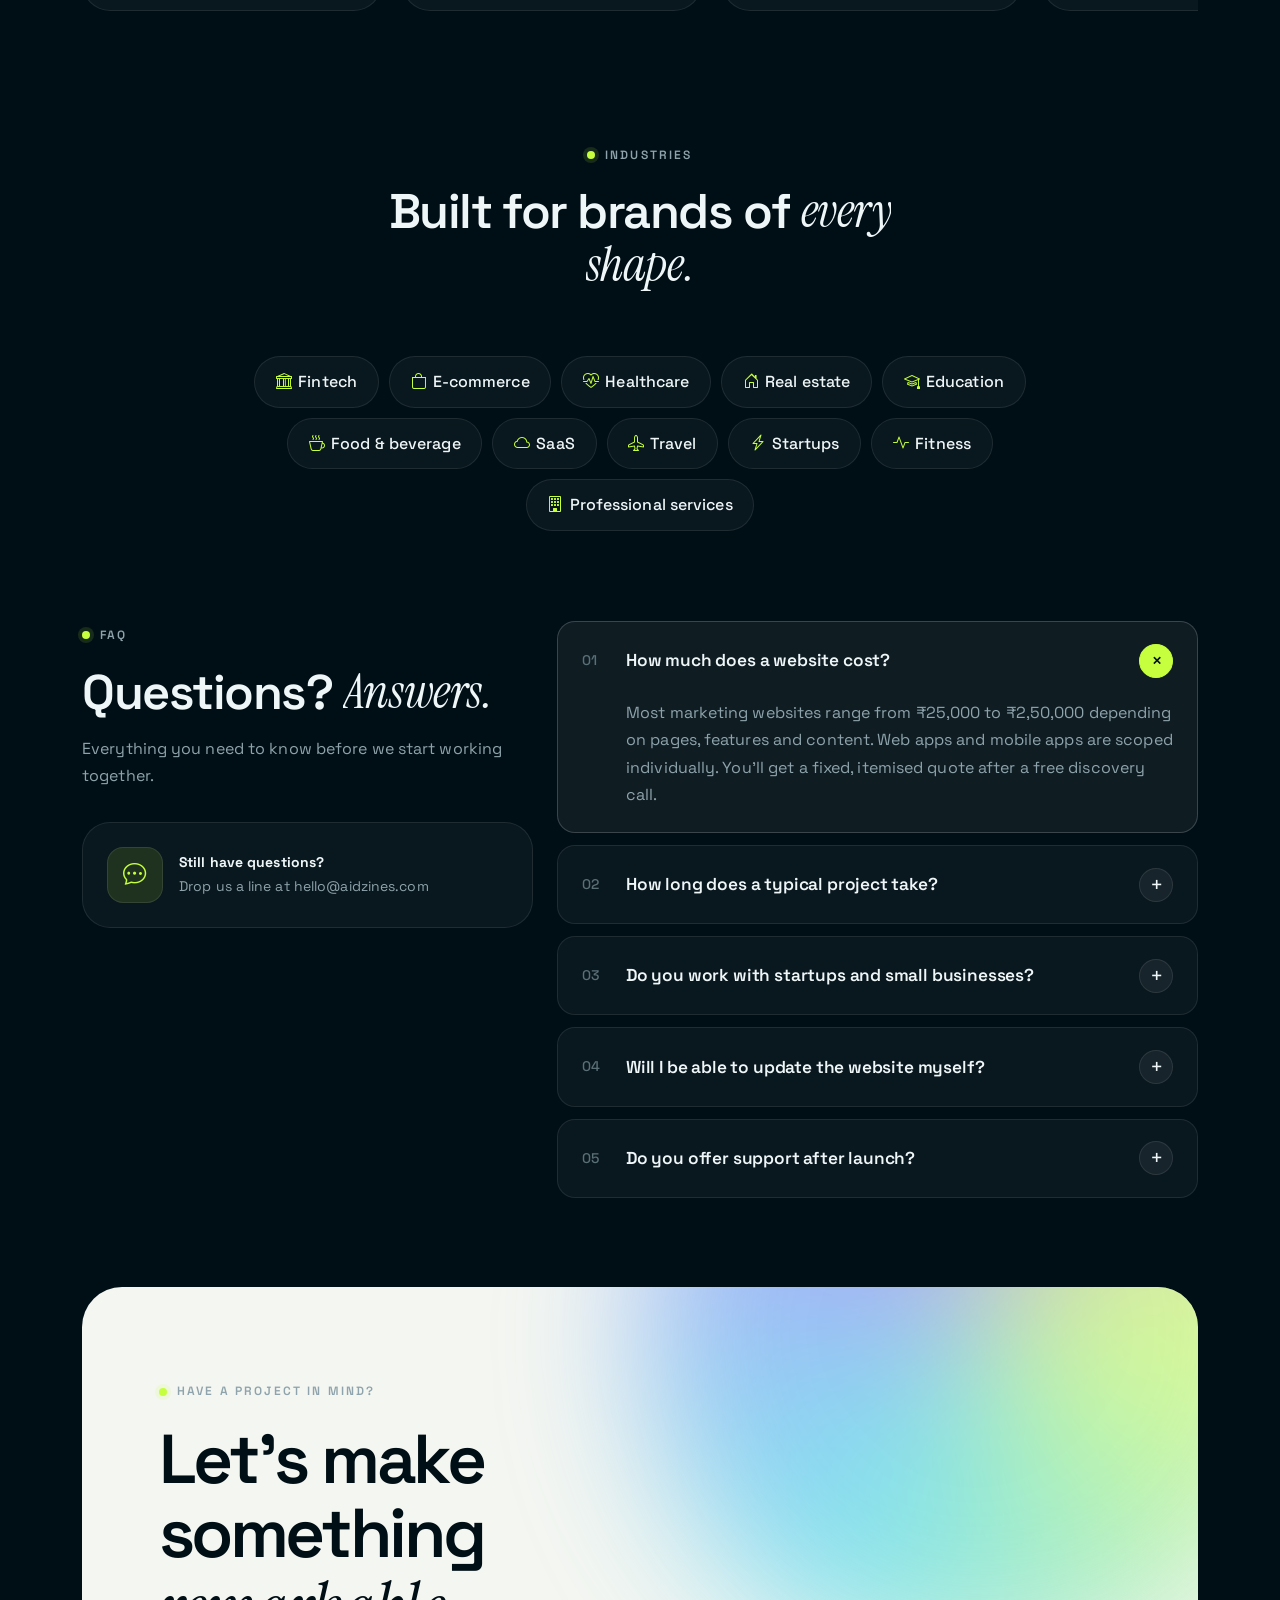
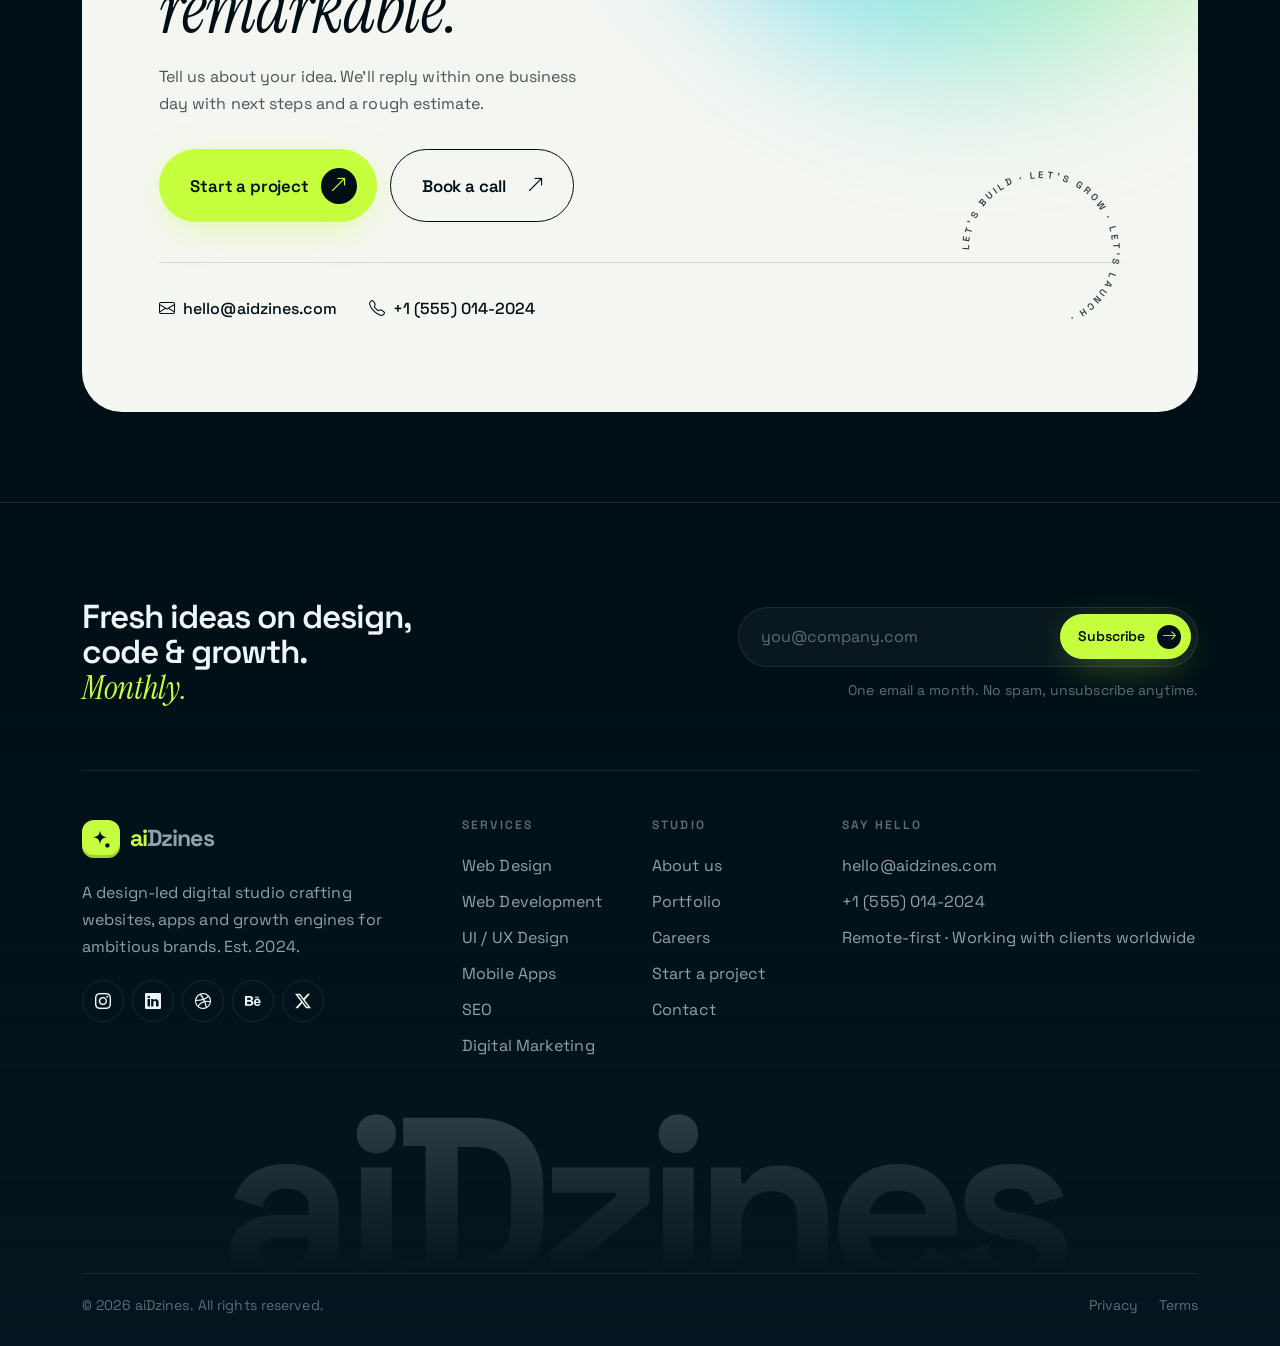
==== commit 4a1c4519: "Update team and WhatsApp number, fix contact icons and section spacing - WhatsApp links now point to" ====
--- a/index.html
+++ b/index.html
@@ -759,7 +759,7 @@
 
     <div class="container">
       <div class="footerBottom">
-        <p>&copy; <span data-year>2026</span> aiDzines. All rights reserved.</p>
+        <p>&copy; <span data-year>2026</span> <a href="https://impalamol.github.io/aidzines/">aiDzines</a>. All rights reserved.</p>
         <div class="footerLegal">
           <a href="#">Privacy</a>
           <a href="#">Terms</a>
@@ -768,7 +768,7 @@
     </div>
   </footer>
 
-  <a class="whatsappFab" href="https://wa.me/15550142024?text=Hi%20aiDzines%2C%20I%27d%20like%20to%20discuss%20a%20project." target="_blank" rel="noopener" aria-label="Chat with us on WhatsApp">
+  <a class="whatsappFab" href="https://wa.me/919527306657?text=Hi%20aiDzines%2C%20I%27d%20like%20to%20discuss%20a%20project." target="_blank" rel="noopener" aria-label="Chat with us on WhatsApp">
     <i class="bi bi-whatsapp"></i><span class="fabLabel">Chat with us</span>
   </a>
   <button class="backToTop" type="button" aria-label="Back to top"><i class="bi bi-arrow-up"></i></button>
--- a/assets/styles/styles.css
+++ b/assets/styles/styles.css
@@ -93,7 +93,16 @@
 
 section {
   position: relative;
-  padding: clamp(4.5rem, 10vw, 8.5rem) 0;
+  padding: clamp(3.5rem, 7vw, 6rem) 0;
+}
+
+section + section {
+  padding-top: 0;
+}
+
+.pageHero + section,
+.heroSection + section {
+  padding-top: clamp(2.5rem, 5vw, 4rem);
 }
 
 main {
@@ -2284,8 +2293,8 @@
   margin-bottom: 0.75rem;
 }
 
-.cultureSection {
-  padding-top: 0;
+.contactCardsSection {
+  padding-bottom: 1.5rem;
 }
 
 @media (max-width: 991.98px) {
@@ -2312,7 +2321,7 @@
 }
 
 .serviceListSection {
-  padding-top: clamp(3rem, 6vw, 5rem);
+  padding-top: clamp(2.5rem, 5vw, 4rem);
 }
 
 .pageHero + .marqueeBand.isTilted {
@@ -3983,9 +3992,9 @@
   transition: border-color 0.25s ease, transform 0.45s cubic-bezier(0.16, 1, 0.3, 1), background 0.25s ease;
 }
 .contactCard .iconTile {
-  margin-bottom: 2rem;
-}
-.contactCard span {
+  margin-bottom: 1.75rem;
+}
+.contactCard > span:not(.iconTile) {
   display: block;
   font-size: 0.875rem;
   color: var(--textMuted);
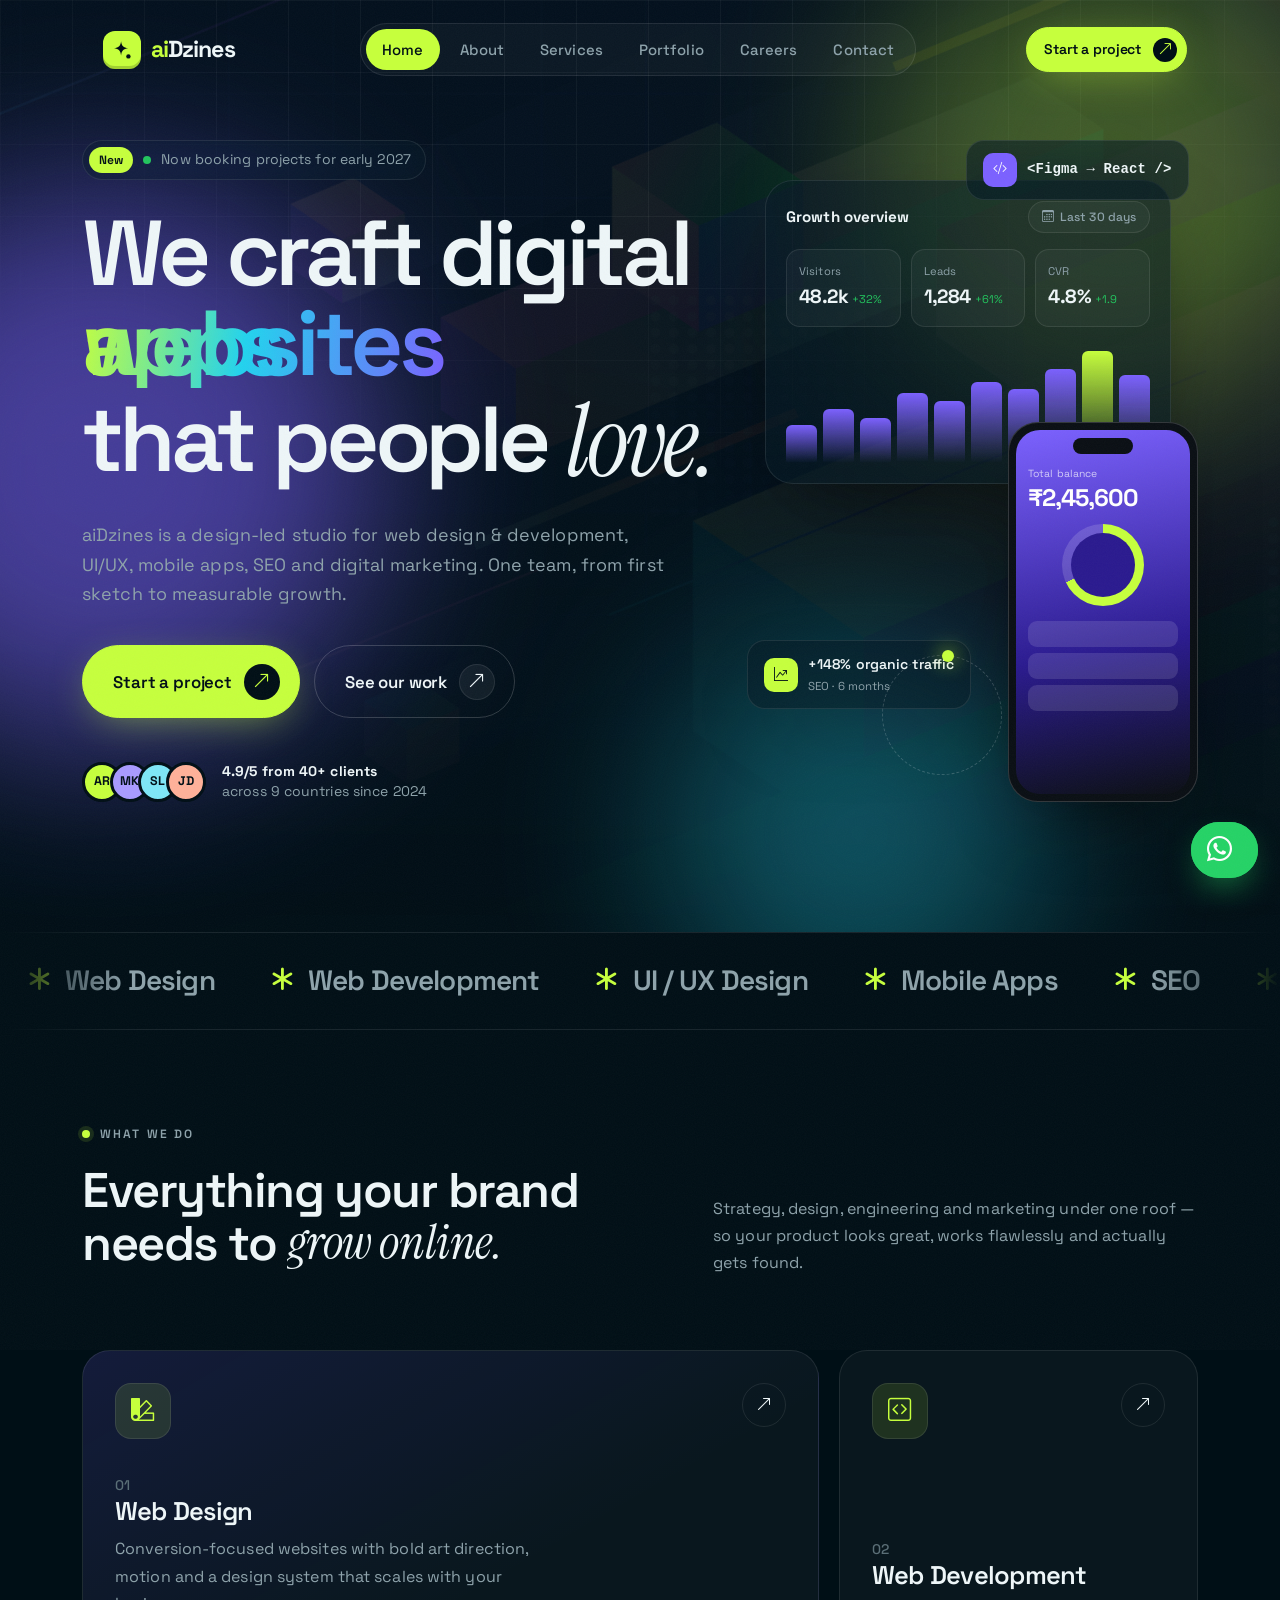
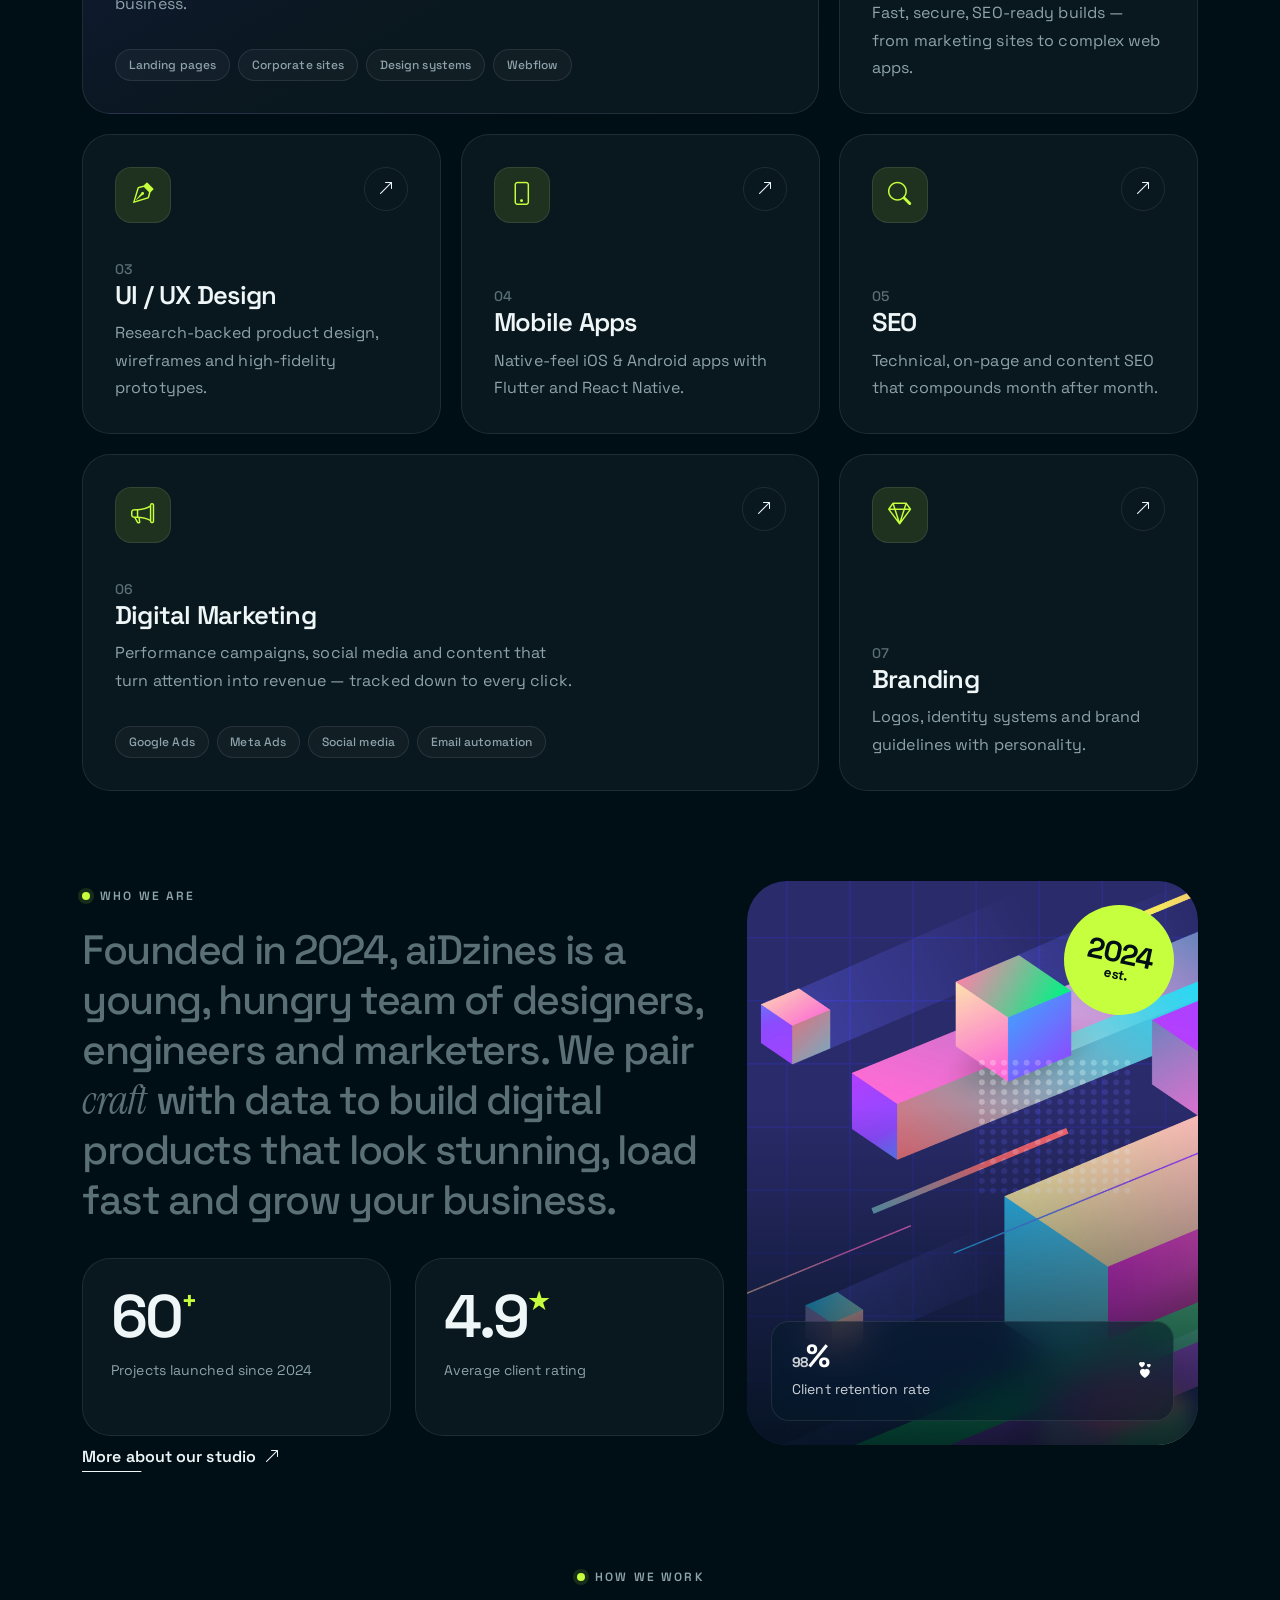
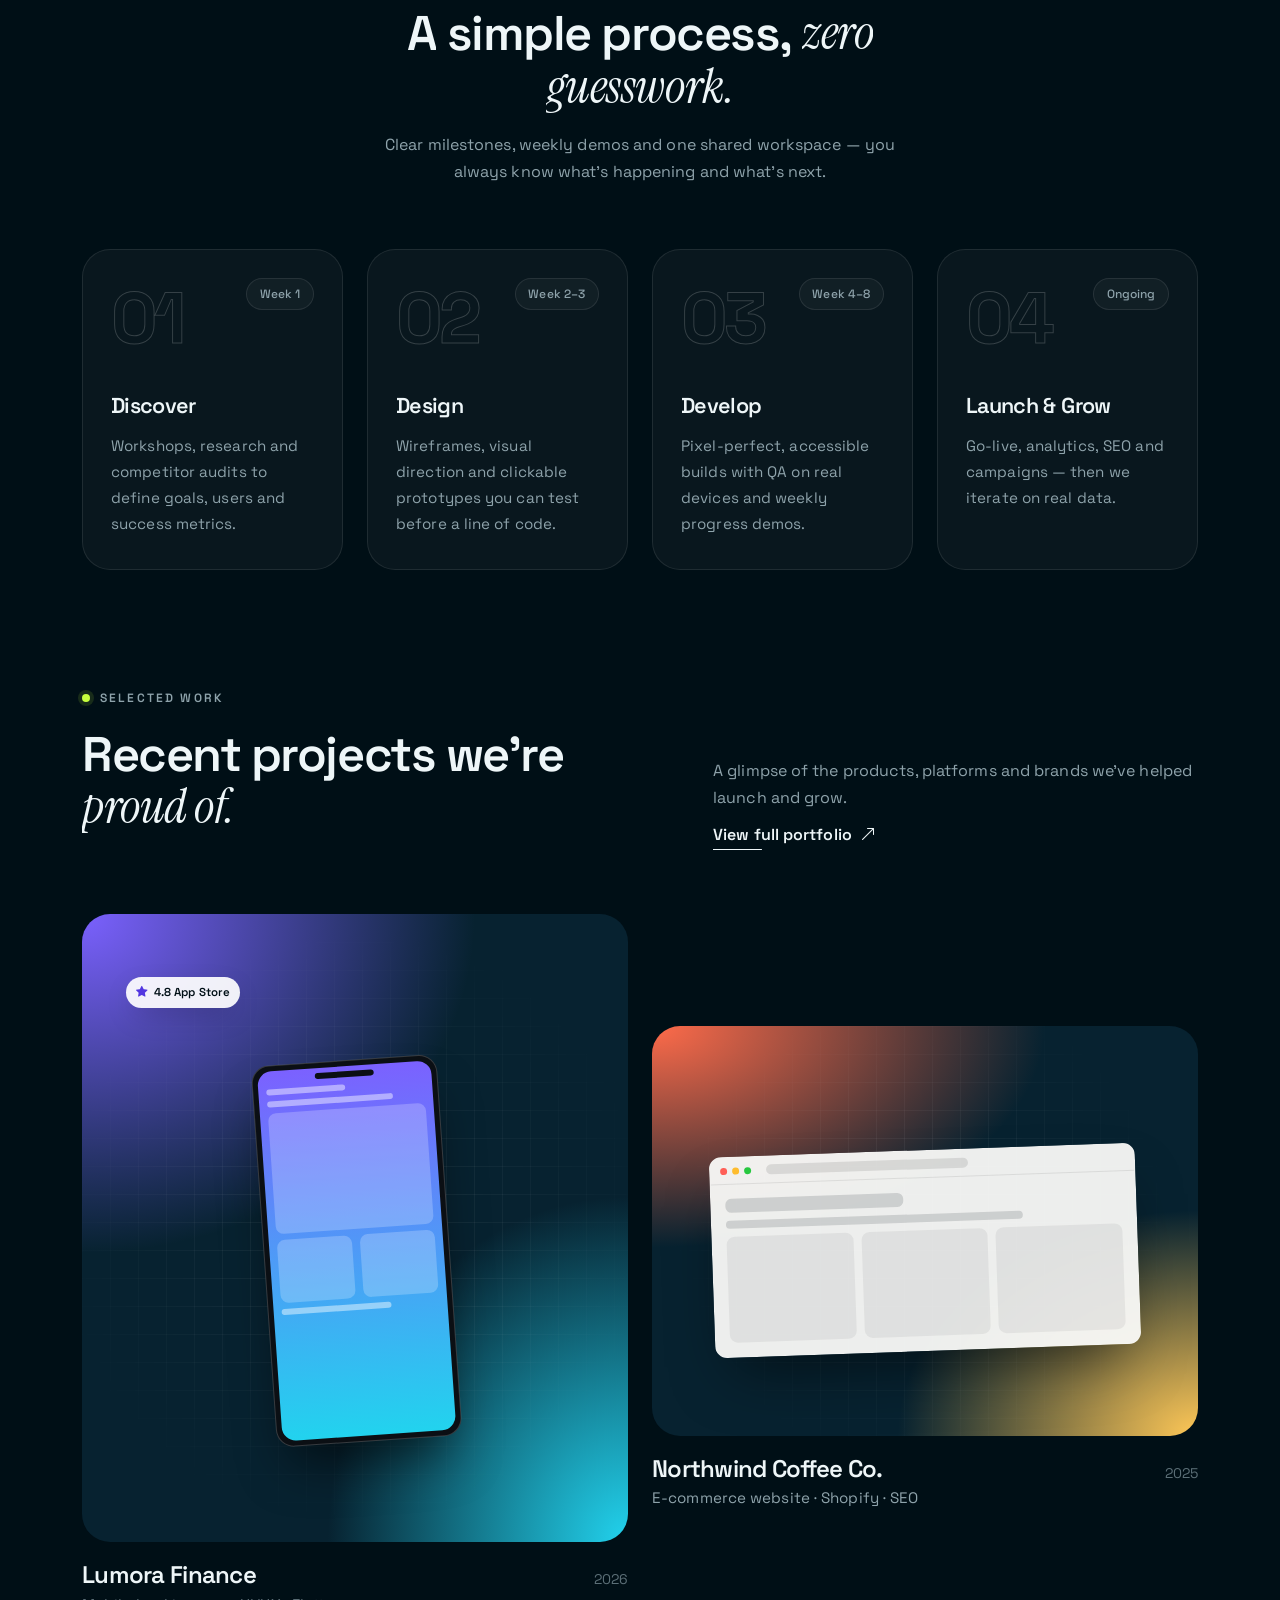
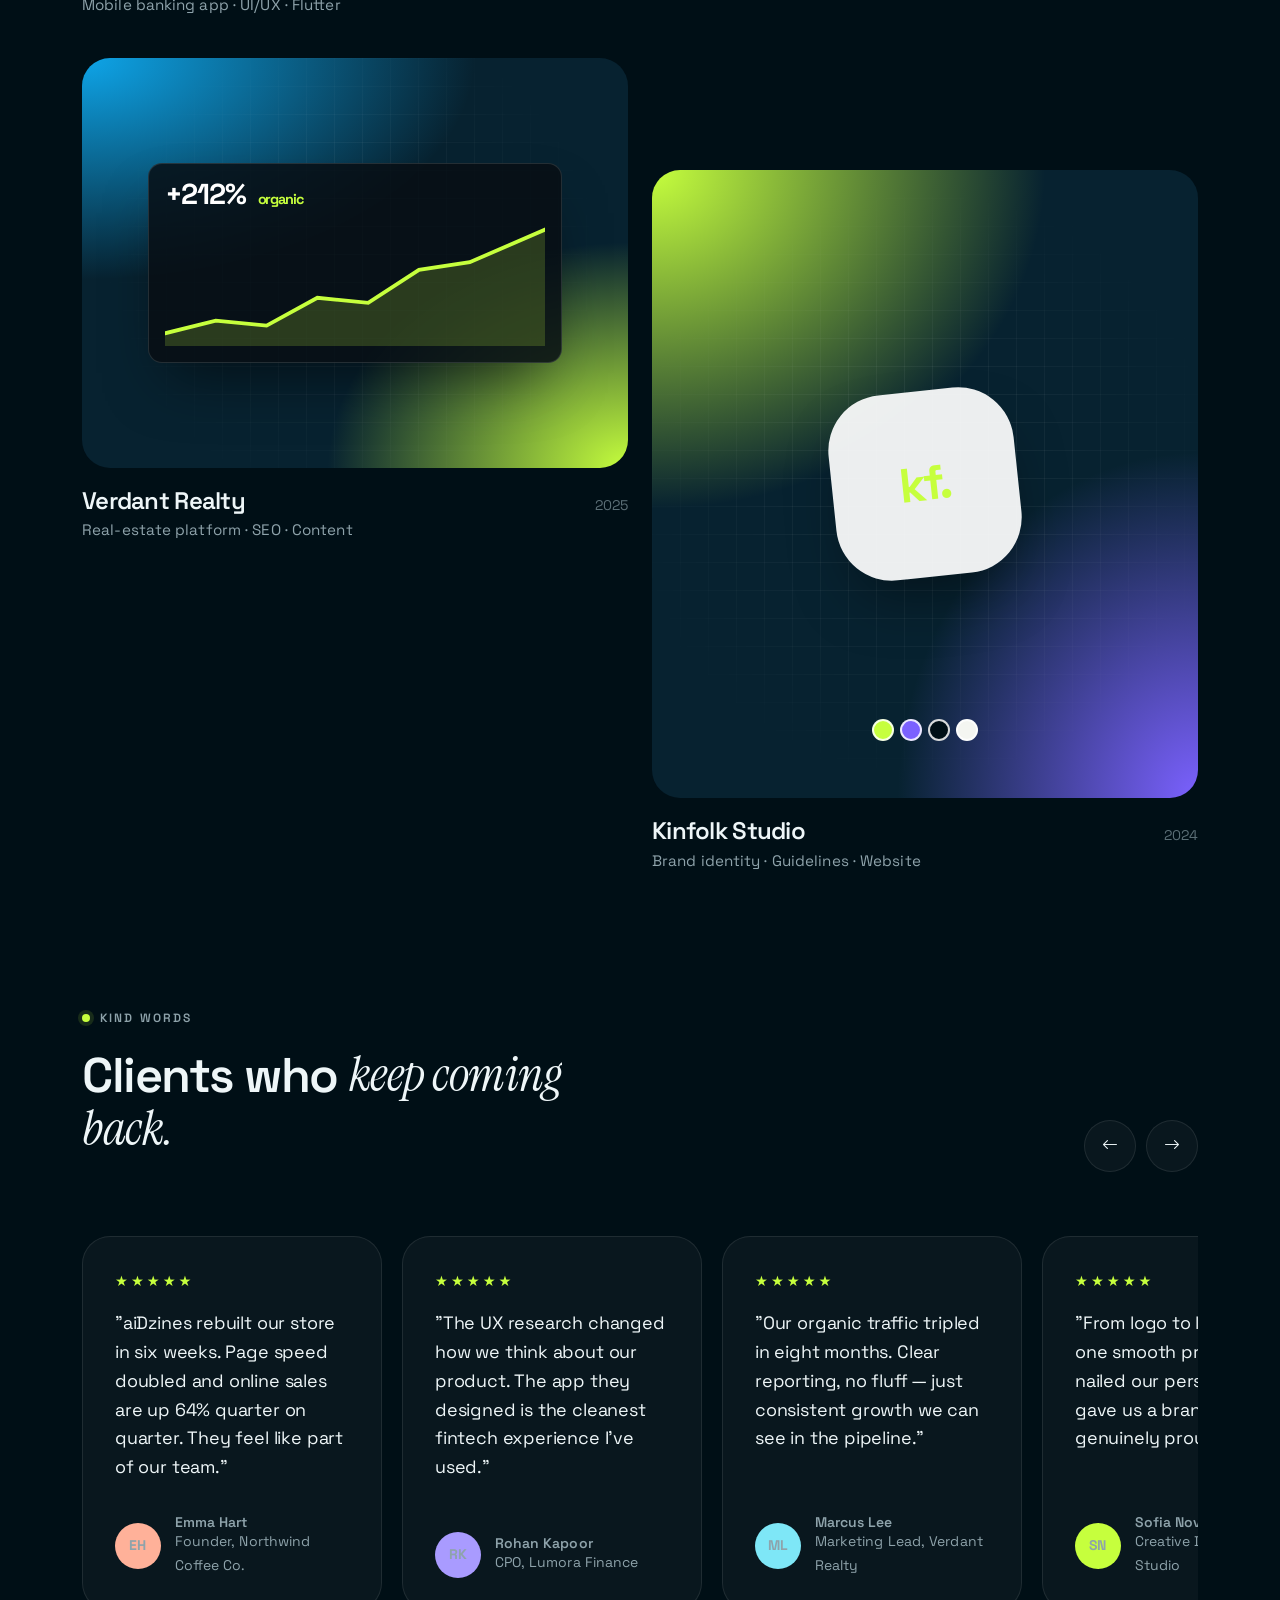
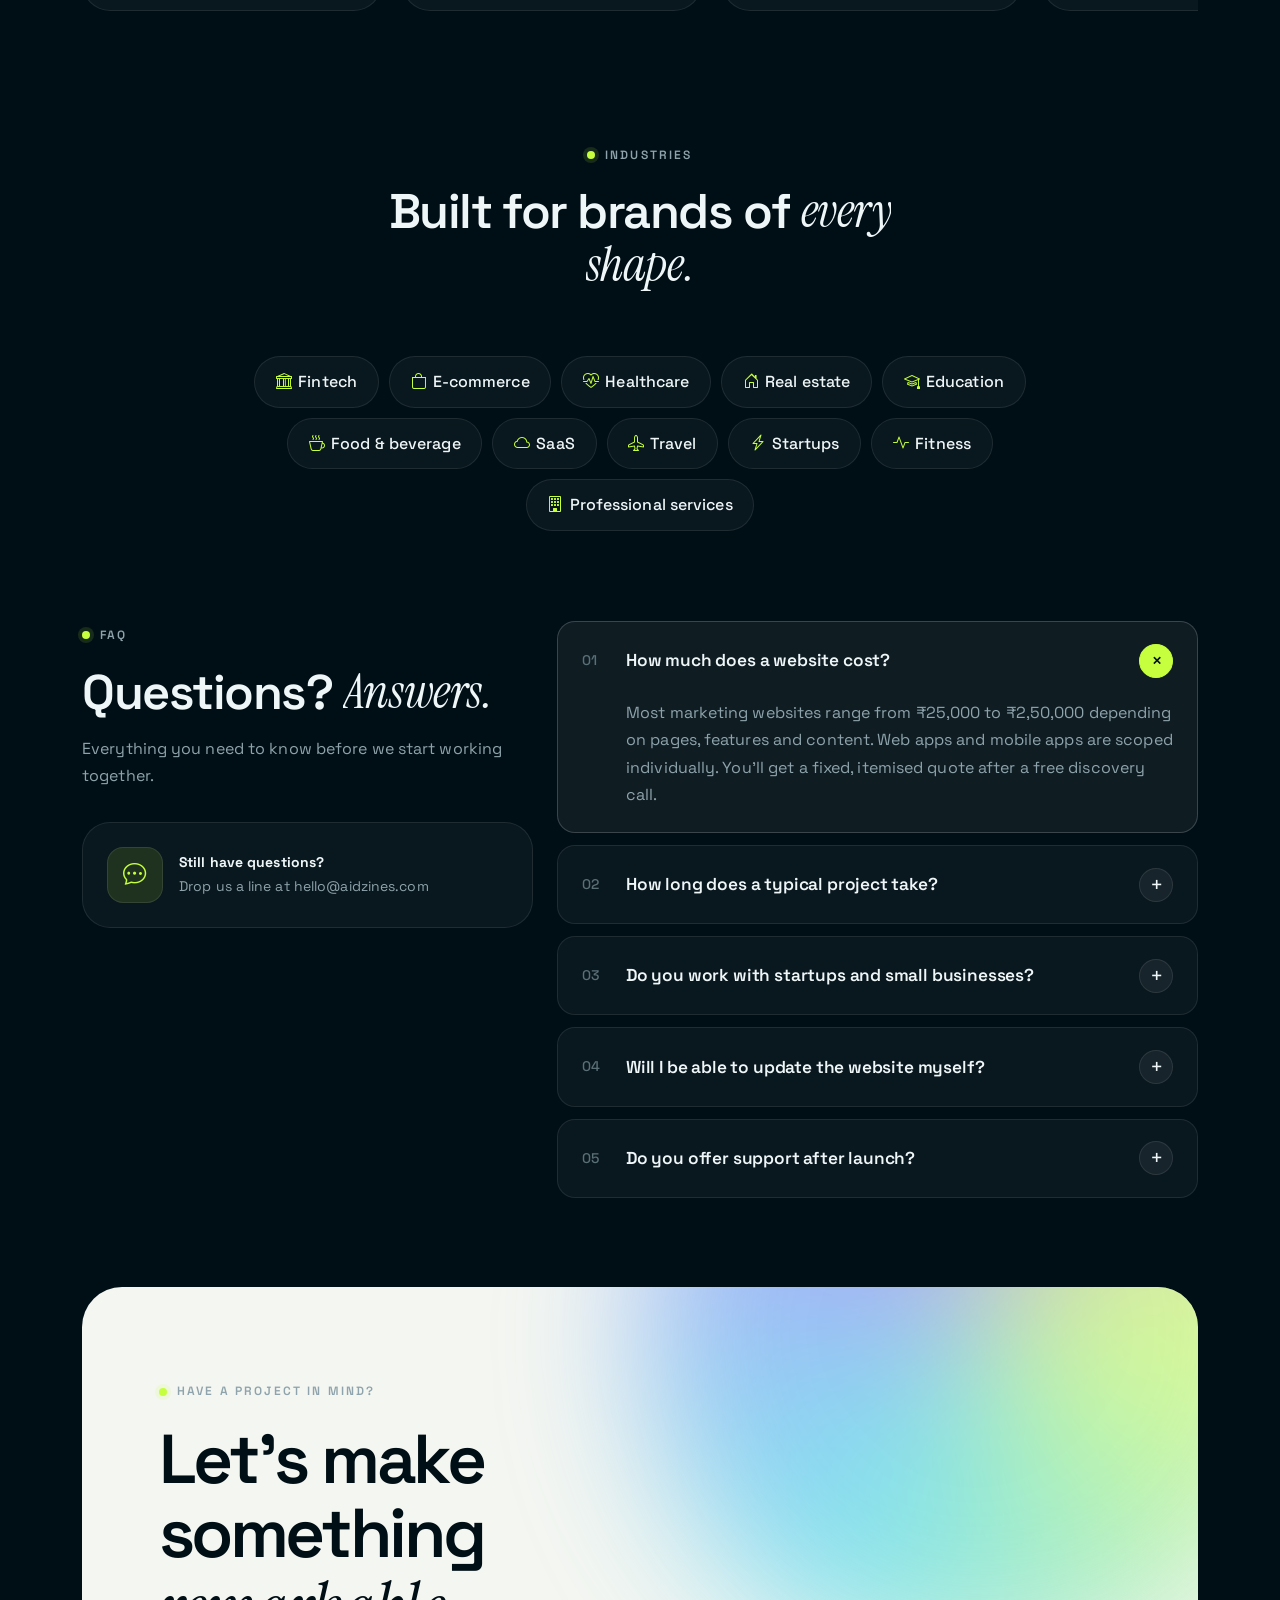
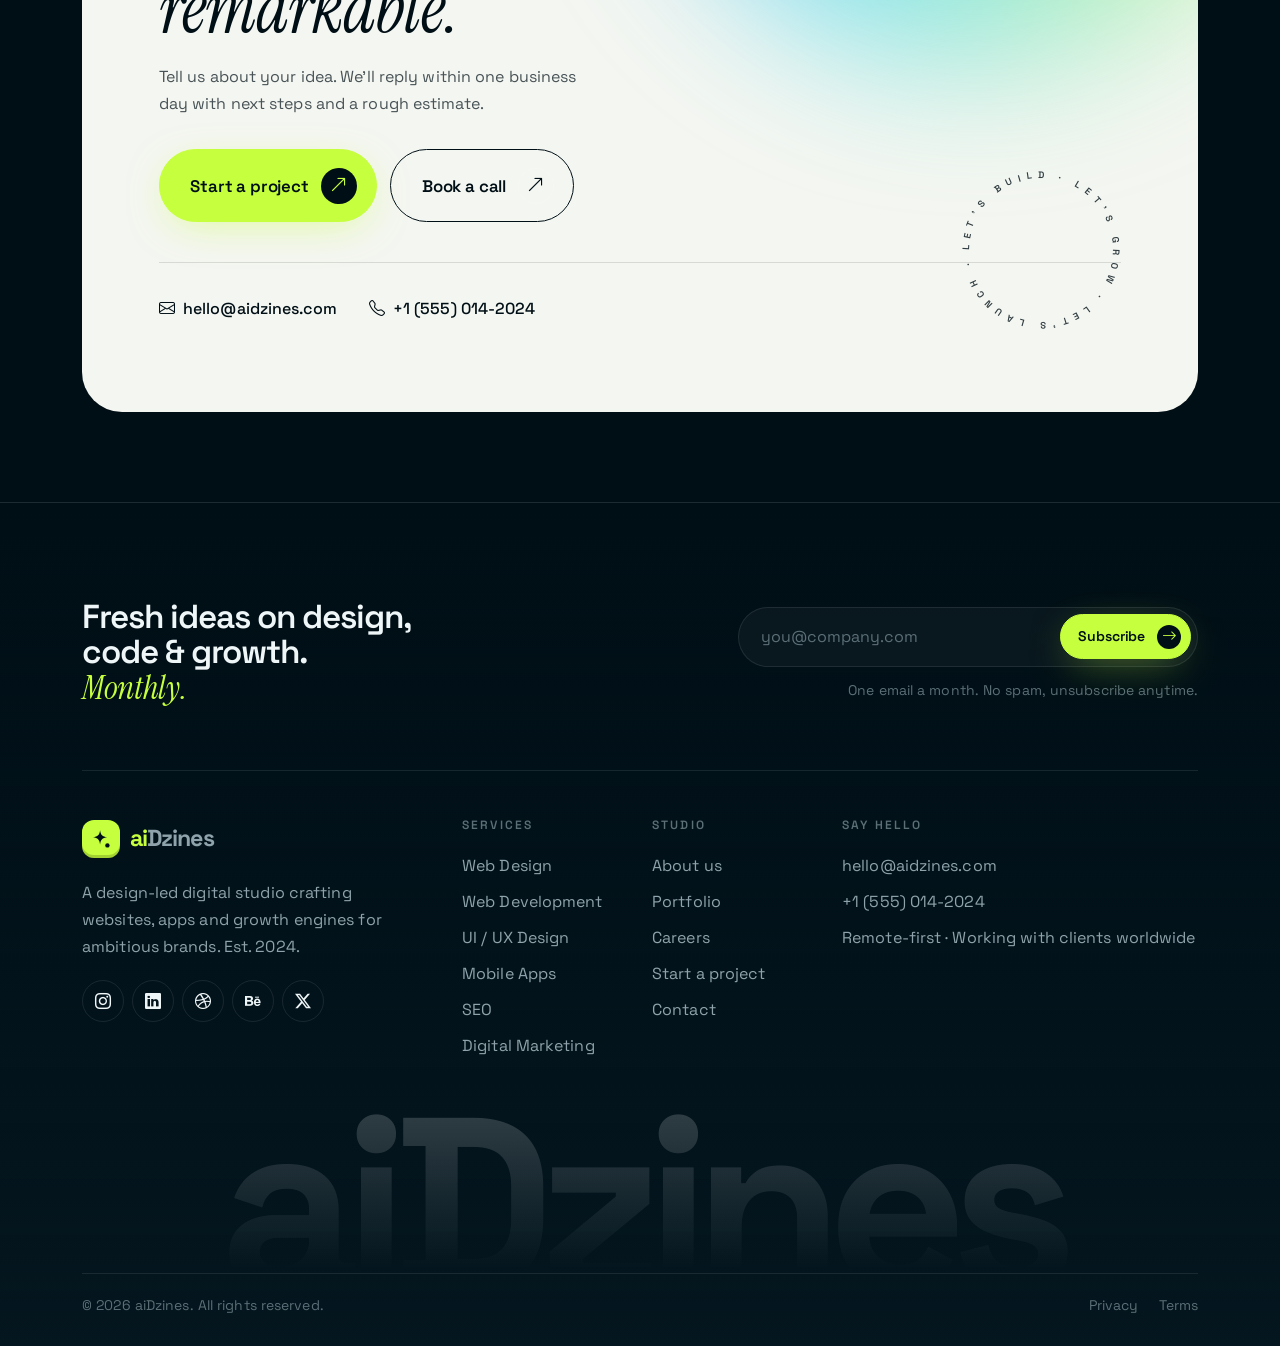
==== commit 0af0cb0d: "CTA ring: stretch text to a full circle Co-Authored-By: Claude Opus 5.5 <noreply@anthropic.com>" ====
--- a/index.html
+++ b/index.html
@@ -668,7 +668,7 @@
           <div class="ctaOrb" aria-hidden="true"></div>
           <svg class="ctaRing" viewBox="0 0 200 200" aria-hidden="true">
             <defs><path id="ctaCircle" d="M100,100 m-80,0 a80,80 0 1,1 160,0 a80,80 0 1,1 -160,0" /></defs>
-            <text><textPath href="#ctaCircle">Let's build · Let's grow · Let's launch · </textPath></text>
+            <text><textPath href="#ctaCircle" textLength="500" lengthAdjust="spacing">Let's build · Let's grow · Let's launch ·&#160;</textPath></text>
           </svg>
           <span class="eyebrow">Have a project in mind?</span>
           <h2>Let's make something <span class="serifItalic">remarkable.</span></h2>
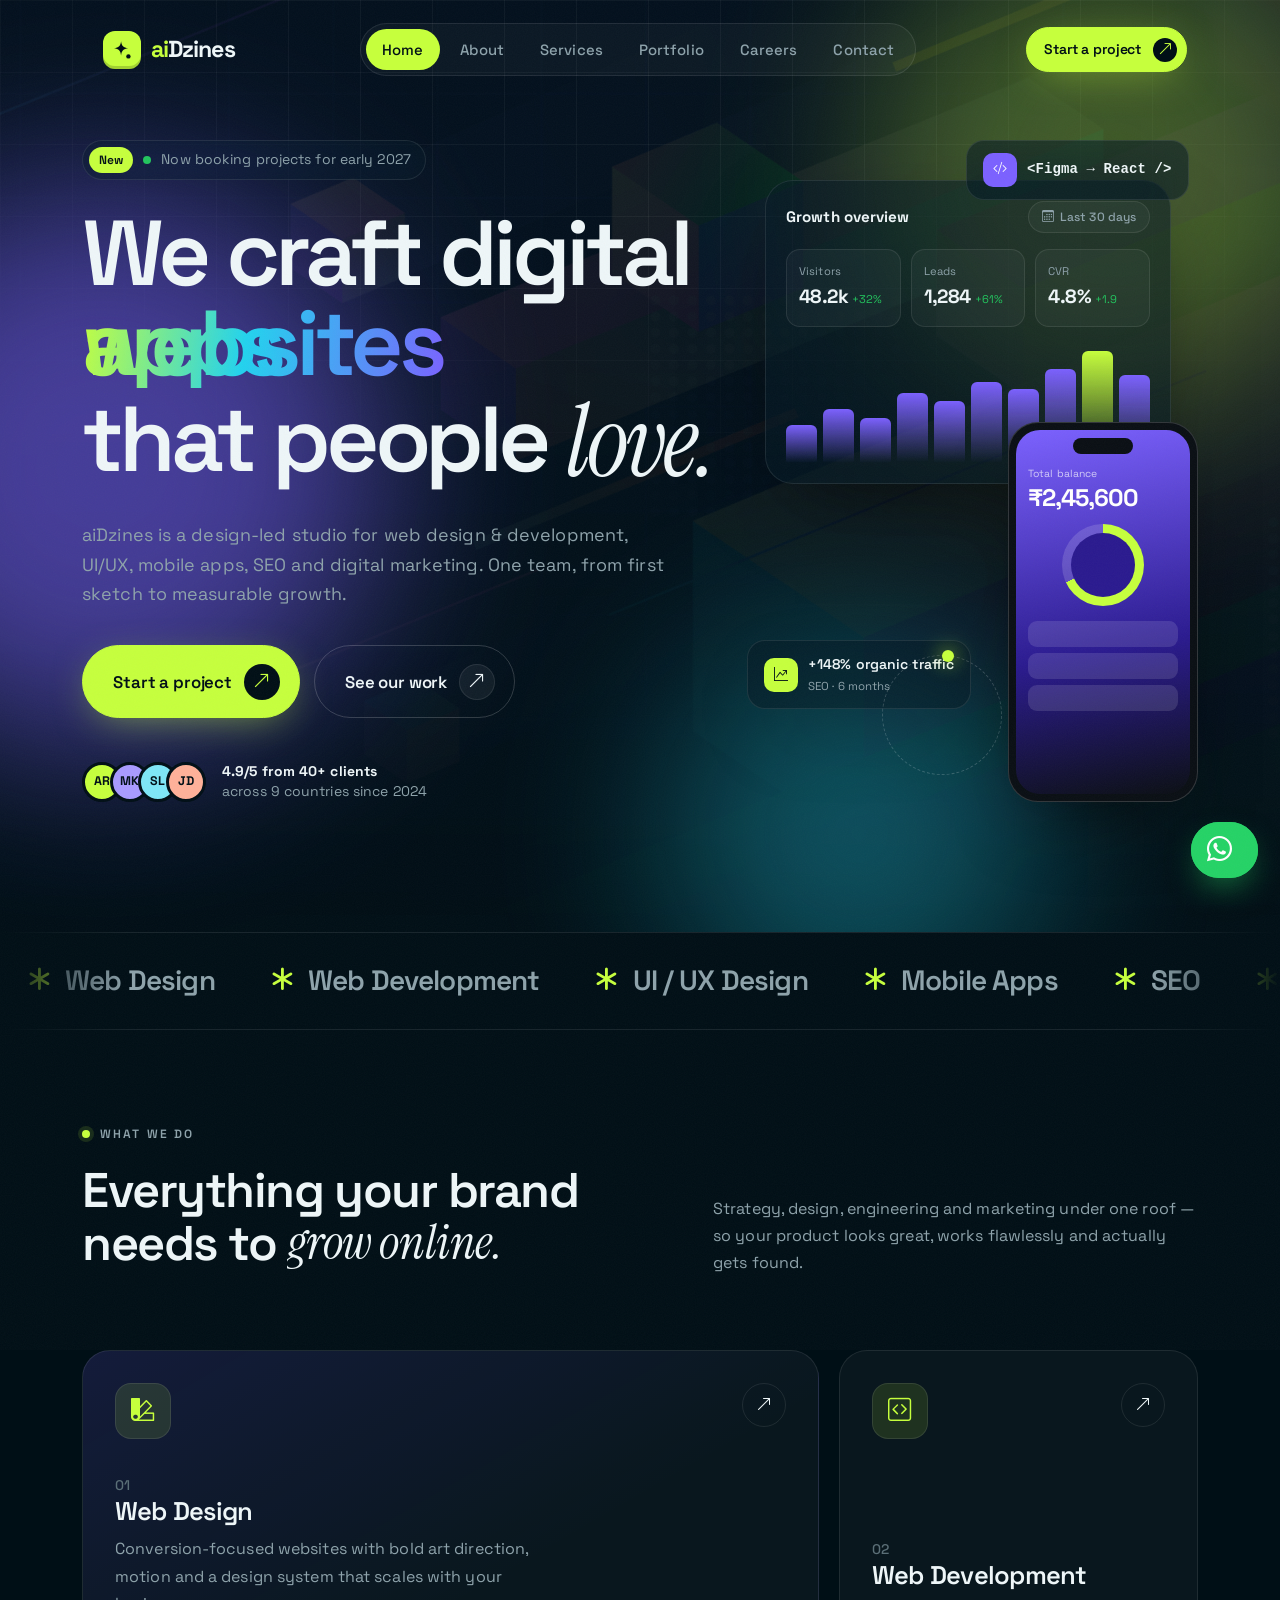
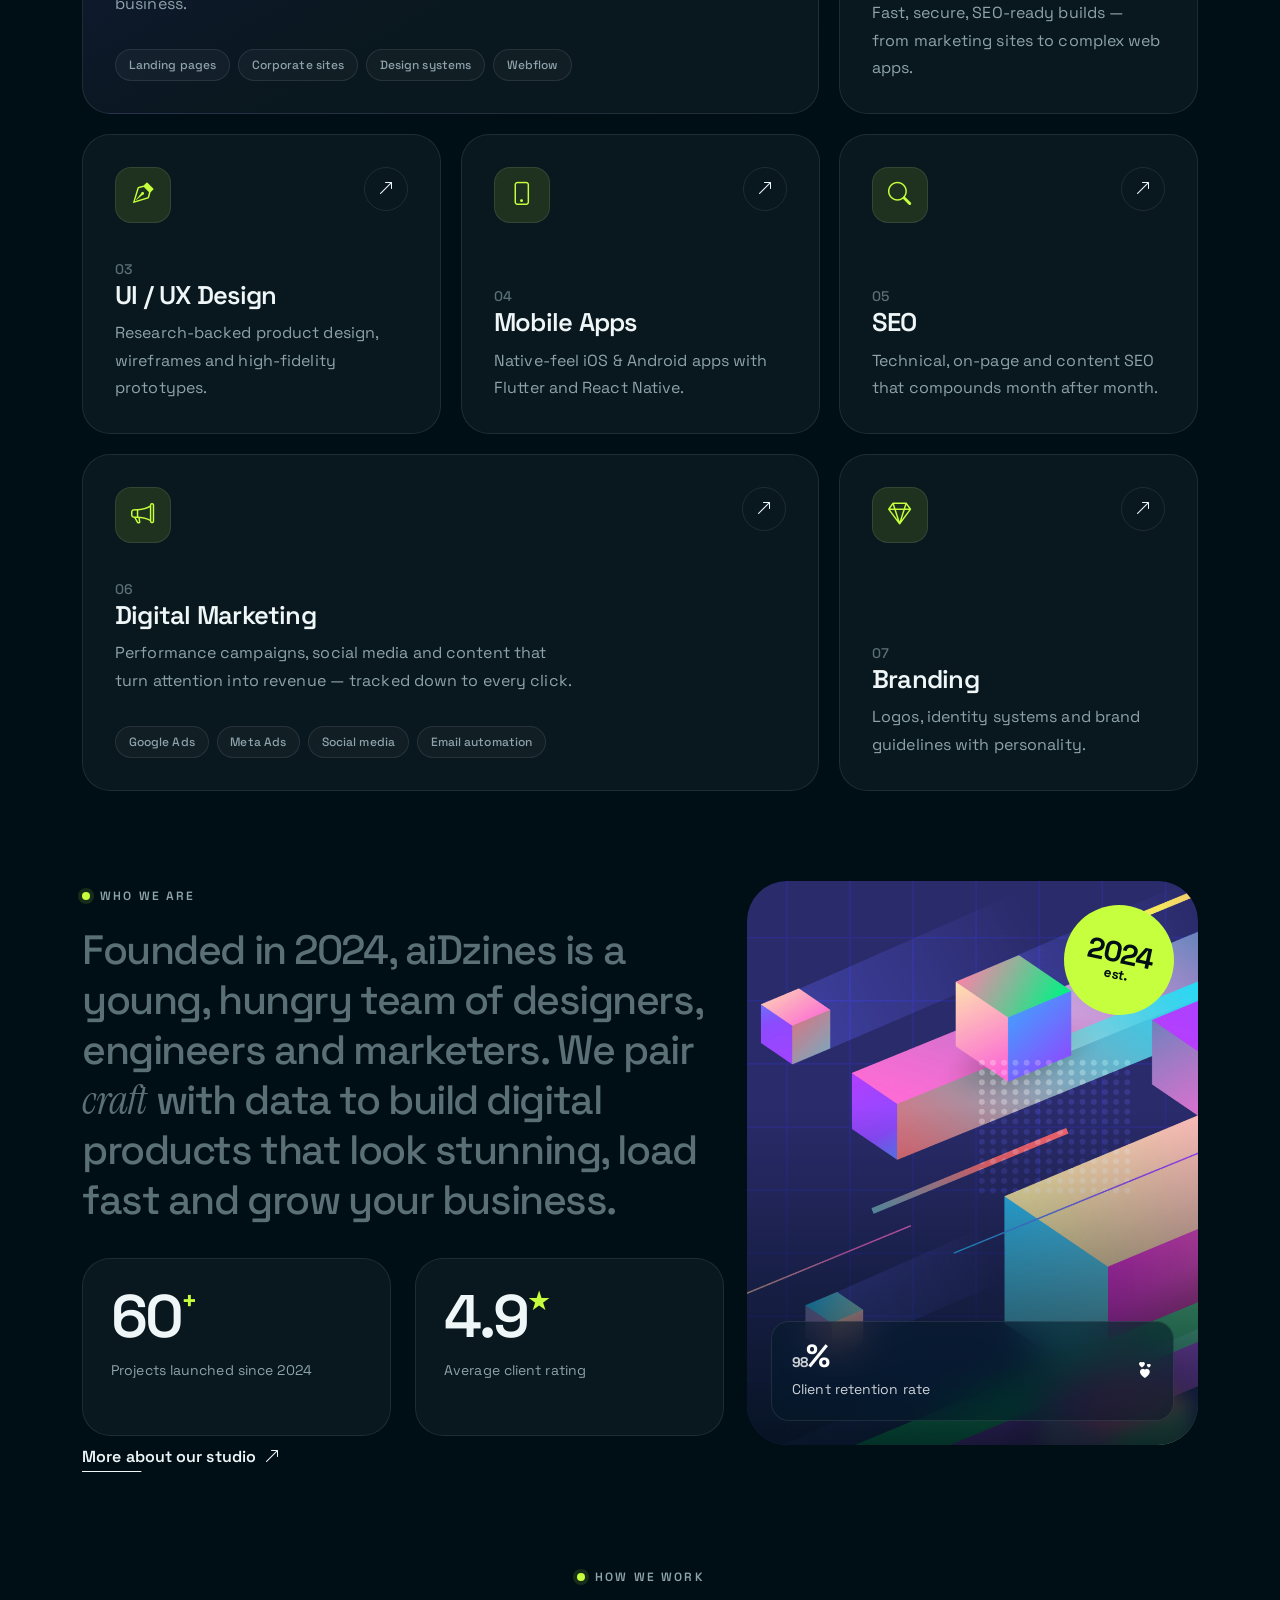
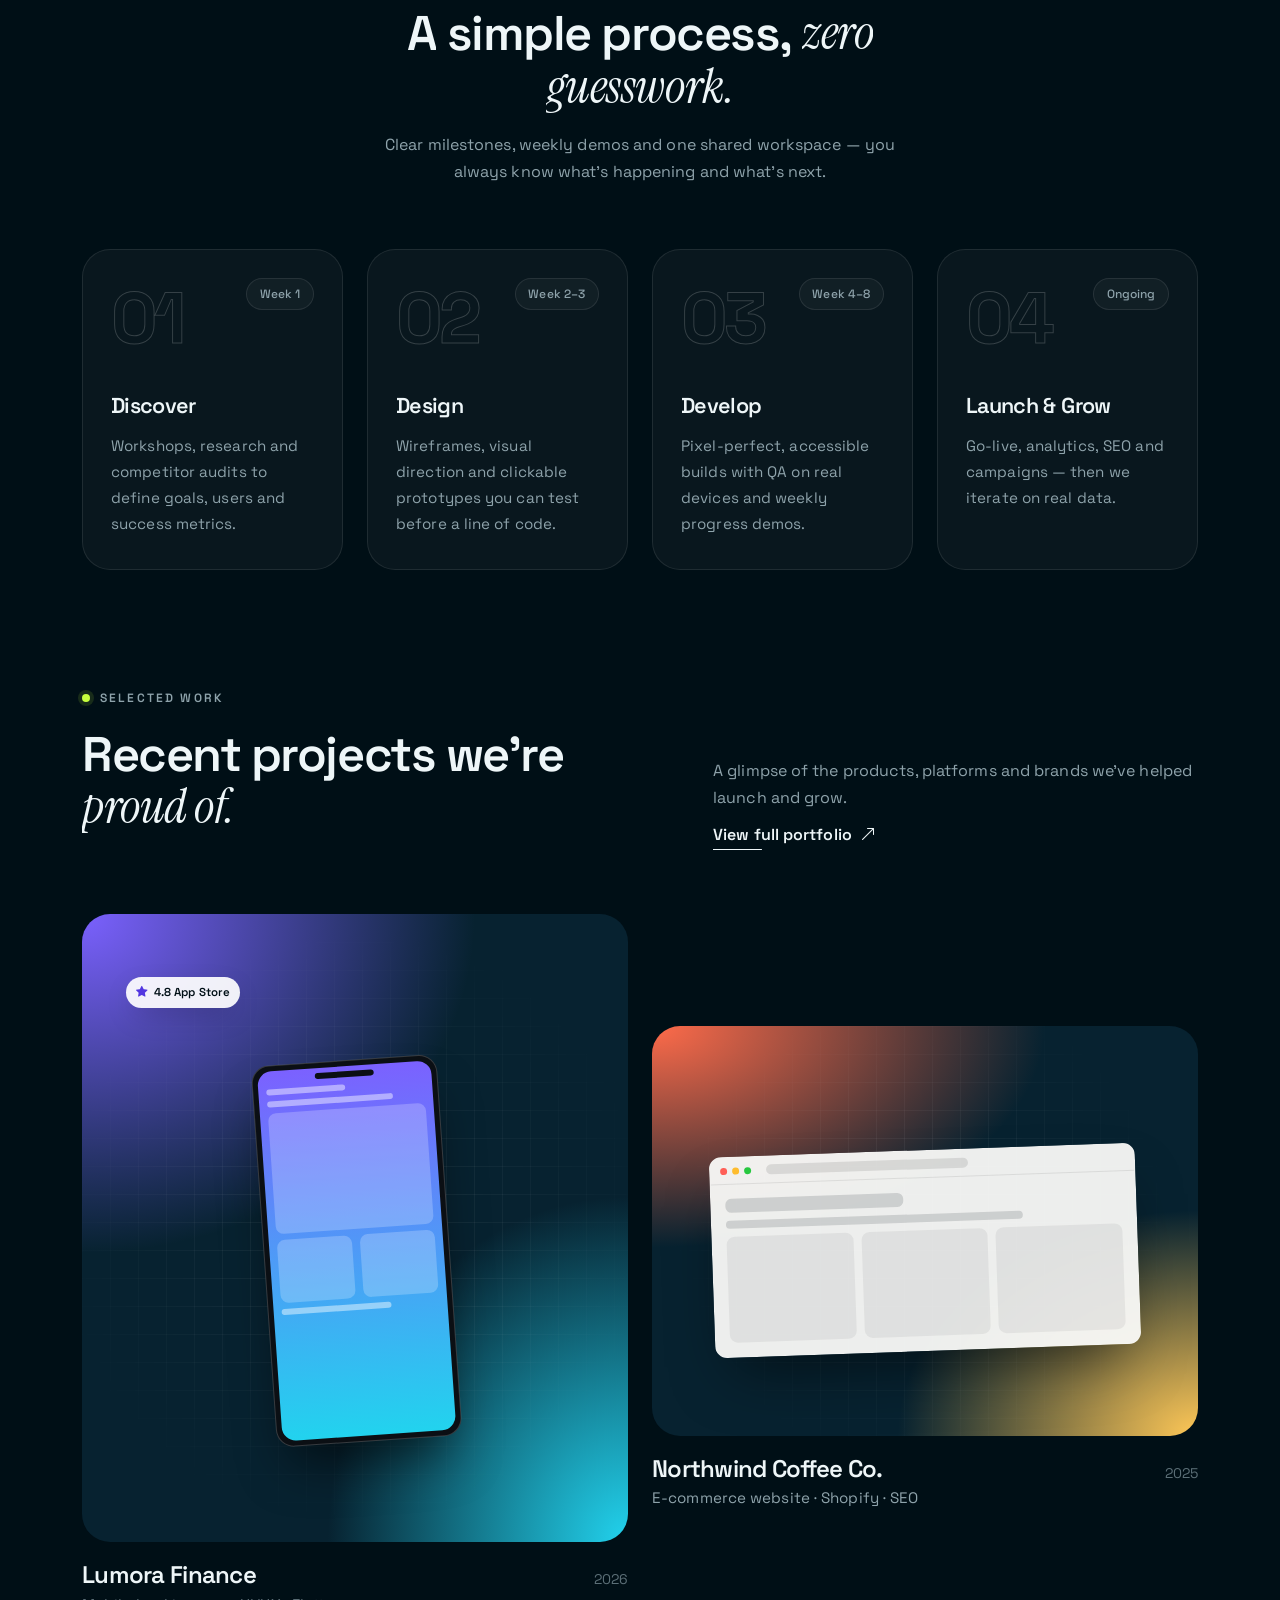
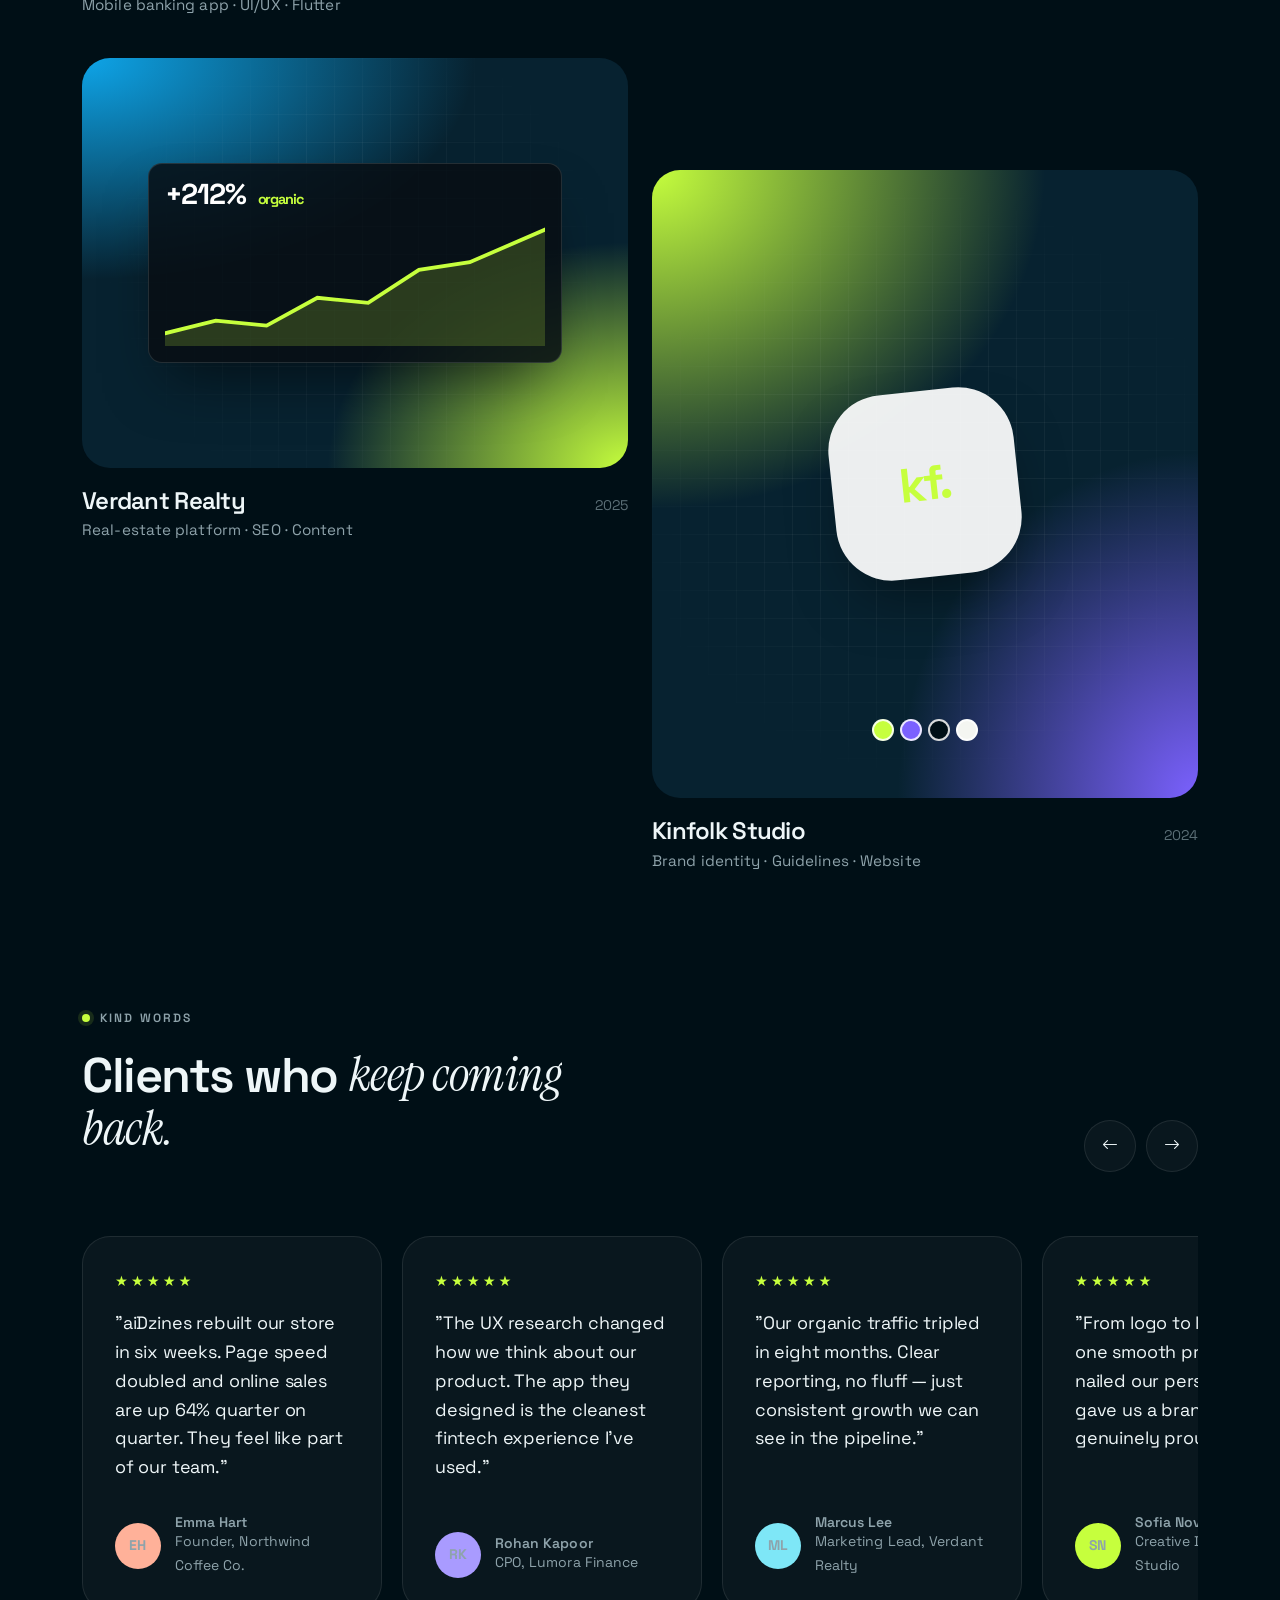
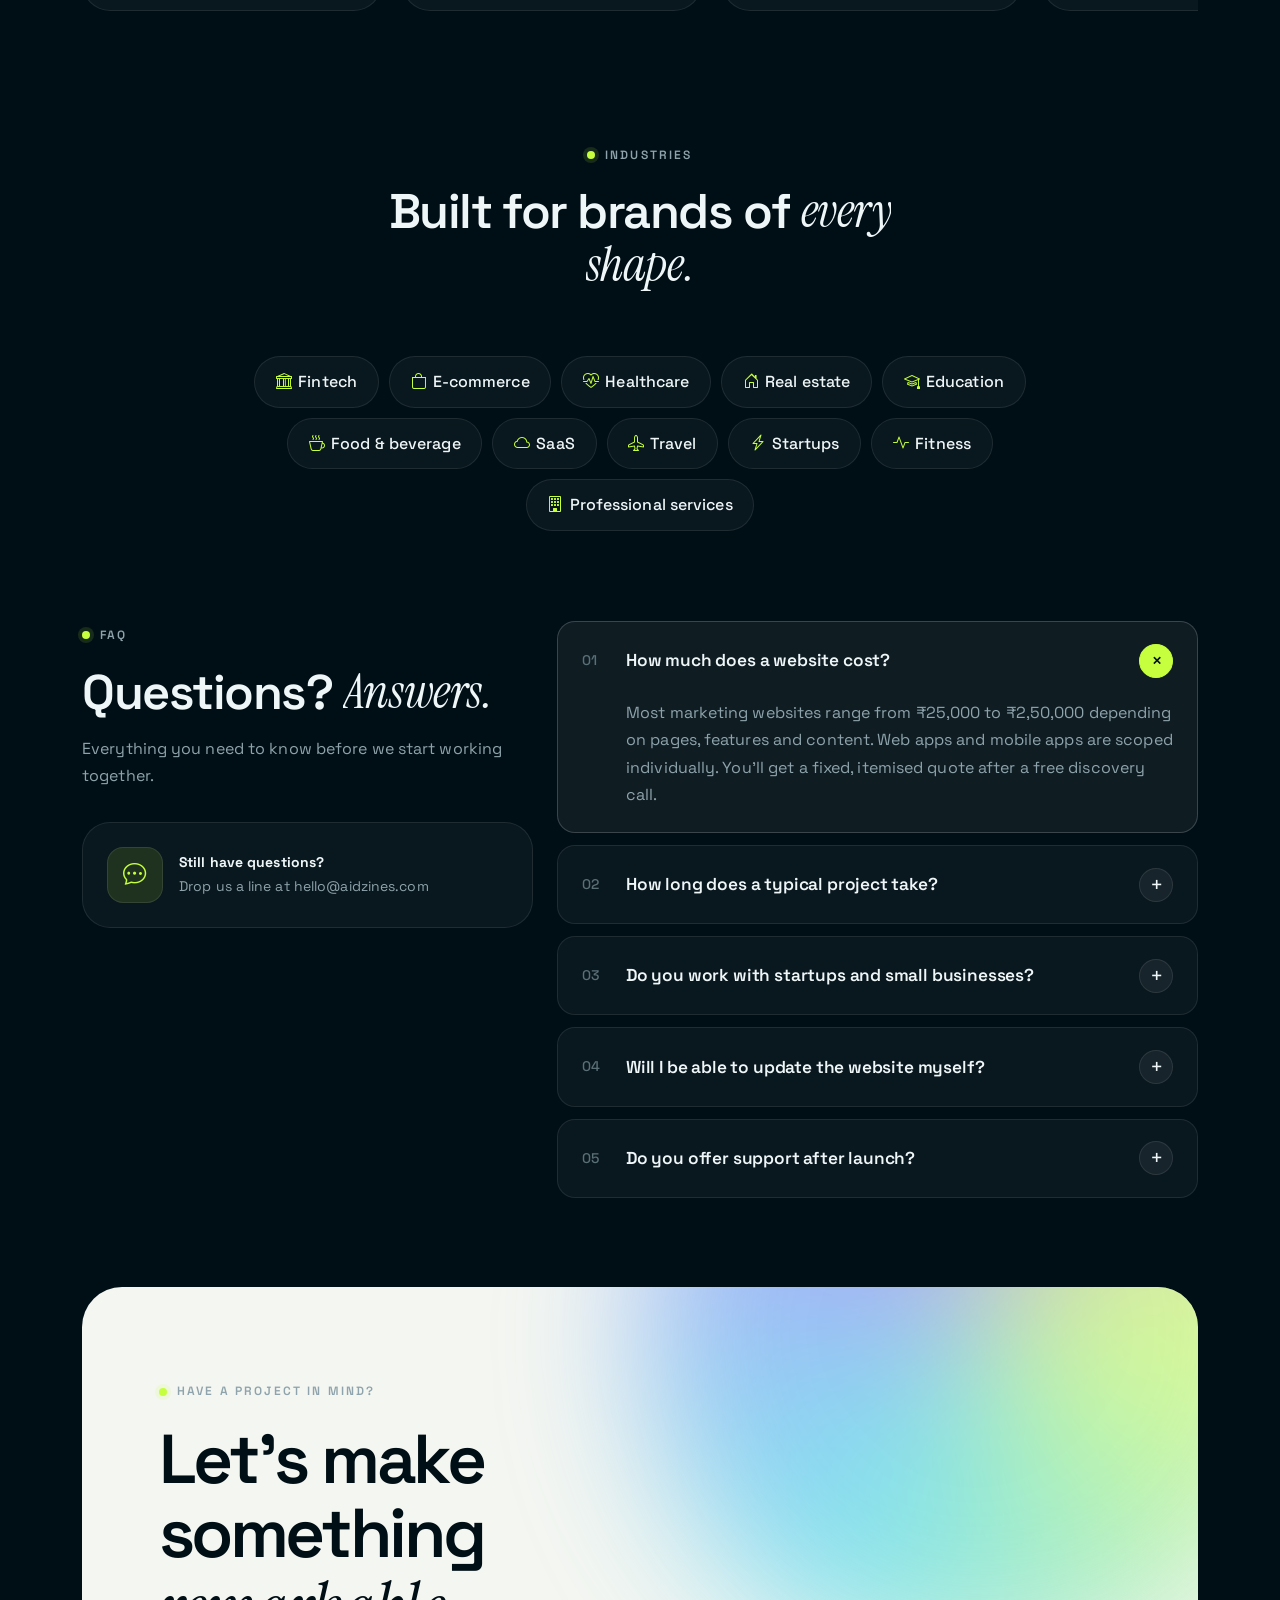
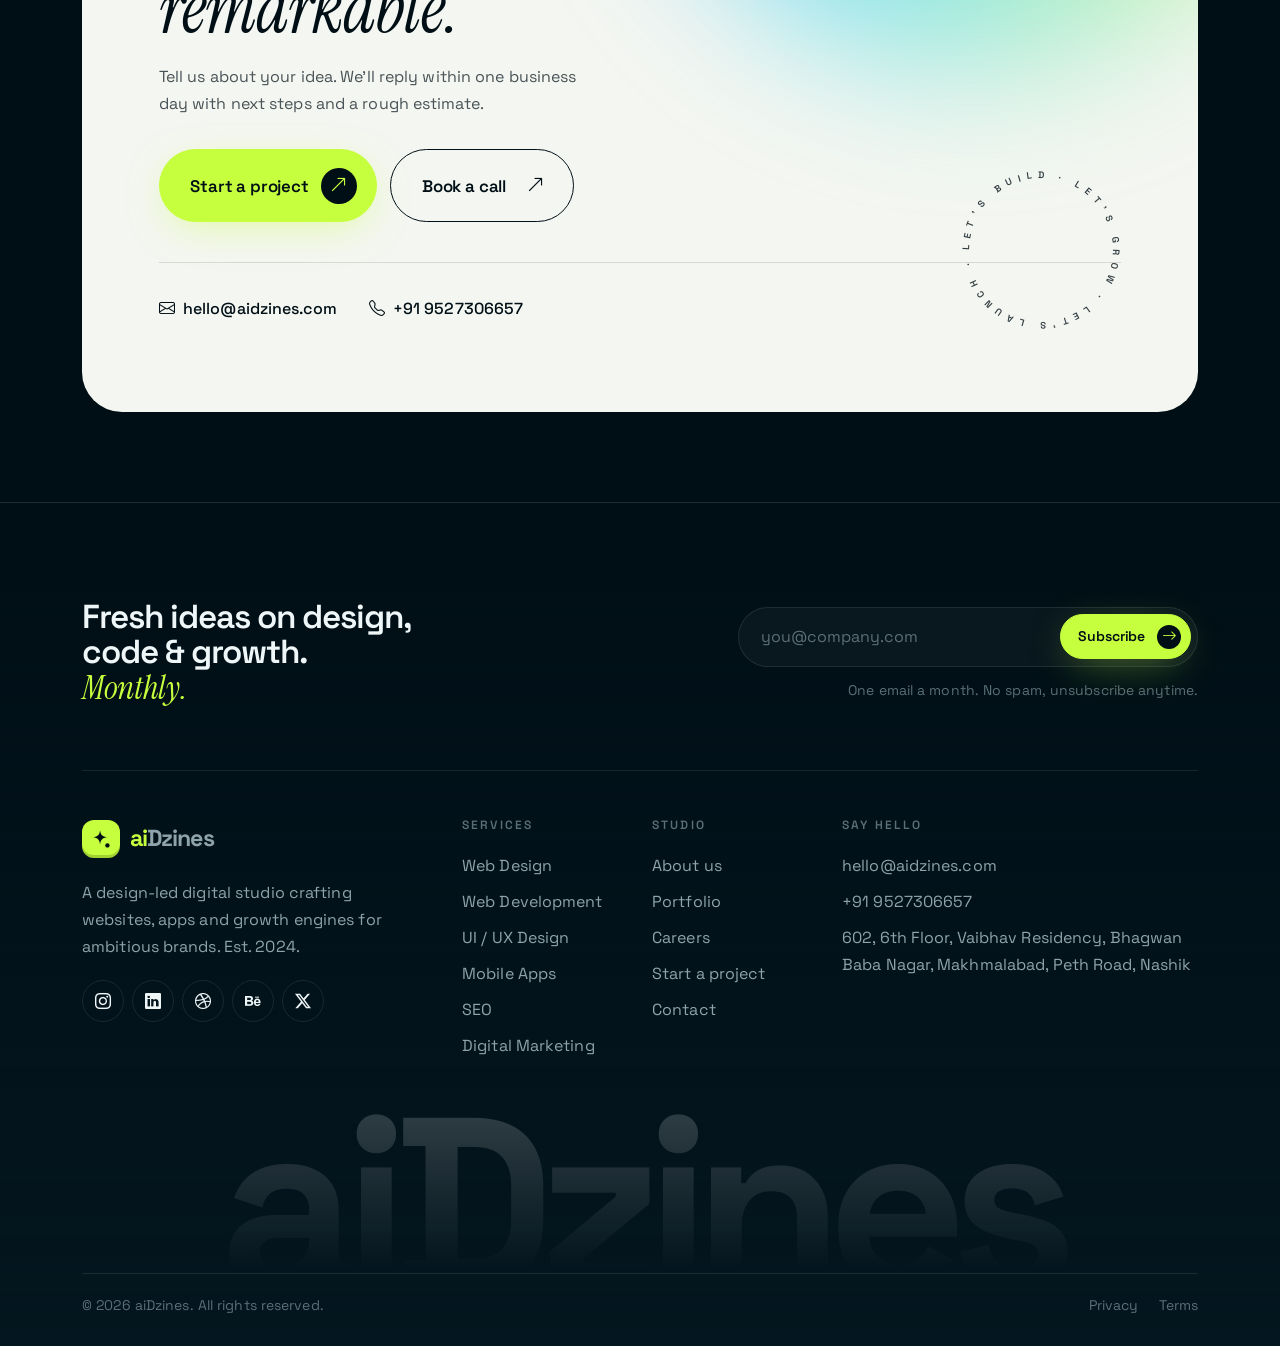
==== commit 69ae4c47: "Add real phone number and Nashik address, fix contact map column overflow - Phone +91 9527306657 in " ====
--- a/index.html
+++ b/index.html
@@ -679,7 +679,7 @@
           </div>
           <div class="ctaContacts">
             <a href="mailto:hello@aidzines.com"><i class="bi bi-envelope"></i> hello@aidzines.com</a>
-            <a href="tel:+15550142024"><i class="bi bi-telephone"></i> +1 (555) 014-2024</a>
+            <a href="tel:+919527306657"><i class="bi bi-telephone"></i> +91 9527306657</a>
           </div>
         </div>
       </div>
@@ -747,8 +747,8 @@
             <h6>Say hello</h6>
             <ul>
               <li><a href="mailto:hello@aidzines.com">hello@aidzines.com</a></li>
-              <li><a href="tel:+15550142024">+1 (555) 014-2024</a></li>
-              <li><span class="footerPlain">Remote-first · Working with clients worldwide</span></li>
+              <li><a href="tel:+919527306657">+91 9527306657</a></li>
+              <li><span class="footerPlain">602, 6th Floor, Vaibhav Residency, Bhagwan Baba Nagar, Makhmalabad, Peth Road, Nashik</span></li>
             </ul>
           </div>
         </div>
--- a/assets/styles/styles.css
+++ b/assets/styles/styles.css
@@ -4015,12 +4015,17 @@
   transform: rotate(-8deg);
 }
 
+.contactMapCol {
+  display: flex;
+  flex-direction: column;
+}
+
 .mapPanel {
   position: relative;
   border-radius: 28px;
   overflow: hidden;
   min-height: 360px;
-  height: 100%;
+  flex: 1 1 auto;
   border: 1px solid var(--border);
   background: linear-gradient(var(--gridLine) 1px, transparent 1px) 0 0/34px 34px, linear-gradient(90deg, var(--gridLine) 1px, transparent 1px) 0 0/34px 34px, var(--surfaceSolid);
 }
